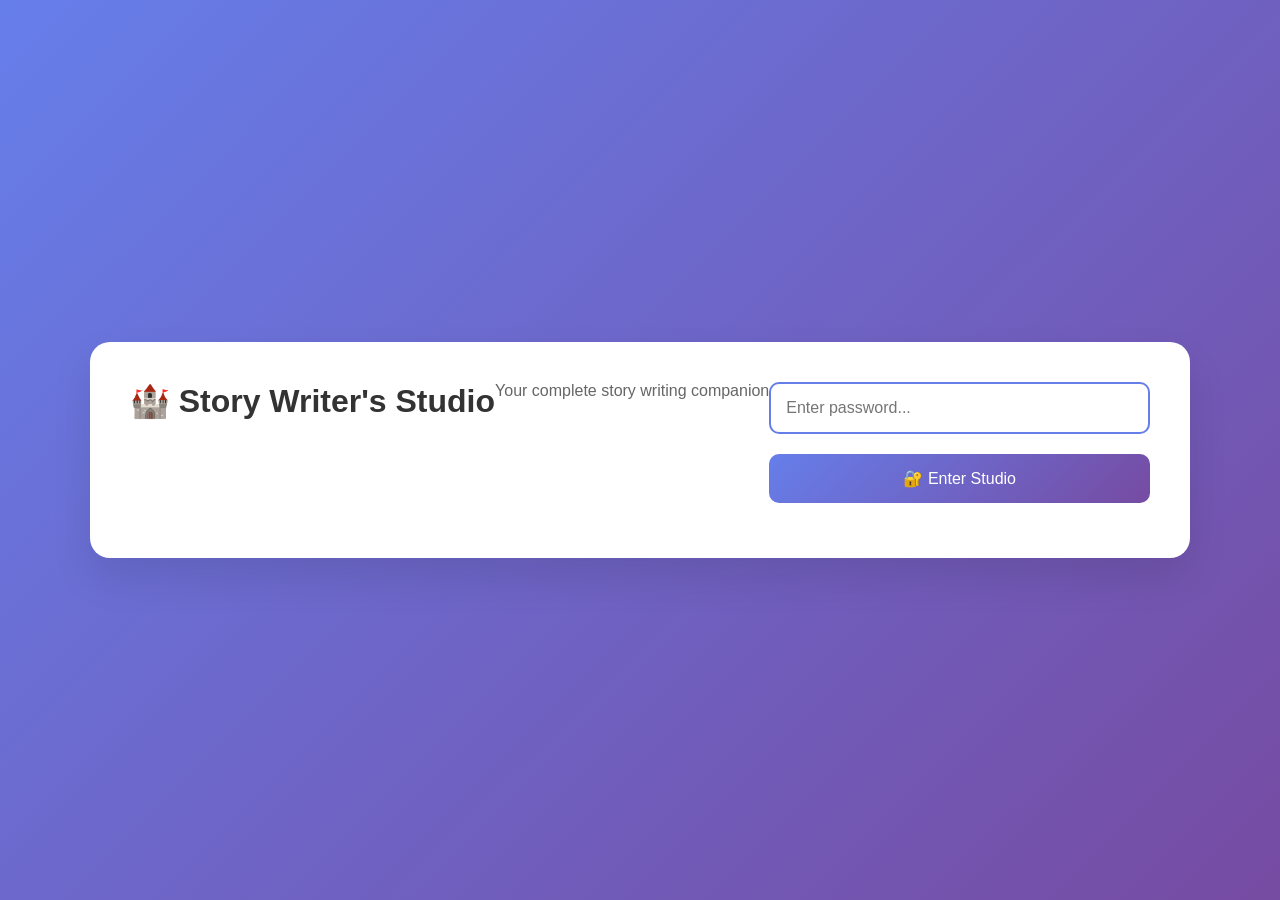
==== index.html @ b082f95c "Add files via upload" ====
<!DOCTYPE html>
<html lang="en">
<head>
    <meta charset="UTF-8">
    <meta name="viewport" content="width=device-width, initial-scale=1.0">
    <title>Story Character Tracker - Writer's Studio</title>
    <style>
        * {
            margin: 0;
            padding: 0;
            box-sizing: border-box;
        }
        
        body {
            font-family: 'Segoe UI', Tahoma, Geneva, Verdana, sans-serif;
            background: linear-gradient(135deg, #667eea 0%, #764ba2 100%);
            min-height: 100vh;
            display: flex;
            align-items: center;
            justify-content: center;
        }
        
        .login-screen {
            background: white;
            padding: 40px;
            border-radius: 20px;
            box-shadow: 0 20px 40px rgba(0,0,0,0.1);
            text-align: center;
            min-width: 400px;
        }
        
        .login-screen h1 {
            color: #333;
            margin-bottom: 10px;
            font-size: 2rem;
        }
        
        .login-screen p {
            color: #666;
            margin-bottom: 30px;
        }
        
        .login-form input {
            width: 100%;
            padding: 15px;
            border: 2px solid #e1e5e9;
            border-radius: 10px;
            font-size: 16px;
            margin-bottom: 20px;
            transition: border-color 0.3s;
        }
        
        .login-form input:focus {
            outline: none;
            border-color: #667eea;
        }
        
        .login-form button {
            width: 100%;
            padding: 15px;
            background: linear-gradient(135deg, #667eea 0%, #764ba2 100%);
            color: white;
            border: none;
            border-radius: 10px;
            font-size: 16px;
            cursor: pointer;
            transition: transform 0.2s;
        }
        
        .login-form button:hover {
            transform: translateY(-2px);
        }
        
        .login-error {
            color: #e74c3c;
            margin-top: 15px;
            font-weight: 500;
        }
        
        /* Main App Styles */
        .app-container {
            display: none;
            width: 100vw;
            height: 100vh;
            background: #f5f7fa;
            overflow: hidden;
        }
        
        /* Header */
        .header {
            background: linear-gradient(135deg, #667eea 0%, #764ba2 100%);
            color: white;
            padding: 15px 20px;
            display: flex;
            justify-content: space-between;
            align-items: center;
            box-shadow: 0 2px 10px rgba(0,0,0,0.1);
            z-index: 100;
        }
        
        .header h1 {
            font-size: 1.5rem;
            font-weight: 600;
        }
        
        .header-controls {
            display: flex;
            gap: 15px;
            align-items: center;
        }
        
        .connection-status {
            display: flex;
            align-items: center;
            gap: 10px;
            background: rgba(255,255,255,0.1);
            padding: 8px 15px;
            border-radius: 20px;
            font-size: 14px;
        }
        
        .status-dot {
            width: 8px;
            height: 8px;
            border-radius: 50%;
            background: #ff6b6b;
        }
        
        .status-dot.connected {
            background: #51cf66;
        }
        
        .logout-btn, .sync-btn {
            background: rgba(255,255,255,0.1);
            color: white;
            border: none;
            padding: 8px 15px;
            border-radius: 15px;
            cursor: pointer;
            font-size: 14px;
            transition: background 0.3s;
        }
        
        .logout-btn:hover, .sync-btn:hover {
            background: rgba(255,255,255,0.2);
        }
        
        /* Layout */
        .main-layout {
            display: flex;
            height: calc(100vh - 70px);
        }
        
        /* Sidebar */
        .sidebar {
            width: 350px;
            background: white;
            border-right: 1px solid #e1e5e9;
            display: flex;
            flex-direction: column;
            overflow: hidden;
        }
        
        .sidebar-tabs {
            display: flex;
            background: #f8f9fa;
            border-bottom: 1px solid #e1e5e9;
        }
        
        .sidebar-tab {
            flex: 1;
            padding: 12px;
            text-align: center;
            background: none;
            border: none;
            cursor: pointer;
            font-weight: 500;
            color: #666;
            transition: all 0.3s;
        }
        
        .sidebar-tab.active {
            background: white;
            color: #667eea;
            border-bottom: 2px solid #667eea;
        }
        
        .sidebar-content {
            flex: 1;
            overflow-y: auto;
            padding: 15px;
        }
        
        /* Characters Tab */
        .character-grid {
            display: grid;
            grid-template-columns: repeat(auto-fill, minmax(150px, 1fr));
            gap: 15px;
            margin-bottom: 20px;
        }
        
        .character-card {
            background: #f8f9fa;
            border-radius: 12px;
            padding: 15px;
            text-align: center;
            cursor: pointer;
            transition: all 0.3s;
            border: 2px solid transparent;
        }
        
        .character-card:hover {
            transform: translateY(-2px);
            box-shadow: 0 4px 15px rgba(0,0,0,0.1);
            border-color: #667eea;
        }
        
        .character-card.deceased {
            opacity: 0.7;
            background: #f1f3f4;
        }
        
        .character-avatar {
            width: 80px;
            height: 80px;
            border-radius: 50%;
            margin: 0 auto 10px auto;
            background: linear-gradient(135deg, #667eea 0%, #764ba2 100%);
            display: flex;
            align-items: center;
            justify-content: center;
            color: white;
            font-size: 24px;
            font-weight: bold;
            overflow: hidden;
        }
        
        .character-avatar img {
            width: 100%;
            height: 100%;
            object-fit: cover;
        }
        
        .character-name {
            font-weight: 600;
            color: #333;
            margin-bottom: 5px;
            font-size: 14px;
        }
        
        .character-details {
            font-size: 12px;
            color: #666;
            line-height: 1.3;
        }
        
        /* Chapters Tab */
        .chapters-list {
            display: flex;
            flex-direction: column;
            gap: 8px;
        }
        
        .chapter-item {
            display: flex;
            justify-content: space-between;
            align-items: center;
            padding: 12px 15px;
            background: #f8f9fa;
            border-radius: 8px;
            cursor: pointer;
            transition: all 0.3s;
            border-left: 4px solid #667eea;
        }
        
        .chapter-item:hover {
            background: #e3f2fd;
            transform: translateX(5px);
        }
        
        .chapter-item.active {
            background: #667eea;
            color: white;
        }
        
        .chapter-info {
            flex: 1;
        }
        
        .chapter-title {
            font-weight: 600;
            margin-bottom: 4px;
            font-size: 14px;
        }
        
        .chapter-meta {
            font-size: 12px;
            opacity: 0.7;
        }
        
        .chapter-actions {
            display: flex;
            gap: 5px;
        }
        
        .chapter-btn {
            padding: 4px 8px;
            border: none;
            border-radius: 4px;
            cursor: pointer;
            font-size: 12px;
            transition: all 0.2s;
        }
        
        .chapter-btn.edit {
            background: #28a745;
            color: white;
        }
        
        .chapter-btn.delete {
            background: #dc3545;
            color: white;
        }
        
        .add-chapter-btn {
            width: 100%;
            padding: 15px;
            background: linear-gradient(135deg, #667eea 0%, #764ba2 100%);
            color: white;
            border: none;
            border-radius: 8px;
            cursor: pointer;
            font-size: 14px;
            font-weight: 600;
            margin-top: 15px;
            transition: transform 0.2s;
        }
        
        .add-chapter-btn:hover {
            transform: translateY(-2px);
        }
        
        /* Map Tab */
        .map-container {
            width: 100%;
            height: 500px;
            border: 2px solid #e1e5e9;
            border-radius: 12px;
            overflow: hidden;
            position: relative;
            background: #f8f9fa;
            cursor: pointer;
        }
        
        .map-container:hover {
            border-color: #667eea;
            box-shadow: 0 4px 12px rgba(102, 126, 234, 0.2);
        }
        
        .map-popup {
            position: fixed;
            top: 0;
            left: 0;
            width: 100vw;
            height: 100vh;
            background: rgba(0,0,0,0.8);
            display: none;
            justify-content: center;
            align-items: center;
            z-index: 1000;
        }
        
        .map-popup-content {
            background: white;
            border-radius: 10px;
            max-width: 95vw;
            max-height: 95vh;
            overflow: auto;
            position: relative;
            padding: 20px;
        }
        
        .map-close-btn {
            position: absolute;
            top: 10px;
            right: 15px;
            background: rgba(0,0,0,0.7);
            color: white;
            border: none;
            border-radius: 50%;
            width: 35px;
            height: 35px;
            cursor: pointer;
            font-size: 18px;
            z-index: 10;
        }
        
        .map-close-btn:hover {
            background: rgba(0,0,0,0.9);
        }
        
        .pin-popup {
            position: absolute;
            background: white;
            border: 2px solid #333;
            border-radius: 8px;
            padding: 10px;
            box-shadow: 0 4px 12px rgba(0,0,0,0.3);
            z-index: 100;
            min-width: 150px;
            max-width: 250px;
            pointer-events: auto;
        }
        
        .pin-popup h4 {
            margin: 0 0 5px 0;
            color: #333;
        }
        
        .pin-popup p {
            margin: 0;
            color: #666;
            font-size: 12px;
        }
        
        .map-image {
            width: 100%;
            height: 100%;
            object-fit: contain;
            cursor: grab;
        }
        
        .map-pin {
            position: absolute;
            width: 20px;
            height: 20px;
            background: #667eea;
            border-radius: 50%;
            border: 2px solid white;
            cursor: pointer;
            transition: transform 0.2s;
            z-index: 10;
        }
        
        .map-pin:hover {
            transform: scale(1.2);
        }
        
        .map-pin.character {
            background: #28a745;
        }
        
        .map-pin.place {
            background: #667eea;
        }
        
        /* Main Editor */
        .editor-area {
            flex: 1;
            display: flex;
            flex-direction: column;
            background: white;
            overflow: hidden;
        }
        
        .editor-toolbar {
            background: #f8f9fa;
            border-bottom: 1px solid #e1e5e9;
            padding: 15px 20px;
            display: flex;
            justify-content: space-between;
            align-items: center;
            flex-wrap: wrap;
            gap: 15px;
        }
        
        .editor-title {
            flex: 1;
            font-size: 18px;
            font-weight: 600;
            color: #333;
            min-width: 200px;
        }
        
        .editor-stats {
            display: flex;
            gap: 20px;
            align-items: center;
            font-size: 14px;
            color: #666;
        }
        
        .stat-item {
            display: flex;
            align-items: center;
            gap: 5px;
        }
        
        .editor-tools {
            display: flex;
            gap: 10px;
            align-items: center;
        }
        
        .tool-btn {
            padding: 8px 12px;
            border: 1px solid #e1e5e9;
            background: white;
            border-radius: 6px;
            cursor: pointer;
            font-size: 14px;
            transition: all 0.2s;
        }
        
        .tool-btn:hover {
            background: #667eea;
            color: white;
            border-color: #667eea;
        }
        
        .editor-content {
            flex: 1;
            padding: 20px;
            overflow-y: auto;
        }
        
        .story-editor {
            width: 100%;
            height: 100%;
            border: none;
            outline: none;
            font-size: 16px;
            line-height: 1.6;
            resize: none;
            background: transparent;
            font-family: 'Georgia', serif;
        }
        
        .story-editor:focus {
            outline: none;
        }
        
        /* Character Modal */
        .modal-overlay {
            position: fixed;
            top: 0;
            left: 0;
            width: 100%;
            height: 100%;
            background: rgba(0, 0, 0, 0.7);
            display: none;
            justify-content: center;
            align-items: center;
            z-index: 1000;
        }
        
        .modal-content {
            background: white;
            border-radius: 15px;
            max-width: 600px;
            max-height: 80vh;
            overflow-y: auto;
            margin: 20px;
            box-shadow: 0 20px 40px rgba(0,0,0,0.3);
        }
        
        .modal-header {
            background: linear-gradient(135deg, #667eea 0%, #764ba2 100%);
            color: white;
            padding: 20px;
            border-radius: 15px 15px 0 0;
            display: flex;
            justify-content: space-between;
            align-items: center;
        }
        
        .modal-body {
            padding: 20px;
        }
        
        .character-photo {
            width: 120px;
            height: 120px;
            border-radius: 50%;
            object-fit: cover;
            border: 4px solid #fff;
            margin: 0 auto 20px auto;
            display: block;
            box-shadow: 0 4px 15px rgba(0,0,0,0.2);
        }
        
        .character-initials-large {
            width: 120px;
            height: 120px;
            border-radius: 50%;
            background: linear-gradient(135deg, #667eea 0%, #764ba2 100%);
            color: white;
            display: flex;
            align-items: center;
            justify-content: center;
            font-size: 36px;
            font-weight: bold;
            margin: 0 auto 20px auto;
            box-shadow: 0 4px 15px rgba(0,0,0,0.2);
        }
        
        .info-grid {
            display: grid;
            grid-template-columns: 1fr 1fr;
            gap: 15px;
            margin-bottom: 20px;
        }
        
        .info-item {
            background: #f8f9fa;
            padding: 12px;
            border-radius: 8px;
            border-left: 4px solid #667eea;
        }
        
        .info-item.deceased {
            border-left-color: #6c757d;
            background: #f1f3f4;
        }
        
        .info-label {
            font-size: 11px;
            color: #6c757d;
            text-transform: uppercase;
            font-weight: 600;
            margin-bottom: 5px;
            letter-spacing: 0.5px;
        }
        
        .info-value {
            font-size: 14px;
            color: #333;
            font-weight: 500;
        }
        
        .close-btn {
            background: none;
            border: none;
            color: white;
            font-size: 24px;
            cursor: pointer;
            padding: 5px 10px;
            border-radius: 5px;
            transition: background 0.2s;
        }
        
        .close-btn:hover {
            background: rgba(255,255,255,0.2);
        }
        
        /* Responsive Design */
        @media (max-width: 768px) {
            .sidebar {
                width: 300px;
            }
            
            .character-grid {
                grid-template-columns: repeat(auto-fill, minmax(120px, 1fr));
            }
            
            .character-avatar {
                width: 60px;
                height: 60px;
                font-size: 20px;
            }
            
            .editor-toolbar {
                flex-direction: column;
                align-items: stretch;
            }
            
            .editor-stats {
                justify-content: space-between;
            }
            
            .info-grid {
                grid-template-columns: 1fr;
            }
        }
        
        /* Loading States */
        .loading {
            display: flex;
            align-items: center;
            justify-content: center;
            padding: 40px;
            color: #666;
            font-style: italic;
        }
        
        .loading::after {
            content: '';
            width: 20px;
            height: 20px;
            border: 2px solid #e1e5e9;
            border-top: 2px solid #667eea;
            border-radius: 50%;
            margin-left: 10px;
            animation: spin 1s linear infinite;
        }
        
        @keyframes spin {
            0% { transform: rotate(0deg); }
            100% { transform: rotate(360deg); }
        }
        
        /* Server Connection */
        .connection-panel {
            background: white;
            border: 2px solid #ffeaa7;
            border-radius: 8px;
            padding: 15px;
            margin-bottom: 20px;
        }
        
        .connection-panel.connected {
            border-color: #55a3ff;
            background: #e3f2fd;
        }
        
        .connection-input {
            width: 100%;
            padding: 10px;
            border: 1px solid #e1e5e9;
            border-radius: 6px;
            margin-bottom: 10px;
            font-size: 14px;
        }
        
        .connection-btn {
            width: 100%;
            padding: 10px;
            background: #667eea;
            color: white;
            border: none;
            border-radius: 6px;
            cursor: pointer;
            font-size: 14px;
            font-weight: 500;
            margin-bottom: 5px;
        }
        
        .connection-status-text {
            font-size: 12px;
            text-align: center;
            padding: 5px;
        }
    </style>
</head>
<body>
    <!-- Login Screen -->
    <div id="loginScreen" class="login-screen">
        <h1>🏰 Story Writer's Studio</h1>
        <p>Your complete story writing companion</p>
        <div class="login-form">
            <input type="password" id="passwordInput" placeholder="Enter password..." />
            <button id="loginBtn">🔐 Enter Studio</button>
            <div id="loginError" class="login-error"></div>
        </div>
    </div>

    <!-- Main App -->
    <div id="mainApp" class="app-container">
        <!-- Header -->
        <div class="header">
            <h1>🏰 Story Writer's Studio</h1>
            <div class="header-controls">
                <div class="connection-status">
                    <div id="statusDot" class="status-dot"></div>
                    <span id="statusText">Connecting...</span>
                </div>
                <button id="syncBtn" class="sync-btn">🔄 Sync</button>
                <button id="logoutBtn" class="logout-btn">🚪 Exit</button>
            </div>
        </div>

        <div class="main-layout">
            <!-- Sidebar -->
            <div class="sidebar">
                <!-- Connection Panel -->
                <div id="connectionPanel" class="connection-panel">
                    <input type="text" id="serverUrl" class="connection-input" 
                           value="http://localhost:8000" placeholder="Server URL">
                    <button id="connectBtn" class="connection-btn">🔗 Connect</button>
                    <div id="connectionStatus" class="connection-status-text">Not connected</div>
                </div>

                <!-- Sidebar Tabs -->
                <div class="sidebar-tabs">
                    <button class="sidebar-tab active" data-tab="characters">👥 Characters</button>
                    <button class="sidebar-tab" data-tab="chapters">📚 Chapters</button>
                    <button class="sidebar-tab" data-tab="map">🗺️ Map</button>
                </div>

                <!-- Sidebar Content -->
                <div class="sidebar-content">
                    <!-- Characters Tab -->
                    <div id="charactersTab" class="tab-content active">
                        <div id="charactersGrid" class="character-grid">
                            <div class="loading">Loading characters...</div>
                        </div>
                    </div>

                    <!-- Chapters Tab -->
                    <div id="chaptersTab" class="tab-content" style="display: none;">
                        <div id="chaptersList" class="chapters-list">
                            <div class="loading">Loading chapters...</div>
                        </div>
                        <button id="addChapterBtn" class="add-chapter-btn">📝 Add New Chapter</button>
                    </div>

                    <!-- Map Tab -->
                    <div id="mapTab" class="tab-content" style="display: none;">
                        <div id="mapContainer" class="map-container">
                            <div class="loading">Loading map...</div>
                        </div>
                    </div>
                </div>
            </div>

            <!-- Main Editor Area -->
            <div class="editor-area">
                <div class="editor-toolbar">
                    <div id="editorTitle" class="editor-title">Select a chapter to start writing</div>
                    <div class="editor-stats">
                        <div class="stat-item">
                            <span>�</span>
                            <span id="totalWordCount">0 total words</span>
                        </div>
                        <div class="stat-item">
                            <span>�📊</span>
                            <span id="wordCount">0 current words</span>
                        </div>
                        <div class="stat-item">
                            <span>📝</span>
                            <span id="charCount">0 characters</span>
                        </div>
                        <div class="stat-item">
                            <span>⏱️</span>
                            <span id="readTime">0 min read</span>
                        </div>
                    </div>
                    <div class="editor-tools">
                        <button class="tool-btn" id="spellCheckBtn" title="Spell Check">📖 Spell Check</button>
                        <button class="tool-btn" id="thesaurusBtn" title="Thesaurus">📚 Thesaurus</button>
                        <button class="tool-btn" id="saveBtn" title="Save Chapter">💾 Save</button>
                    </div>
                </div>
                
                <div class="editor-content">
                    <textarea id="storyEditor" class="story-editor" 
                              placeholder="Select a chapter from the sidebar to start writing your story..."
                              spellcheck="true" 
                              autocorrect="on"
                              autocomplete="off"></textarea>
                </div>
            </div>
        </div>
    </div>

    <!-- Character Detail Modal -->
    <div id="characterModal" class="modal-overlay">
        <div class="modal-content">
            <div class="modal-header">
                <h2 id="modalCharacterName">Character Details</h2>
                <button class="close-btn" onclick="closeCharacterModal()">&times;</button>
            </div>
            <div class="modal-body" id="modalBody">
                <!-- Content will be filled by JavaScript -->
            </div>
        </div>
    </div>

    <script>
        // Configuration
        const APP_PASSWORD = 'Linsey123';
        
        // State
        let isLoggedIn = false;
        let connected = false;
        let serverUrl = '';
        let characters = [];
        let places = [];
        let storyData = null;
        let mapData = null;
        let currentChapter = null;
        let currentContent = '';
        
        // DOM Elements
        const loginScreen = document.getElementById('loginScreen');
        const mainApp = document.getElementById('mainApp');
        const passwordInput = document.getElementById('passwordInput');
        const loginBtn = document.getElementById('loginBtn');
        const loginError = document.getElementById('loginError');
        const logoutBtn = document.getElementById('logoutBtn');
        const serverUrlInput = document.getElementById('serverUrl');
        const connectBtn = document.getElementById('connectBtn');
        const syncBtn = document.getElementById('syncBtn');
        const connectionStatus = document.getElementById('connectionStatus');
        const connectionPanel = document.getElementById('connectionPanel');
        const statusDot = document.getElementById('statusDot');
        const statusText = document.getElementById('statusText');
        const charactersGrid = document.getElementById('charactersGrid');
        const chaptersList = document.getElementById('chaptersList');
        const addChapterBtn = document.getElementById('addChapterBtn');
        const mapContainer = document.getElementById('mapContainer');
        const editorTitle = document.getElementById('editorTitle');
        const storyEditor = document.getElementById('storyEditor');
        const totalWordCount = document.getElementById('totalWordCount');
        const wordCount = document.getElementById('wordCount');
        const charCount = document.getElementById('charCount');
        const readTime = document.getElementById('readTime');
        const spellCheckBtn = document.getElementById('spellCheckBtn');
        const thesaurusBtn = document.getElementById('thesaurusBtn');
        const saveBtn = document.getElementById('saveBtn');
        const characterModal = document.getElementById('characterModal');
        
        // Initialize
        document.addEventListener('DOMContentLoaded', function() {
            setupEventListeners();
            checkLoginStatus();
        });
        
        function setupEventListeners() {
            // Login
            loginBtn.addEventListener('click', handleLogin);
            passwordInput.addEventListener('keypress', function(e) {
                if (e.key === 'Enter') handleLogin();
            });
            logoutBtn.addEventListener('click', handleLogout);
            
            // Connection
            connectBtn.addEventListener('click', testConnection);
            syncBtn.addEventListener('click', syncAllData);
            
            // Sidebar tabs
            document.querySelectorAll('.sidebar-tab').forEach(tab => {
                tab.addEventListener('click', function() {
                    switchTab(this.getAttribute('data-tab'));
                });
            });
            
            // Chapter management
            addChapterBtn.addEventListener('click', addNewChapter);
            
            // Editor
            storyEditor.addEventListener('input', updateEditorStats);
            storyEditor.addEventListener('input', autoSave);
            
            // Tools
            spellCheckBtn.addEventListener('click', runSpellCheck);
            thesaurusBtn.addEventListener('click', openThesaurus);
            saveBtn.addEventListener('click', saveCurrentChapter);
            
            // Modal
            characterModal.addEventListener('click', function(e) {
                if (e.target === characterModal) {
                    closeCharacterModal();
                }
            });
            
            // Auto-connect on load
            setTimeout(testConnection, 500);
        }
        
        function checkLoginStatus() {
            const wasLoggedIn = localStorage.getItem('storyTrackerLoggedIn') === 'true';
            if (wasLoggedIn) {
                showMainApp();
            } else {
                showLoginScreen();
            }
        }
        
        function handleLogin() {
            const password = passwordInput.value;
            if (password === APP_PASSWORD) {
                isLoggedIn = true;
                localStorage.setItem('storyTrackerLoggedIn', 'true');
                loginError.textContent = '';
                showMainApp();
            } else {
                loginError.textContent = '❌ Incorrect password. Try: Linsey123';
                passwordInput.value = '';
                passwordInput.focus();
            }
        }
        
        function handleLogout() {
            isLoggedIn = false;
            localStorage.removeItem('storyTrackerLoggedIn');
            passwordInput.value = '';
            showLoginScreen();
        }
        
        function showLoginScreen() {
            loginScreen.style.display = 'flex';
            mainApp.style.display = 'none';
            passwordInput.focus();
        }
        
        function showMainApp() {
            loginScreen.style.display = 'none';
            mainApp.style.display = 'block';
        }
        
        function testConnection() {
            serverUrl = serverUrlInput.value.trim();
            if (!serverUrl) {
                updateConnectionStatus('Please enter server URL', false);
                return;
            }
            
            updateConnectionStatus('Testing connection...', false);
            
            fetch(`${serverUrl}/api/characters`)
                .then(response => {
                    if (!response.ok) {
                        throw new Error(`HTTP ${response.status}: ${response.statusText}`);
                    }
                    return response.json();
                })
                .then(data => {
                    connected = true;
                    const charCount = Array.isArray(data) ? data.length : Object.keys(data).length;
                    updateConnectionStatus(`Connected! Found ${charCount} characters`, true);
                    syncAllData();
                })
                .catch(error => {
                    connected = false;
                    updateConnectionStatus(`Connection failed: ${error.message}`, false);
                });
        }
        
        function updateConnectionStatus(message, isConnected) {
            connectionStatus.textContent = message;
            statusText.textContent = isConnected ? 'Connected' : 'Disconnected';
            
            if (isConnected) {
                connectionPanel.classList.add('connected');
                statusDot.classList.add('connected');
            } else {
                connectionPanel.classList.remove('connected');
                statusDot.classList.remove('connected');
            }
            
            connected = isConnected;
        }
        
        function syncAllData() {
            if (!connected) {
                alert('❌ Not connected to server. Test connection first.');
                return;
            }
            
            updateConnectionStatus('Syncing all data...', true);
            console.log('=== SYNC START ===');
            
            // Very aggressive 1.5-second timeout to prevent hanging
            const syncTimeout = new Promise((_, reject) => 
                setTimeout(() => {
                    console.log('SYNC TIMEOUT HIT - Force completing...');
                    reject(new Error('Sync timeout after 1.5 seconds'));
                }, 1500)
            );
            
            // Load data with individual error handling
            const loadPromises = [
                loadCharacters().catch(error => {
                    console.error('Characters load failed:', error);
                    return null; // Continue even if this fails
                }),
                loadStoryData().catch(error => {
                    console.error('Story load failed:', error);
                    storyData = null;
                    return null; // Continue even if this fails
                }),
                loadMapData().catch(error => {
                    console.error('Map load failed:', error);
                    mapData = null;
                    return null; // Continue even if this fails
                })
            ];
            
            Promise.race([
                Promise.allSettled(loadPromises), // Use allSettled to handle individual failures
                syncTimeout
            ]).then((results) => {
                console.log('Sync promises resolved:', results);
                // Force complete the sync regardless of results
                completeSyncProcess();
            }).catch(error => {
                console.error('Sync error:', error);
                // Force complete even on timeout
                completeSyncProcess();
            });
            
            // Absolute backup - complete sync after 2 seconds no matter what
            setTimeout(() => {
                if (syncInProgress) {
                    console.log('BACKUP TIMER: Forcing sync completion');
                    completeSyncProcess();
                }
            }, 2000);
        }
        
        function completeSyncProcess() {
            console.log('Completing sync process...');
            syncInProgress = false;
            
            // Process results even if some failed
            renderCharacters();
            renderChapters();
            renderMap();
            
            // Enable all tabs
            enableAllTabs();
            
            // Count successful loads
            let successCount = 0;
            let statusMessage = '✅ Sync complete! ';
            if (characters && characters.length > 0) {
                successCount++;
                statusMessage += `${characters.length} characters `;
            }
            if (storyData) {
                successCount++;
                statusMessage += 'story ';
            }
            if (mapData) {
                successCount++;
                statusMessage += 'map ';
            }
            
            syncStatus.textContent = statusMessage;
            console.log('Sync completed successfully:', statusMessage);
        }
        
        function loadCharacters() {
            const timeout = new Promise((_, reject) => 
                setTimeout(() => reject(new Error('Characters API timeout')), 2000)
            );
            
            return Promise.race([
                fetch(`${serverUrl}/api/characters`)
                    .then(response => response.json())
                    .then(data => {
                        characters = [];
                        
                        if (Array.isArray(data)) {
                            data.forEach((char, index) => {
                                const charId = char.id || `char_${index}`;
                                processCharacter(charId, char);
                            });
                        } else if (typeof data === 'object') {
                            Object.keys(data).forEach(charId => {
                                const char = data[charId];
                                processCharacter(charId, char);
                            });
                        }
                        
                        console.log(`Loaded ${characters.length} characters`);
                    }),
                timeout
            ]);
        }
        
        function processCharacter(charId, char) {
            let firstName = '';
            let lastName = '';
            let title = '';
            let age = '';
            let gender = '';
            let location = '';
            let deceased = false;
            let region = '';
            let photoPath = '';
            
            let personality = '';
            let skills = '';
            let backstory = '';
            let goals = '';
            let fears = '';
            let notes = '';
            let physical = {};
            
            if (char.basic_info) {
                firstName = char.basic_info.first_name || '';
                lastName = char.basic_info.last_name || '';
                title = char.basic_info.title || '';
                age = char.basic_info.age || '';
                location = char.basic_info.home || char.basic_info.current_location || '';
                region = char.basic_info.region || '';
                deceased = char.deceased || false;
                photoPath = char.photo_path || '';
                
                personality = char.personality || '';
                skills = char.skills || '';
                backstory = char.backstory || '';
                goals = char.goals || '';
                fears = char.fears || '';
                notes = char.notes || '';
                physical = char.physical || {};
                gender = char.basic_info.gender || physical.gender || '';
            } else {
                firstName = char.first_name || char.firstName || '';
                lastName = char.last_name || char.lastName || '';
                title = char.title || '';
                age = char.age || '';
                gender = char.gender || '';
                location = char.home || char.location || char.current_location || '';
                region = char.region || '';
                deceased = char.deceased || false;
                photoPath = char.photo_path || char.photoPath || '';
                
                personality = char.personality || '';
                skills = char.skills || '';
                backstory = char.backstory || '';
                goals = char.goals || '';
                fears = char.fears || '';
                notes = char.notes || '';
                physical = char.physical || {};
            }
            
            const fullName = `${firstName} ${lastName}`.trim();
            
            if (fullName) {
                characters.push({
                    id: charId,
                    name: fullName,
                    firstName: firstName,
                    lastName: lastName,
                    title: title,
                    age: age,
                    gender: gender,
                    location: location,
                    deceased: deceased,
                    region: region,
                    photoPath: photoPath,
                    personality: personality,
                    skills: skills,
                    backstory: backstory,
                    goals: goals,
                    fears: fears,
                    notes: notes,
                    physical: physical,
                    rawData: char
                });
            }
        }
        
        function loadStoryData() {
            const timeout = new Promise((_, reject) => 
                setTimeout(() => reject(new Error('Story API timeout')), 2000)
            );
            
            return Promise.race([
                fetch(`${serverUrl}/api/story`)
                    .then(response => response.json())
                    .then(data => {
                        storyData = data;
                        console.log(`Loaded ${data.total_files || 0} story files`);
                    })
                    .catch(error => {
                        console.log('Story API failed:', error);
                        storyData = null;
                    }),
                timeout
            ]);
        }
        
        function loadMapData() {
            const timeout = new Promise((_, reject) => 
                setTimeout(() => reject(new Error('Map API timeout')), 2000)
            );
            
            return Promise.race([
                fetch(`${serverUrl}/api/map`)
                    .then(response => response.json())
                    .then(data => {
                        mapData = data;
                        console.log(`Loaded map with ${data.map_pins ? data.map_pins.length : 0} pins`);
                    })
                    .catch(error => {
                        console.log('Map API failed:', error);
                        mapData = null;
                    }),
                timeout
            ]);
        }
        
        function renderCharacters() {
            if (characters.length === 0) {
                charactersGrid.innerHTML = '<div class="loading">No characters found</div>';
                return;
            }
            
            charactersGrid.innerHTML = characters.map(char => {
                const initials = char.name.split(' ').map(n => n[0]).join('').toUpperCase();
                const statusIcon = char.deceased ? '💀' : '';
                
                return `
                    <div class="character-card ${char.deceased ? 'deceased' : ''}" onclick="showCharacterModal('${char.id}')">
                        <div class="character-avatar">
                            ${char.photoPath ? 
                                `<img src="${serverUrl}/api/character/photo/${char.id}" alt="${char.name}" onerror="this.style.display='none'; this.parentNode.textContent='${initials}';">` :
                                initials
                            }
                        </div>
                        <div class="character-name">${statusIcon} ${char.name}</div>
                        <div class="character-details">
                            ${char.title ? `${char.title}<br>` : ''}
                            ${char.age ? `Age ${char.age}<br>` : ''}
                            ${char.location ? `📍 ${char.location}` : ''}
                        </div>
                    </div>
                `;
            }).join('');
        }
        
        function renderChapters() {
            if (!storyData || !storyData.files || storyData.files.length === 0) {
                chaptersList.innerHTML = '<div class="loading">No chapters found</div>';
                return;
            }
            
            // Sort chapters by chapter number
            const sortedChapters = storyData.files.slice().sort((a, b) => {
                // Extract chapter numbers from titles or filenames
                const getChapterNumber = (chapter) => {
                    const text = chapter.title || chapter.filename || '';
                    // Look for patterns like "Chapter 1", "Chaptor 1", "1", etc.
                    const match = text.match(/(?:chapter|chaptor)\s*(\d+)|^(\d+)/i);
                    return match ? parseInt(match[1] || match[2]) : 999; // Put unnumbered chapters at end
                };
                
                const numA = getChapterNumber(a);
                const numB = getChapterNumber(b);
                
                // If both have numbers, sort by number
                if (numA !== 999 && numB !== 999) {
                    return numA - numB;
                }
                // If only one has a number, put numbered first
                if (numA !== 999) return -1;
                if (numB !== 999) return 1;
                // If neither has numbers, sort alphabetically
                return (a.title || a.filename || '').localeCompare(b.title || b.filename || '');
            });
            
            chaptersList.innerHTML = sortedChapters.map(chapter => {
                const words = chapter.full_content ? chapter.full_content.split(' ').length : 0;
                const readTime = Math.ceil(words / 200); // Average reading speed
                
                return `
                    <div class="chapter-item" onclick="loadChapter('${chapter.filename}')">
                        <div class="chapter-info">
                            <div class="chapter-title">${chapter.title}</div>
                            <div class="chapter-meta">${words} words • ${readTime} min read</div>
                        </div>
                        <div class="chapter-actions">
                            <button class="chapter-btn edit" onclick="event.stopPropagation(); editChapter('${chapter.filename}')">Edit</button>
                            <button class="chapter-btn delete" onclick="event.stopPropagation(); deleteChapter('${chapter.filename}')">Delete</button>
                        </div>
                    </div>
                `;
            }).join('');
            
            // Update total word count after rendering chapters
            updateTotalWordCount();
        }
        
        function renderMap() {
            if (!mapData || !mapData.map_pins) {
                mapContainer.innerHTML = '<div class="loading">No map data available</div>';
                return;
            }
            
            // Create enhanced interactive map display
            const mapImageUrl = `${serverUrl}/api/map/image`;
            mapContainer.innerHTML = `
                <div style="position: relative; width: 100%; height: 100%; background: #f8f9fa;" onclick="openMapPopup()">
                    <img id="mapImage" src="${mapImageUrl}" alt="Story Map" 
                         style="width: 100%; height: 100%; object-fit: contain; display: block;" 
                         onerror="this.style.display='none'; this.nextElementSibling.style.display='flex';"
                         draggable="false">
                    <div id="mapErrorMessage" style="display: none; position: absolute; top: 0; left: 0; width: 100%; height: 100%; 
                                                  align-items: center; justify-content: center; text-align: center; 
                                                  background: rgba(248,249,250,0.9); color: #666;">
                        📍 Map image unavailable<br>
                        <small>But ${mapData.map_pins ? mapData.map_pins.length : 0} pins loaded</small><br>
                        <small style="color: #999;">Click to view pin details</small>
                    </div>
                    <div id="mapPinsOverlay" style="position: absolute; top: 0; left: 0; width: 100%; height: 100%; pointer-events: none;">
                        <!-- Map pins will be positioned here -->
                    </div>
                    <div style="position: absolute; bottom: 10px; right: 10px; background: rgba(0,0,0,0.7); color: white; 
                                padding: 5px 10px; border-radius: 15px; font-size: 12px; pointer-events: none;">
                        📍 ${mapData.map_pins.length} pins • Click to expand
                    </div>
                </div>
            `;
            
            // Position the pins on the map after image loads
            const mapImage = document.getElementById('mapImage');
            if (mapImage.complete) {
                positionMapPins();
            } else {
                mapImage.onload = function() {
                    positionMapPins();
                };
            }
            
            // Add map popup HTML if not exists
            if (!document.getElementById('mapPopup')) {
                document.body.innerHTML += `
                    <div id="mapPopup" class="map-popup">
                        <div class="map-popup-content">
                            <button class="map-close-btn" onclick="closeMapPopup()">×</button>
                            <div id="mapPopupBody"></div>
                        </div>
                    </div>
                `;
            }
        }
        
        function positionMapPins() {
            const overlay = document.getElementById('mapPinsOverlay');
            const mapImage = document.getElementById('mapImage');
            if (!overlay || !mapImage || !mapData.map_pins) return;
            
            overlay.innerHTML = mapData.map_pins.map((pin, index) => {
                // Convert pin coordinates to percentage of image size
                // Assuming coordinates are in range 0-1000, convert to 0-100%
                const left = Math.min(Math.max(((pin.x || 0) / 1000) * 100, 0), 100);
                const top = Math.min(Math.max(((pin.y || 0) / 1000) * 100, 0), 100);
                
                const pinColor = pin.type === 'Character' ? '#e74c3c' : '#27ae60';
                const pinIcon = pin.type === 'Character' ? '👤' : '📍';
                
                return `
                    <div style="position: absolute; left: ${left}%; top: ${top}%; transform: translate(-50%, -50%); 
                                pointer-events: auto; cursor: pointer; z-index: 10;" 
                         onclick="event.stopPropagation(); showPinPopup(${index}, event)" id="pin_${index}"
                         title="${pin.label}">
                        <div style="background: ${pinColor}; color: white; padding: 6px 10px; border-radius: 20px; 
                                    font-size: 14px; font-weight: bold; min-width: 24px; text-align: center;
                                    box-shadow: 0 3px 10px rgba(0,0,0,0.4); border: 3px solid white;
                                    transition: transform 0.2s ease;">
                            ${pinIcon}
                        </div>
                        <div style="background: rgba(0,0,0,0.8); color: white; padding: 3px 8px; 
                                    border-radius: 4px; font-size: 11px; margin-top: 5px; 
                                    white-space: nowrap; transform: translateX(-50%); left: 50%; 
                                    position: relative; text-align: center; max-width: 120px; overflow: hidden;">
                            ${pin.label}
                        </div>
                    </div>
                `;
            }).join('');
            
            // Add hover effects
            mapData.map_pins.forEach((pin, index) => {
                const pinElement = document.getElementById(`pin_${index}`);
                if (pinElement) {
                    pinElement.addEventListener('mouseenter', () => {
                        pinElement.style.transform = 'translate(-50%, -50%) scale(1.1)';
                        pinElement.style.zIndex = '15';
                    });
                    pinElement.addEventListener('mouseleave', () => {
                        pinElement.style.transform = 'translate(-50%, -50%) scale(1)';
                        pinElement.style.zIndex = '10';
                    });
                }
            });
        }
        
        let currentPinPopup = null;
        
        function showPinPopup(pinIndex, event) {
            const pin = mapData.map_pins[pinIndex];
            if (!pin) return;
            
            // Close existing popup
            if (currentPinPopup) {
                currentPinPopup.remove();
            }
            
            // Create popup
            const popup = document.createElement('div');
            popup.className = 'pin-popup';
            popup.innerHTML = `
                <h4>${pin.type === 'Character' ? '�' : '�📍'} ${pin.label}</h4>
                <p><strong>Type:</strong> ${pin.type}</p>
                <p><strong>Position:</strong> ${Math.round(pin.x || 0)}, ${Math.round(pin.y || 0)}</p>
                <div style="margin-top: 8px; padding-top: 8px; border-top: 1px solid #eee;">
                    <button onclick="closePinPopup()" style="background: #667eea; color: white; border: none; padding: 4px 8px; border-radius: 4px; cursor: pointer; font-size: 11px;">Close</button>
                    <button onclick="focusOnPin(${pinIndex})" style="background: #27ae60; color: white; border: none; padding: 4px 8px; border-radius: 4px; cursor: pointer; font-size: 11px; margin-left: 5px;">Center</button>
                </div>
            `;
            
            // Position popup near the click
            const rect = mapContainer.getBoundingClientRect();
            popup.style.left = Math.min(event.clientX - rect.left + 10, rect.width - 200) + 'px';
            popup.style.top = Math.min(event.clientY - rect.top - 10, rect.height - 100) + 'px';
            
            mapContainer.appendChild(popup);
            currentPinPopup = popup;
            
            // Auto-close after 5 seconds
            setTimeout(() => {
                if (currentPinPopup === popup) {
                    closePinPopup();
                }
            }, 5000);
        }
        
        function closePinPopup() {
            if (currentPinPopup) {
                currentPinPopup.remove();
                currentPinPopup = null;
            }
        }
        
        function focusOnPin(pinIndex) {
            const pinElement = document.getElementById(`pin_${pinIndex}`);
            if (pinElement) {
                pinElement.scrollIntoView({ behavior: 'smooth', block: 'center' });
                pinElement.style.transform = 'translate(-50%, -50%) scale(1.5)';
                setTimeout(() => {
                    pinElement.style.transform = 'translate(-50%, -50%) scale(1)';
                }, 1000);
            }
            closePinPopup();
        }
        
        function openMapPopup() {
            const popup = document.getElementById('mapPopup');
            const popupBody = document.getElementById('mapPopupBody');
            
            if (!popup || !popupBody) return;
            
            // Create full-size map view
            const mapImageUrl = `${serverUrl}/api/map/image`;
            popupBody.innerHTML = `
                <h3 style="margin-top: 0;">📍 Interactive Story Map</h3>
                <div style="position: relative; max-height: 80vh; overflow: auto; border: 2px solid #ddd; border-radius: 8px;">
                    <img src="${mapImageUrl}" alt="Full Story Map" 
                         style="width: 100%; height: auto; display: block;" 
                         onerror="this.style.display='none'; this.nextElementSibling.style.display='block';">
                    <div style="display: none; padding: 40px; text-align: center; color: #666;">
                        📍 Map image unavailable<br>
                        <small>${mapData.map_pins ? mapData.map_pins.length : 0} pins available in list below</small>
                    </div>
                </div>
                <div style="margin-top: 20px;">
                    <h4>📍 All Map Locations (${mapData.map_pins.length})</h4>
                    <div style="display: grid; grid-template-columns: repeat(auto-fit, minmax(250px, 1fr)); gap: 15px; max-height: 300px; overflow-y: auto;">
                        ${mapData.map_pins.map((pin, index) => `
                            <div style="padding: 12px; background: ${pin.type === 'Character' ? '#fdf2f2' : '#f0fdf4'}; 
                                        border-radius: 8px; border-left: 4px solid ${pin.type === 'Character' ? '#e74c3c' : '#27ae60'};">
                                <strong>${pin.type === 'Character' ? '👤' : '📍'} ${pin.label}</strong>
                                <div style="font-size: 12px; color: #666; margin-top: 4px;">
                                    ${pin.type} • Position: ${Math.round(pin.x || 0)}, ${Math.round(pin.y || 0)}
                                </div>
                            </div>
                        `).join('')}
                    </div>
                </div>
            `;
            
            popup.style.display = 'flex';
        }
        
        function closeMapPopup() {
            const popup = document.getElementById('mapPopup');
            if (popup) {
                popup.style.display = 'none';
            }
        }
        
        // Close popup when clicking outside
        document.addEventListener('click', (e) => {
            if (e.target.id === 'mapPopup') {
                closeMapPopup();
            }
            if (!e.target.closest('.pin-popup') && !e.target.closest('[id^="pin_"]')) {
                closePinPopup();
            }
        });
        
        function switchTab(tabName) {
            // Update tab buttons
            document.querySelectorAll('.sidebar-tab').forEach(tab => {
                tab.classList.remove('active');
            });
            document.querySelector(`[data-tab="${tabName}"]`).classList.add('active');
            
            // Show/hide tab content
            document.querySelectorAll('.tab-content').forEach(content => {
                content.style.display = 'none';
            });
            document.getElementById(`${tabName}Tab`).style.display = 'block';
        }
        
        function loadChapter(filename) {
            if (!storyData) return;
            
            const chapter = storyData.files.find(f => f.filename === filename);
            if (!chapter) return;
            
            currentChapter = chapter;
            currentContent = chapter.full_content;
            
            editorTitle.textContent = chapter.title;
            storyEditor.value = currentContent;
            storyEditor.disabled = false;
            
            // Update active chapter
            document.querySelectorAll('.chapter-item').forEach(item => {
                item.classList.remove('active');
            });
            event.target.closest('.chapter-item').classList.add('active');
            
            updateEditorStats();
        }
        
        function updateEditorStats() {
            const text = storyEditor.value;
            const words = text.trim() ? text.trim().split(/\s+/).length : 0;
            const characters = text.length;
            const readingTime = Math.ceil(words / 200);
            
            wordCount.textContent = `${words} current words`;
            charCount.textContent = `${characters} characters`;
            readTime.textContent = `${readingTime} min read`;
            
            // Calculate and display total word count
            updateTotalWordCount();
        }
        
        function updateTotalWordCount() {
            if (!storyData || !storyData.files) {
                totalWordCount.textContent = '0 total words';
                return;
            }
            
            let totalWords = 0;
            let processedChapters = 0;
            
            storyData.files.forEach(chapter => {
                if (chapter.full_content && chapter.full_content.trim()) {
                    const chapterWords = chapter.full_content.trim().split(/\s+/).length;
                    totalWords += chapterWords;
                    processedChapters++;
                }
            });
            
            // Add current editor content if it's different from saved content
            const currentText = storyEditor.value;
            const currentWords = currentText.trim() ? currentText.trim().split(/\s+/).length : 0;
            
            // If we're editing a chapter, don't double count it
            if (currentChapter && currentChapter.full_content) {
                const originalWords = currentChapter.full_content.trim().split(/\s+/).length;
                totalWords = totalWords - originalWords + currentWords;
            }
            
            const totalPages = Math.ceil(totalWords / 250); // ~250 words per page
            const totalReadingTime = Math.ceil(totalWords / 200); // 200 words per minute
            
            totalWordCount.textContent = `${totalWords.toLocaleString()} total words`;
            totalWordCount.title = `${processedChapters} chapters • ~${totalPages} pages • ~${totalReadingTime} min read`;
        }
        
        function addNewChapter() {
            const title = prompt('Enter chapter title:');
            if (!title) return;
            
            // This would typically create a new file on the server
            console.log('Creating new chapter:', title);
            alert('New chapter creation will be implemented with server API');
        }
        
        function editChapter(filename) {
            console.log('Edit chapter:', filename);
            // Load chapter for editing
            loadChapter(filename);
        }
        
        function deleteChapter(filename) {
            if (confirm(`Are you sure you want to delete this chapter?`)) {
                console.log('Delete chapter:', filename);
                alert('Chapter deletion will be implemented with server API');
            }
        }
        
        function saveCurrentChapter() {
            if (!currentChapter) {
                alert('❌ No chapter selected to save');
                return;
            }
            
            if (!connected) {
                alert('❌ Not connected to server. Cannot save changes.');
                return;
            }
            
            const currentContent = storyEditor.value;
            const originalContent = currentChapter.full_content || '';
            
            if (currentContent === originalContent) {
                alert('ℹ️ No changes to save');
                return;
            }
            
            // Show saving indicator
            const saveBtn = document.getElementById('saveBtn');
            const originalText = saveBtn.textContent;
            saveBtn.textContent = '⏳ Saving...';
            saveBtn.disabled = true;
            
            console.log('Saving chapter:', currentChapter.filename);
            console.log('Content length:', currentContent.length);
            
            // Create the save payload
            const saveData = {
                filename: currentChapter.filename,
                title: currentChapter.title,
                content: currentContent,
                timestamp: new Date().toISOString()
            };
            
            // Save to server
            fetch(`${serverUrl}/api/story/save`, {
                method: 'POST',
                headers: {
                    'Content-Type': 'application/json',
                },
                body: JSON.stringify(saveData)
            })
            .then(response => {
                if (!response.ok) {
                    throw new Error(`HTTP error! status: ${response.status}`);
                }
                return response.json();
            })
            .then(result => {
                console.log('Save result:', result);
                
                // Update local data
                currentChapter.full_content = currentContent;
                
                // Update the chapter in storyData
                if (storyData && storyData.files) {
                    const chapterIndex = storyData.files.findIndex(c => c.filename === currentChapter.filename);
                    if (chapterIndex >= 0) {
                        storyData.files[chapterIndex].full_content = currentContent;
                    }
                }
                
                // Update UI
                updateEditorStats();
                renderChapters(); // Refresh chapter list with new word counts
                
                // Success feedback
                saveBtn.textContent = '✅ Saved!';
                saveBtn.style.background = '#27ae60';
                
                // Show detailed save information
                const wordCount = currentContent.trim() ? currentContent.trim().split(/\s+/).length : 0;
                const charCount = currentContent.length;
                
                setTimeout(() => {
                    alert(`✅ Chapter saved successfully!\n\n📄 ${currentChapter.title}\n📊 ${wordCount.toLocaleString()} words\n📝 ${charCount.toLocaleString()} characters\n\n💾 Changes have been saved to your PC files!`);
                }, 500);
                
                // Reset button after delay
                setTimeout(() => {
                    saveBtn.textContent = originalText;
                    saveBtn.style.background = '';
                    saveBtn.disabled = false;
                }, 2000);
            })
            .catch(error => {
                console.error('Save error:', error);
                
                // Error feedback
                saveBtn.textContent = '❌ Failed';
                saveBtn.style.background = '#e74c3c';
                
                alert(`❌ Failed to save chapter!\n\nError: ${error.message}\n\nPlease check your connection and try again.\n\nYour changes are still in the editor and haven't been lost.`);
                
                // Reset button after delay
                setTimeout(() => {
                    saveBtn.textContent = originalText;
                    saveBtn.style.background = '';
                    saveBtn.disabled = false;
                }, 3000);
            });
        }
        
        function autoSave() {
            // Auto-save after 5 seconds of no typing (increased from 2 seconds)
            clearTimeout(window.autoSaveTimer);
            window.autoSaveTimer = setTimeout(() => {
                if (currentChapter && connected) {
                    console.log('Auto-saving chapter...');
                    
                    const currentContent = storyEditor.value;
                    const originalContent = currentChapter.full_content || '';
                    
                    if (currentContent !== originalContent) {
                        // Only auto-save if there are substantial changes
                        if (Math.abs(currentContent.length - originalContent.length) > 10) {
                            saveCurrentChapter();
                        }
                    }
                }
            }, 5000);
        }
        
        function runSpellCheck() {
            const text = storyEditor.value;
            if (!text.trim()) {
                alert('Please enter some text to spell check.');
                return;
            }
            
            console.log('Running comprehensive spell check on', text.length, 'characters');
            
            // Enhanced spell checking with larger dictionary
            const words = text.match(/\b[a-zA-Z]+\b/g) || [];
            let misspelledCount = 0;
            let checkedWords = 0;
            
            // Expanded common misspellings dictionary
            const commonMisspellings = {
                'teh': 'the', 'adn': 'and', 'hte': 'the', 'taht': 'that', 'thier': 'their',
                'recieve': 'receive', 'seperate': 'separate', 'definately': 'definitely',
                'occured': 'occurred', 'begining': 'beginning', 'writting': 'writing',
                'untill': 'until', 'thru': 'through', 'nite': 'night', 'lite': 'light',
                'alot': 'a lot', 'everytime': 'every time', 'everyday': 'every day (or: everyday)',
                'alright': 'all right', 'occassion': 'occasion', 'neccessary': 'necessary',
                'embarass': 'embarrass', 'harrass': 'harass', 'maintainence': 'maintenance',
                'miniscule': 'minuscule', 'mischievious': 'mischievous', 'priviledge': 'privilege',
                'supercede': 'supersede', 'wierd': 'weird', 'accomodate': 'accommodate',
                'acknowledgement': 'acknowledgment (or: acknowledgement)', 'aquire': 'acquire',
                'beleive': 'believe', 'calender': 'calendar', 'cemetary': 'cemetery',
                'changeable': 'changeable', 'collectible': 'collectible', 'committed': 'committed',
                'concensus': 'consensus', 'conscientious': 'conscientious', 'decieve': 'deceive',
                'desparate': 'desperate', 'dissapear': 'disappear', 'embarrasing': 'embarrassing',
                'enviroment': 'environment', 'excercise': 'exercise', 'existance': 'existence',
                'facinate': 'fascinate', 'foriegn': 'foreign', 'fourty': 'forty',
                'goverment': 'government', 'grammer': 'grammar', 'greatful': 'grateful',
                'guidence': 'guidance', 'happend': 'happened', 'humourous': 'humorous',
                'immediatly': 'immediately', 'independant': 'independent', 'intrest': 'interest',
                'irregardless': 'regardless', 'knowlege': 'knowledge', 'lenght': 'length',
                'liason': 'liaison', 'libary': 'library', 'loose': 'lose (or: loose)',
                'occured': 'occurred', 'opinon': 'opinion', 'oportunity': 'opportunity',
                'orignal': 'original', 'perseverence': 'perseverance', 'playwrite': 'playwright',
                'posession': 'possession', 'preceed': 'precede', 'prefered': 'preferred',
                'publically': 'publicly', 'reccomend': 'recommend', 'refered': 'referred',
                'relevent': 'relevant', 'religous': 'religious', 'rythm': 'rhythm',
                'sence': 'sense', 'sucessful': 'successful', 'suprised': 'surprised',
                'temperment': 'temperament', 'tendancy': 'tendency', 'truely': 'truly',
                'usualy': 'usually', 'visable': 'visible', 'wether': 'whether',
                'wich': 'which', 'withold': 'withhold'
            };
            
            // Grammar and usage suggestions
            const grammarIssues = {
                'could of': 'could have', 'should of': 'should have', 'would of': 'would have',
                'must of': 'must have', 'might of': 'might have', 'ought of': 'ought to have',
                'your welcome': "you're welcome", 'its a': "it's a", 'there dog': 'their dog',
                'affect change': 'effect change', 'peak interest': 'pique interest',
                'reign free': 'rein free', 'free reign': 'free rein'
            };
            
            let suggestions = [];
            let grammarSuggestions = [];
            
            // Check individual words
            words.forEach(word => {
                const lowerWord = word.toLowerCase();
                if (commonMisspellings[lowerWord]) {
                    suggestions.push(`"${word}" → "${commonMisspellings[lowerWord]}"`);
                    misspelledCount++;
                }
            });
            
            // Check common phrases for grammar issues
            const textLower = text.toLowerCase();
            Object.keys(grammarIssues).forEach(phrase => {
                if (textLower.includes(phrase)) {
                    grammarSuggestions.push(`"${phrase}" → "${grammarIssues[phrase]}"`);
                }
            });
            
            // Additional checks using browser's spell checker API if available
            if ('spellcheck' in document.createElement('input')) {
                // Create temporary element for browser spell check
                const tempDiv = document.createElement('div');
                tempDiv.contentEditable = true;
                tempDiv.spellcheck = true;
                tempDiv.style.position = 'absolute';
                tempDiv.style.left = '-9999px';
                tempDiv.textContent = text;
                document.body.appendChild(tempDiv);
                
                setTimeout(() => {
                    // Enable browser spell check
                    tempDiv.focus();
                    
                    // Clean up after delay
                    setTimeout(() => {
                        document.body.removeChild(tempDiv);
                    }, 100);
                }, 50);
            }
            
            // Show comprehensive results
            let resultMessage = `📝 Spell Check Results\n\n`;
            resultMessage += `📊 Analyzed ${words.length} words in ${text.length} characters\n\n`;
            
            if (suggestions.length > 0) {
                resultMessage += `❌ Found ${suggestions.length} potential misspellings:\n${suggestions.join('\n')}\n\n`;
            }
            
            if (grammarSuggestions.length > 0) {
                resultMessage += `⚠️ Grammar suggestions:\n${grammarSuggestions.join('\n')}\n\n`;
            }
            
            if (suggestions.length === 0 && grammarSuggestions.length === 0) {
                resultMessage += `✅ No common issues found!\n\n`;
            }
            
            resultMessage += `💡 Tips:\n`;
            resultMessage += `• Your browser's spell checker (red underlines) provides real-time checking\n`;
            resultMessage += `• Right-click on underlined words for suggestions\n`;
            resultMessage += `• Consider using a grammar tool like Grammarly for advanced checking`;
            
            alert(resultMessage);
            
            // Also enable spell check on the editor if not already enabled
            if (storyEditor.spellcheck !== true) {
                storyEditor.spellcheck = true;
                console.log('Browser spell check enabled on editor');
            }
        }
        
        function openThesaurus() {
            const selectedText = storyEditor.value.substring(storyEditor.selectionStart, storyEditor.selectionEnd).trim();
            
            if (selectedText && selectedText.split(' ').length === 1) {
                // Simple thesaurus with common synonyms
                const thesaurus = {
                    'good': ['excellent', 'great', 'wonderful', 'fantastic', 'superb', 'fine', 'nice'],
                    'bad': ['terrible', 'awful', 'horrible', 'dreadful', 'poor', 'unpleasant'],
                    'big': ['large', 'huge', 'enormous', 'massive', 'gigantic', 'vast', 'immense'],
                    'small': ['tiny', 'little', 'minute', 'petite', 'compact', 'miniature'],
                    'happy': ['joyful', 'cheerful', 'delighted', 'pleased', 'content', 'elated'],
                    'sad': ['unhappy', 'sorrowful', 'melancholy', 'dejected', 'gloomy', 'miserable'],
                    'fast': ['quick', 'rapid', 'swift', 'speedy', 'hasty', 'brisk'],
                    'slow': ['sluggish', 'leisurely', 'gradual', 'unhurried', 'delayed'],
                    'walk': ['stroll', 'amble', 'stride', 'march', 'pace', 'wander'],
                    'run': ['sprint', 'dash', 'race', 'hurry', 'rush', 'bolt'],
                    'said': ['stated', 'declared', 'announced', 'mentioned', 'remarked', 'noted'],
                    'look': ['see', 'observe', 'watch', 'view', 'gaze', 'stare', 'glance'],
                    'think': ['believe', 'consider', 'ponder', 'reflect', 'contemplate'],
                    'beautiful': ['gorgeous', 'stunning', 'lovely', 'attractive', 'elegant'],
                    'ugly': ['hideous', 'unattractive', 'unsightly', 'repulsive', 'grotesque'],
                    'smart': ['intelligent', 'clever', 'bright', 'brilliant', 'wise'],
                    'stupid': ['foolish', 'ignorant', 'dumb', 'senseless', 'unwise']
                };
                
                const word = selectedText.toLowerCase();
                const synonyms = thesaurus[word];
                
                if (synonyms) {
                    const message = `Synonyms for "${selectedText}":\n\n${synonyms.join(', ')}\n\nTip: Select a word in your text before using thesaurus.`;
                    
                    // Create a more user-friendly dialog
                    const result = confirm(`${message}\n\nWould you like to open an online thesaurus for more options?`);
                    if (result) {
                        window.open(`https://www.merriam-webster.com/thesaurus/${encodeURIComponent(selectedText)}`, '_blank');
                    }
                } else {
                    const result = confirm(`No built-in synonyms found for "${selectedText}".\n\nWould you like to look it up in an online thesaurus?`);
                    if (result) {
                        window.open(`https://www.merriam-webster.com/thesaurus/${encodeURIComponent(selectedText)}`, '_blank');
                    }
                }
            } else if (selectedText) {
                alert(`Please select a single word for thesaurus lookup.\nYou selected: "${selectedText}"`);
            } else {
                const result = confirm(`Please select a word in your text for thesaurus lookup.\n\nWould you like to open an online thesaurus?`);
                if (result) {
                    window.open('https://www.merriam-webster.com/thesaurus/', '_blank');
                }
            }
        }
        
        function showCharacterModal(characterId) {
            const character = characters.find(c => c.id === characterId);
            if (!character) return;
            
            document.getElementById('modalCharacterName').textContent = character.name;
            
            let photoHtml = '';
            if (character.photoPath) {
                photoHtml = `<img src="${serverUrl}/api/character/photo/${character.id}" class="character-photo" alt="${character.name}" onerror="this.style.display='none'; this.nextElementSibling.style.display='block';">`;
                photoHtml += `<div class="character-initials-large" style="display: none;">${character.name.split(' ').map(n => n[0]).join('').toUpperCase()}</div>`;
            } else {
                photoHtml = `<div class="character-initials-large">${character.name.split(' ').map(n => n[0]).join('').toUpperCase()}</div>`;
            }
            
            const infoItems = [
                { label: 'Full Name', value: character.name },
                { label: 'Title', value: character.title || 'None' },
                { label: 'Age', value: character.age || 'Unknown' },
                { label: 'Gender', value: character.gender || 'Unknown' },
                { label: 'Location', value: character.location || 'Unknown' },
                { label: 'Region', value: character.region || 'Unknown' },
                { label: 'Status', value: character.deceased ? 'Deceased 💀' : 'Alive' }
            ];
            
            const infoGridHtml = infoItems.map(item => `
                <div class="info-item ${character.deceased ? 'deceased' : ''}">
                    <div class="info-label">${item.label}</div>
                    <div class="info-value">${item.value}</div>
                </div>
            `).join('');
            
            const textSections = [
                { title: 'Personality', content: character.personality },
                { title: 'Skills', content: character.skills },
                { title: 'Backstory', content: character.backstory },
                { title: 'Goals', content: character.goals },
                { title: 'Fears', content: character.fears },
                { title: 'Notes', content: character.notes }
            ].filter(section => section.content && section.content.trim());
            
            const textSectionsHtml = textSections.map(section => `
                <div style="margin: 15px 0;">
                    <h4 style="color: #333; margin-bottom: 8px;">${section.title}</h4>
                    <div style="background: #f8f9fa; padding: 12px; border-radius: 6px; border-left: 4px solid #667eea; font-size: 14px; line-height: 1.5;">
                        ${section.content}
                    </div>
                </div>
            `).join('');
            
            document.getElementById('modalBody').innerHTML = `
                ${photoHtml}
                <div class="info-grid">
                    ${infoGridHtml}
                </div>
                ${textSectionsHtml}
            `;
            
            characterModal.style.display = 'flex';
        }
        
        function closeCharacterModal() {
            characterModal.style.display = 'none';
        }
        
        function enableAllTabs() {
            // Force enable all tabs even if sync is incomplete
            const tabs = document.querySelectorAll('.tab-btn');
            tabs.forEach(tab => {
                tab.style.pointerEvents = 'auto';
                tab.style.opacity = '1';
                tab.disabled = false;
            });
            console.log('All tabs enabled manually');
            
            // Also try to render what we can
            try {
                renderCharacters();
                renderChapters();
                renderMap();
            } catch (error) {
                console.error('Error rendering after enabling tabs:', error);
            }
        }
        
        // Auto-focus password field
        passwordInput.focus();
        
        // Add keyboard shortcut to force enable tabs (Ctrl+Shift+T)
        document.addEventListener('keydown', function(event) {
            if (event.ctrlKey && event.shiftKey && event.key === 'T') {
                enableAllTabs();
                updateConnectionStatus('✅ Tabs force-enabled (manual override)', true);
            }
        });
    </script>
</body>
</html>
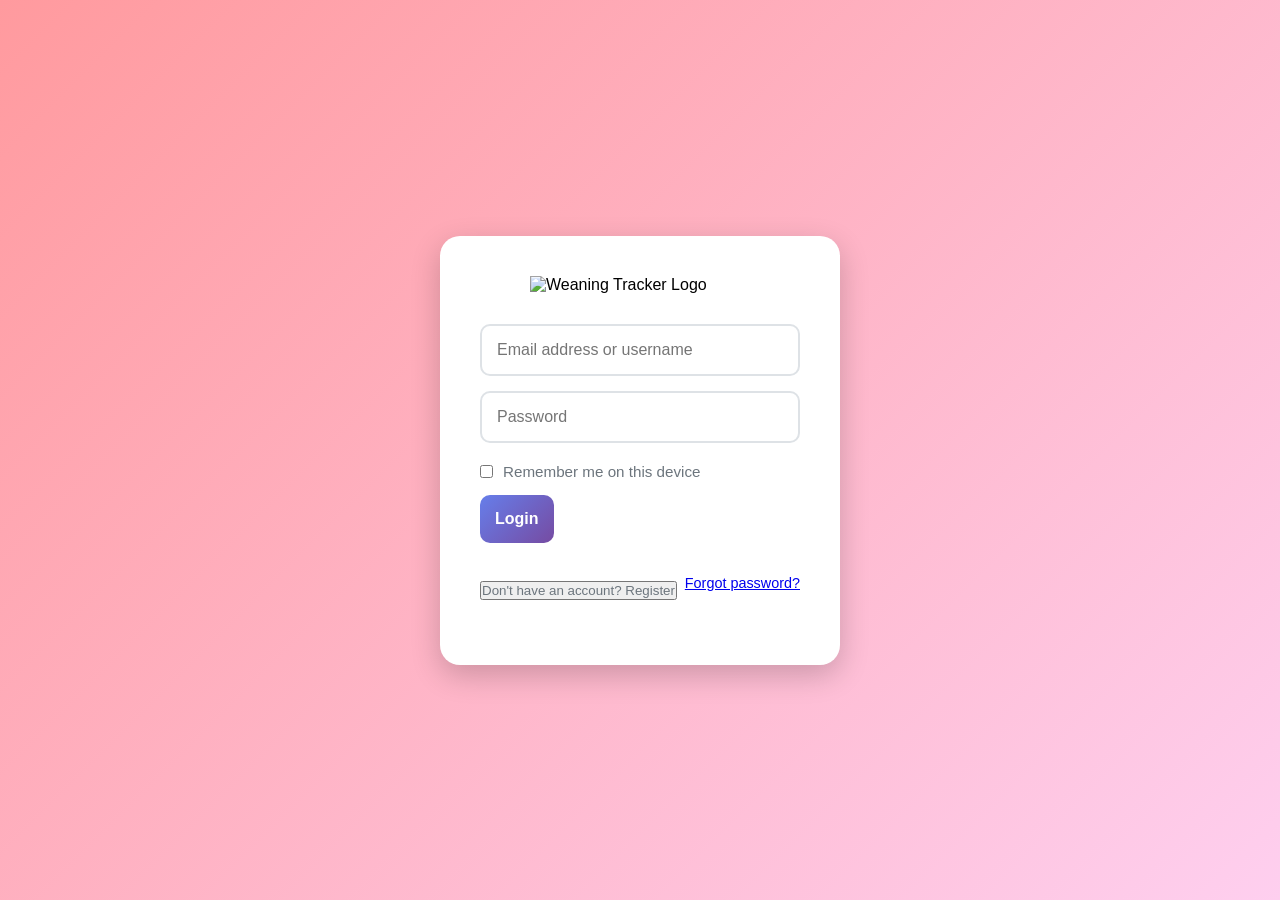
==== commit 8623a9ef: "Add files via upload" ====
--- a/index.html
+++ b/index.html
@@ -1,2105 +1,1530 @@
-<!DOCTYPE html>
+﻿<!DOCTYPE html>
 <html lang="en">
 <head>
     <meta charset="UTF-8">
     <meta name="viewport" content="width=device-width, initial-scale=1.0">
-    <title>Story Character Tracker - Writer's Studio</title>
+    <title>Zachary's Weaning Tracker</title>
     <style>
-        * {
-            margin: 0;
-            padding: 0;
-            box-sizing: border-box;
-        }
-        
-        body {
-            font-family: 'Segoe UI', Tahoma, Geneva, Verdana, sans-serif;
-            background: linear-gradient(135deg, #667eea 0%, #764ba2 100%);
-            min-height: 100vh;
-            display: flex;
-            align-items: center;
-            justify-content: center;
-        }
-        
-        .login-screen {
-            background: white;
-            padding: 40px;
-            border-radius: 20px;
-            box-shadow: 0 20px 40px rgba(0,0,0,0.1);
-            text-align: center;
-            min-width: 400px;
-        }
-        
-        .login-screen h1 {
-            color: #333;
-            margin-bottom: 10px;
-            font-size: 2rem;
-        }
-        
-        .login-screen p {
-            color: #666;
-            margin-bottom: 30px;
-        }
-        
-        .login-form input {
-            width: 100%;
-            padding: 15px;
-            border: 2px solid #e1e5e9;
-            border-radius: 10px;
-            font-size: 16px;
-            margin-bottom: 20px;
-            transition: border-color 0.3s;
-        }
-        
-        .login-form input:focus {
-            outline: none;
-            border-color: #667eea;
-        }
-        
-        .login-form button {
-            width: 100%;
-            padding: 15px;
-            background: linear-gradient(135deg, #667eea 0%, #764ba2 100%);
-            color: white;
-            border: none;
-            border-radius: 10px;
-            font-size: 16px;
-            cursor: pointer;
-            transition: transform 0.2s;
-        }
-        
-        .login-form button:hover {
-            transform: translateY(-2px);
-        }
-        
-        .login-error {
-            color: #e74c3c;
-            margin-top: 15px;
-            font-weight: 500;
-        }
-        
-        /* Main App Styles */
-        .app-container {
-            display: none;
-            width: 100vw;
-            height: 100vh;
-            background: #f5f7fa;
-            overflow: hidden;
-        }
-        
-        /* Header */
-        .header {
-            background: linear-gradient(135deg, #667eea 0%, #764ba2 100%);
-            color: white;
-            padding: 15px 20px;
-            display: flex;
-            justify-content: space-between;
-            align-items: center;
-            box-shadow: 0 2px 10px rgba(0,0,0,0.1);
-            z-index: 100;
-        }
-        
-        .header h1 {
-            font-size: 1.5rem;
-            font-weight: 600;
-        }
-        
-        .header-controls {
-            display: flex;
-            gap: 15px;
-            align-items: center;
-        }
-        
-        .connection-status {
-            display: flex;
-            align-items: center;
-            gap: 10px;
-            background: rgba(255,255,255,0.1);
-            padding: 8px 15px;
-            border-radius: 20px;
-            font-size: 14px;
-        }
-        
-        .status-dot {
-            width: 8px;
-            height: 8px;
-            border-radius: 50%;
-            background: #ff6b6b;
-        }
-        
-        .status-dot.connected {
-            background: #51cf66;
-        }
-        
-        .logout-btn, .sync-btn {
-            background: rgba(255,255,255,0.1);
-            color: white;
-            border: none;
-            padding: 8px 15px;
-            border-radius: 15px;
-            cursor: pointer;
-            font-size: 14px;
-            transition: background 0.3s;
-        }
-        
-        .logout-btn:hover, .sync-btn:hover {
-            background: rgba(255,255,255,0.2);
-        }
-        
-        /* Layout */
-        .main-layout {
-            display: flex;
-            height: calc(100vh - 70px);
-        }
-        
-        /* Sidebar */
-        .sidebar {
-            width: 350px;
-            background: white;
-            border-right: 1px solid #e1e5e9;
-            display: flex;
-            flex-direction: column;
-            overflow: hidden;
-        }
-        
-        .sidebar-tabs {
-            display: flex;
-            background: #f8f9fa;
-            border-bottom: 1px solid #e1e5e9;
-        }
-        
-        .sidebar-tab {
-            flex: 1;
-            padding: 12px;
-            text-align: center;
-            background: none;
-            border: none;
-            cursor: pointer;
-            font-weight: 500;
-            color: #666;
-            transition: all 0.3s;
-        }
-        
-        .sidebar-tab.active {
-            background: white;
-            color: #667eea;
-            border-bottom: 2px solid #667eea;
-        }
-        
-        .sidebar-content {
-            flex: 1;
-            overflow-y: auto;
-            padding: 15px;
-        }
-        
-        /* Characters Tab */
-        .character-grid {
-            display: grid;
-            grid-template-columns: repeat(auto-fill, minmax(150px, 1fr));
-            gap: 15px;
-            margin-bottom: 20px;
-        }
-        
-        .character-card {
-            background: #f8f9fa;
-            border-radius: 12px;
-            padding: 15px;
-            text-align: center;
-            cursor: pointer;
-            transition: all 0.3s;
-            border: 2px solid transparent;
-        }
-        
-        .character-card:hover {
-            transform: translateY(-2px);
-            box-shadow: 0 4px 15px rgba(0,0,0,0.1);
-            border-color: #667eea;
-        }
-        
-        .character-card.deceased {
-            opacity: 0.7;
-            background: #f1f3f4;
-        }
-        
-        .character-avatar {
-            width: 80px;
-            height: 80px;
-            border-radius: 50%;
-            margin: 0 auto 10px auto;
-            background: linear-gradient(135deg, #667eea 0%, #764ba2 100%);
-            display: flex;
-            align-items: center;
-            justify-content: center;
-            color: white;
-            font-size: 24px;
-            font-weight: bold;
-            overflow: hidden;
-        }
-        
-        .character-avatar img {
-            width: 100%;
-            height: 100%;
-            object-fit: cover;
-        }
-        
-        .character-name {
-            font-weight: 600;
-            color: #333;
-            margin-bottom: 5px;
-            font-size: 14px;
-        }
-        
-        .character-details {
-            font-size: 12px;
-            color: #666;
-            line-height: 1.3;
-        }
-        
-        /* Chapters Tab */
-        .chapters-list {
-            display: flex;
-            flex-direction: column;
-            gap: 8px;
-        }
-        
-        .chapter-item {
-            display: flex;
-            justify-content: space-between;
-            align-items: center;
-            padding: 12px 15px;
-            background: #f8f9fa;
-            border-radius: 8px;
-            cursor: pointer;
-            transition: all 0.3s;
-            border-left: 4px solid #667eea;
-        }
-        
-        .chapter-item:hover {
-            background: #e3f2fd;
-            transform: translateX(5px);
-        }
-        
-        .chapter-item.active {
-            background: #667eea;
-            color: white;
-        }
-        
-        .chapter-info {
-            flex: 1;
-        }
-        
-        .chapter-title {
-            font-weight: 600;
-            margin-bottom: 4px;
-            font-size: 14px;
-        }
-        
-        .chapter-meta {
-            font-size: 12px;
-            opacity: 0.7;
-        }
-        
-        .chapter-actions {
-            display: flex;
-            gap: 5px;
-        }
-        
-        .chapter-btn {
-            padding: 4px 8px;
-            border: none;
-            border-radius: 4px;
-            cursor: pointer;
-            font-size: 12px;
-            transition: all 0.2s;
-        }
-        
-        .chapter-btn.edit {
-            background: #28a745;
-            color: white;
-        }
-        
-        .chapter-btn.delete {
-            background: #dc3545;
-            color: white;
-        }
-        
-        .add-chapter-btn {
-            width: 100%;
-            padding: 15px;
-            background: linear-gradient(135deg, #667eea 0%, #764ba2 100%);
-            color: white;
-            border: none;
-            border-radius: 8px;
-            cursor: pointer;
-            font-size: 14px;
-            font-weight: 600;
-            margin-top: 15px;
-            transition: transform 0.2s;
-        }
-        
-        .add-chapter-btn:hover {
-            transform: translateY(-2px);
-        }
-        
-        /* Map Tab */
-        .map-container {
-            width: 100%;
-            height: 500px;
-            border: 2px solid #e1e5e9;
-            border-radius: 12px;
-            overflow: hidden;
-            position: relative;
-            background: #f8f9fa;
-            cursor: pointer;
-        }
-        
-        .map-container:hover {
-            border-color: #667eea;
-            box-shadow: 0 4px 12px rgba(102, 126, 234, 0.2);
-        }
-        
-        .map-popup {
-            position: fixed;
-            top: 0;
-            left: 0;
-            width: 100vw;
-            height: 100vh;
-            background: rgba(0,0,0,0.8);
-            display: none;
-            justify-content: center;
-            align-items: center;
-            z-index: 1000;
-        }
-        
-        .map-popup-content {
-            background: white;
-            border-radius: 10px;
-            max-width: 95vw;
-            max-height: 95vh;
-            overflow: auto;
-            position: relative;
-            padding: 20px;
-        }
-        
-        .map-close-btn {
-            position: absolute;
-            top: 10px;
-            right: 15px;
-            background: rgba(0,0,0,0.7);
-            color: white;
-            border: none;
-            border-radius: 50%;
-            width: 35px;
-            height: 35px;
-            cursor: pointer;
-            font-size: 18px;
-            z-index: 10;
-        }
-        
-        .map-close-btn:hover {
-            background: rgba(0,0,0,0.9);
-        }
-        
-        .pin-popup {
-            position: absolute;
-            background: white;
-            border: 2px solid #333;
-            border-radius: 8px;
-            padding: 10px;
-            box-shadow: 0 4px 12px rgba(0,0,0,0.3);
-            z-index: 100;
-            min-width: 150px;
-            max-width: 250px;
-            pointer-events: auto;
-        }
-        
-        .pin-popup h4 {
-            margin: 0 0 5px 0;
-            color: #333;
-        }
-        
-        .pin-popup p {
-            margin: 0;
-            color: #666;
-            font-size: 12px;
-        }
-        
-        .map-image {
-            width: 100%;
-            height: 100%;
-            object-fit: contain;
-            cursor: grab;
-        }
-        
-        .map-pin {
-            position: absolute;
-            width: 20px;
-            height: 20px;
-            background: #667eea;
-            border-radius: 50%;
-            border: 2px solid white;
-            cursor: pointer;
-            transition: transform 0.2s;
-            z-index: 10;
-        }
-        
-        .map-pin:hover {
-            transform: scale(1.2);
-        }
-        
-        .map-pin.character {
-            background: #28a745;
-        }
-        
-        .map-pin.place {
-            background: #667eea;
-        }
-        
-        /* Main Editor */
-        .editor-area {
-            flex: 1;
-            display: flex;
-            flex-direction: column;
-            background: white;
-            overflow: hidden;
-        }
-        
-        .editor-toolbar {
-            background: #f8f9fa;
-            border-bottom: 1px solid #e1e5e9;
-            padding: 15px 20px;
-            display: flex;
-            justify-content: space-between;
-            align-items: center;
-            flex-wrap: wrap;
-            gap: 15px;
-        }
-        
-        .editor-title {
-            flex: 1;
-            font-size: 18px;
-            font-weight: 600;
-            color: #333;
-            min-width: 200px;
-        }
-        
-        .editor-stats {
-            display: flex;
-            gap: 20px;
-            align-items: center;
-            font-size: 14px;
-            color: #666;
-        }
-        
-        .stat-item {
-            display: flex;
-            align-items: center;
-            gap: 5px;
-        }
-        
-        .editor-tools {
-            display: flex;
-            gap: 10px;
-            align-items: center;
-        }
-        
-        .tool-btn {
-            padding: 8px 12px;
-            border: 1px solid #e1e5e9;
-            background: white;
-            border-radius: 6px;
-            cursor: pointer;
-            font-size: 14px;
-            transition: all 0.2s;
-        }
-        
-        .tool-btn:hover {
-            background: #667eea;
-            color: white;
-            border-color: #667eea;
-        }
-        
-        .editor-content {
-            flex: 1;
-            padding: 20px;
-            overflow-y: auto;
-        }
-        
-        .story-editor {
-            width: 100%;
-            height: 100%;
-            border: none;
-            outline: none;
-            font-size: 16px;
-            line-height: 1.6;
-            resize: none;
-            background: transparent;
-            font-family: 'Georgia', serif;
-        }
-        
-        .story-editor:focus {
-            outline: none;
-        }
-        
-        /* Character Modal */
-        .modal-overlay {
-            position: fixed;
-            top: 0;
-            left: 0;
-            width: 100%;
-            height: 100%;
-            background: rgba(0, 0, 0, 0.7);
-            display: none;
-            justify-content: center;
-            align-items: center;
-            z-index: 1000;
-        }
-        
-        .modal-content {
-            background: white;
-            border-radius: 15px;
-            max-width: 600px;
-            max-height: 80vh;
-            overflow-y: auto;
-            margin: 20px;
-            box-shadow: 0 20px 40px rgba(0,0,0,0.3);
-        }
-        
-        .modal-header {
-            background: linear-gradient(135deg, #667eea 0%, #764ba2 100%);
-            color: white;
-            padding: 20px;
-            border-radius: 15px 15px 0 0;
-            display: flex;
-            justify-content: space-between;
-            align-items: center;
-        }
-        
-        .modal-body {
-            padding: 20px;
-        }
-        
-        .character-photo {
-            width: 120px;
-            height: 120px;
-            border-radius: 50%;
-            object-fit: cover;
-            border: 4px solid #fff;
-            margin: 0 auto 20px auto;
-            display: block;
-            box-shadow: 0 4px 15px rgba(0,0,0,0.2);
-        }
-        
-        .character-initials-large {
-            width: 120px;
-            height: 120px;
-            border-radius: 50%;
-            background: linear-gradient(135deg, #667eea 0%, #764ba2 100%);
-            color: white;
-            display: flex;
-            align-items: center;
-            justify-content: center;
-            font-size: 36px;
-            font-weight: bold;
-            margin: 0 auto 20px auto;
-            box-shadow: 0 4px 15px rgba(0,0,0,0.2);
-        }
-        
-        .info-grid {
-            display: grid;
-            grid-template-columns: 1fr 1fr;
-            gap: 15px;
-            margin-bottom: 20px;
-        }
-        
-        .info-item {
-            background: #f8f9fa;
-            padding: 12px;
-            border-radius: 8px;
-            border-left: 4px solid #667eea;
-        }
-        
-        .info-item.deceased {
-            border-left-color: #6c757d;
-            background: #f1f3f4;
-        }
-        
-        .info-label {
-            font-size: 11px;
-            color: #6c757d;
-            text-transform: uppercase;
-            font-weight: 600;
-            margin-bottom: 5px;
-            letter-spacing: 0.5px;
-        }
-        
-        .info-value {
-            font-size: 14px;
-            color: #333;
-            font-weight: 500;
-        }
-        
-        .close-btn {
-            background: none;
-            border: none;
-            color: white;
-            font-size: 24px;
-            cursor: pointer;
-            padding: 5px 10px;
-            border-radius: 5px;
-            transition: background 0.2s;
-        }
-        
-        .close-btn:hover {
-            background: rgba(255,255,255,0.2);
-        }
-        
-        /* Responsive Design */
-        @media (max-width: 768px) {
-            .sidebar {
-                width: 300px;
-            }
-            
-            .character-grid {
-                grid-template-columns: repeat(auto-fill, minmax(120px, 1fr));
-            }
-            
-            .character-avatar {
-                width: 60px;
-                height: 60px;
-                font-size: 20px;
-            }
-            
-            .editor-toolbar {
-                flex-direction: column;
-                align-items: stretch;
-            }
-            
-            .editor-stats {
-                justify-content: space-between;
-            }
-            
-            .info-grid {
-                grid-template-columns: 1fr;
-            }
-        }
-        
-        /* Loading States */
-        .loading {
-            display: flex;
-            align-items: center;
-            justify-content: center;
-            padding: 40px;
-            color: #666;
-            font-style: italic;
-        }
-        
-        .loading::after {
-            content: '';
-            width: 20px;
-            height: 20px;
-            border: 2px solid #e1e5e9;
-            border-top: 2px solid #667eea;
-            border-radius: 50%;
-            margin-left: 10px;
-            animation: spin 1s linear infinite;
-        }
-        
-        @keyframes spin {
-            0% { transform: rotate(0deg); }
-            100% { transform: rotate(360deg); }
-        }
-        
-        /* Server Connection */
-        .connection-panel {
-            background: white;
-            border: 2px solid #ffeaa7;
-            border-radius: 8px;
-            padding: 15px;
-            margin-bottom: 20px;
-        }
-        
-        .connection-panel.connected {
-            border-color: #55a3ff;
-            background: #e3f2fd;
-        }
-        
-        .connection-input {
-            width: 100%;
-            padding: 10px;
-            border: 1px solid #e1e5e9;
-            border-radius: 6px;
-            margin-bottom: 10px;
-            font-size: 14px;
-        }
-        
-        .connection-btn {
-            width: 100%;
-            padding: 10px;
-            background: #667eea;
-            color: white;
-            border: none;
-            border-radius: 6px;
-            cursor: pointer;
-            font-size: 14px;
-            font-weight: 500;
-            margin-bottom: 5px;
-        }
-        
-        .connection-status-text {
-            font-size: 12px;
-            text-align: center;
-            padding: 5px;
-        }
+        * { margin: 0; padding: 0; box-sizing: border-box; }
+        body { font-family: 'Segoe UI', Tahoma, Geneva, Verdana, sans-serif; background: linear-gradient(135deg, #ff9a9e, #fecfef); min-height: 100vh; padding: 20px; }
+        .container { max-width: 800px; margin: 0 auto; background: white; border-radius: 20px; box-shadow: 0 10px 30px rgba(0,0,0,0.1); overflow: hidden; }
+        .header { background: linear-gradient(135deg, #667eea, #764ba2); color: white; padding: 30px; text-align: center; }
+        .header-logo { max-width: 600px; max-height: 240px; width: auto; height: auto; margin-bottom: 15px; object-fit: contain; }
+        .header h1 { font-size: 2.5rem; margin-bottom: 10px; }
+        .header p { font-size: 1.1rem; opacity: 0.9; }
+        .user-info { position: absolute; top: 15px; right: 15px; color: white; font-size: 0.9rem; }
+        .logout-btn { background: rgba(255,255,255,0.2); color: white; border: none; padding: 5px 10px; border-radius: 15px; cursor: pointer; margin-left: 10px; }
+        .logout-btn:hover { background: rgba(255,255,255,0.3); }
+        .tabs { display: flex; background: #f8f9fa; border-bottom: 2px solid #dee2e6; }
+        .tab { flex: 1; padding: 15px; text-align: center; background: none; border: none; cursor: pointer; font-size: 1rem; font-weight: bold; color: #6c757d; transition: all 0.3s ease; }
+        .tab.active { color: #667eea; background: white; border-bottom: 3px solid #667eea; }
+        .tab:hover { background: #e9ecef; color: #495057; }
+        .content { padding: 20px; }
+        .tab-content { display: none; }
+        .tab-content.active { display: block; }
+        .summary-grid { display: grid; grid-template-columns: repeat(auto-fit, minmax(200px, 1fr)); gap: 20px; margin-bottom: 30px; }
+        .summary-card { background: linear-gradient(135deg, #667eea, #764ba2); color: white; padding: 25px; border-radius: 15px; text-align: center; box-shadow: 0 5px 15px rgba(0,0,0,0.1); }
+        .summary-number { font-size: 2.5rem; font-weight: bold; margin-bottom: 10px; }
+        .summary-label { font-size: 1rem; opacity: 0.9; }
+        .progress-bar { background: #e9ecef; border-radius: 20px; height: 30px; overflow: hidden; margin: 20px 0; position: relative; }
+        .progress-fill { background: linear-gradient(135deg, #28a745, #20c997); height: 100%; transition: width 0.5s ease; border-radius: 20px; }
+        .progress-text { position: absolute; width: 100%; text-align: center; line-height: 30px; font-weight: bold; color: #495057; }
+        .controls { display: flex; gap: 10px; justify-content: center; margin: 20px 0; flex-wrap: wrap; }
+        .export-btn, .import-btn { background: #007bff; color: white; border: none; padding: 10px 20px; border-radius: 25px; cursor: pointer; font-weight: bold; transition: all 0.3s ease; }
+        .export-btn:hover, .import-btn:hover { background: #0056b3; transform: translateY(-2px); box-shadow: 0 5px 15px rgba(0,123,255,0.3); }
+        .stage { margin-bottom: 25px; border-radius: 15px; background: white; box-shadow: 0 5px 15px rgba(0,0,0,0.1); overflow: hidden; }
+        .stage-header { background: linear-gradient(135deg, #667eea, #764ba2); color: white; padding: 20px; cursor: pointer; transition: all 0.3s ease; display: flex; justify-content: space-between; align-items: center; }
+        .stage-header:hover { background: linear-gradient(135deg, #5a67d8, #6b46c1); }
+        .stage-header h3 { font-size: 1.3rem; }
+        .stage-progress { font-size: 0.9rem; opacity: 0.9; }
+    .stage-info { background: transparent; border: none; padding: 6px; display: inline-flex; align-items: center; justify-content: center; cursor: pointer; }
+    .stage-info:focus { outline: none; box-shadow: none; }
+    /* collapsed by default; .stage.open will show the content */
+    .stage-content { display: none; grid-template-columns: repeat(auto-fit, minmax(300px, 1fr)); gap: 20px; padding: 25px; background: #f8f9fa; }
+    .stage.open .stage-content { display: grid; }
+        .food-item { background: white; padding: 20px; border-radius: 12px; border: 2px solid #e9ecef; transition: all 0.3s ease; position: relative; }
+        .food-item:hover { transform: translateY(-2px); box-shadow: 0 5px 15px rgba(0,0,0,0.1); }
+        .food-item.allergy-flagged { border-color: #ffc107; background: #fffbf0; }
+        .food-name { font-weight: bold; font-size: 1.1rem; margin-bottom: 15px; color: #495057; }
+        .allergy-flag { position: absolute; top: 10px; right: 10px; background: #ffc107; color: #212529; border-radius: 50%; width: 25px; height: 25px; display: flex; align-items: center; justify-content: center; font-size: 0.8rem; cursor: pointer; }
+        .food-controls { display: flex; flex-direction: column; gap: 10px; }
+        .tried-container { display: flex; align-items: center; gap: 10px; }
+        .tried-checkbox { width: 20px; height: 20px; cursor: pointer; }
+        .counter-container { display: flex; align-items: center; gap: 10px; }
+        .counter-btn { background: #667eea; color: white; border: none; width: 35px; height: 35px; border-radius: 50%; cursor: pointer; font-size: 1.2rem; font-weight: bold; transition: all 0.3s ease; }
+        .counter-btn:hover { background: #5a67d8; transform: scale(1.1); }
+        .counter-display { font-size: 1.2rem; font-weight: bold; color: #495057; min-width: 30px; text-align: center; }
+        .rating-container { display: flex; gap: 5px; align-items: center; }
+        .star { font-size: 1.5rem; cursor: pointer; transition: all 0.3s ease; filter: grayscale(100%); }
+        .star.filled { filter: none; }
+        .star:hover { transform: scale(1.2); }
+        .allergy-btn { background: #ffc107; color: #212529; border: none; padding: 8px 12px; border-radius: 20px; font-size: 0.8rem; cursor: pointer; margin-top: 10px; }
+        .allergy-btn:hover { background: #e0a800; }
+        .notes-section { background: white; padding: 20px; margin-top: 30px; border-radius: 15px; box-shadow: 0 5px 15px rgba(0,0,0,0.1); }
+        .notes-section h3 { color: #495057; margin-bottom: 15px; }
+        .notes-textarea { width: 100%; height: 100px; border: 2px solid #e9ecef; border-radius: 10px; padding: 15px; font-family: inherit; resize: vertical; }
+        .notes-textarea:focus { outline: none; border-color: #667eea; }
+        .auto-save-indicator { position: fixed; bottom: 20px; right: 20px; background: #28a745; color: white; padding: 10px 15px; border-radius: 20px; font-size: 0.9rem; opacity: 0; transition: opacity 0.3s ease; }
+        .auto-save-indicator.show { opacity: 1; }
+        .add-meal-section { background: white; padding: 30px; border-radius: 20px; box-shadow: 0 10px 30px rgba(0,0,0,0.1); margin: 20px 0; }
+        .add-meal-section h3 { color: #495057; margin-bottom: 25px; font-size: 1.5rem; text-align: center; }
+        .stage-selector { display: grid; grid-template-columns: repeat(auto-fit, minmax(200px, 1fr)); gap: 15px; margin-bottom: 25px; }
+        .stage-option { background: linear-gradient(135deg, #f8f9fa 0%, #e9ecef 100%); border: 2px solid #dee2e6; border-radius: 12px; padding: 15px; text-align: center; font-weight: 600; cursor: pointer; transition: all 0.3s ease; position: relative; overflow: hidden; }
+        .stage-option:hover { background: linear-gradient(135deg, #ff9a9e 0%, #fecfef 100%); transform: translateY(-2px); box-shadow: 0 6px 20px rgba(255, 182, 193, 0.4); }
+        .stage-option.selected { background: linear-gradient(135deg, #ff6b6b 0%, #ff8e8e 100%); color: white; transform: translateY(-2px); box-shadow: 0 6px 20px rgba(255, 107, 107, 0.5); border: 2px solid #ff4757; }
+        .meal-input-section { display: flex; gap: 15px; align-items: center; margin-bottom: 20px; }
+        .meal-input { flex: 1; padding: 12px 20px; border: 2px solid #dee2e6; border-radius: 25px; font-size: 1rem; transition: all 0.3s ease; background: white; }
+        .meal-input:focus { outline: none; border-color: #667eea; box-shadow: 0 0 0 3px rgba(102, 126, 234, 0.1); }
+        .add-meal-btn { background: linear-gradient(135deg, #667eea 0%, #764ba2 100%); color: white; border: none; padding: 12px 25px; border-radius: 25px; font-size: 1rem; font-weight: 600; cursor: pointer; transition: all 0.3s ease; white-space: nowrap; }
+        .add-meal-btn:hover:not(:disabled) { background: linear-gradient(135deg, #5a6fd8 0%, #6a4c93 100%); transform: translateY(-2px); box-shadow: 0 5px 15px rgba(102, 126, 234, 0.3); }
+        .add-meal-btn:disabled { background: #6c757d; cursor: not-allowed; opacity: 0.6; }
+        .loading { position: fixed; top: 50%; left: 50%; transform: translate(-50%, -50%); background: rgba(255,255,255,0.9); padding: 20px; border-radius: 10px; z-index: 1000; }
+
+        /* Login Screen */
+        .login-screen { position: fixed; top: 0; left: 0; width: 100%; height: 100%; background: linear-gradient(135deg, #ff9a9e, #fecfef); display: flex; align-items: center; justify-content: center; z-index: 2000; }
+        .login-container { background: white; padding: 40px; border-radius: 20px; box-shadow: 0 10px 30px rgba(0,0,0,0.2); max-width: 400px; width: 90%; }
+        .login-title { text-align: center; margin-bottom: 30px; color: #495057; }
+        .login-form { display: flex; flex-direction: column; gap: 15px; }
+        .login-input { padding: 15px; border: 2px solid #dee2e6; border-radius: 10px; font-size: 1rem; }
+        .login-input:focus { outline: none; border-color: #667eea; }
+        .login-btn { background: linear-gradient(135deg, #667eea 0%, #764ba2 100%); color: white; border: none; padding: 15px; border-radius: 10px; font-size: 1rem; font-weight: 600; cursor: pointer; }
+        .login-btn:hover { background: linear-gradient(135deg, #5a6fd8 0%, #6a4c93 100%); }
+        .register-toggle { text-align: center; margin-top: 15px; color: #6c757d; cursor: pointer; }
+        .register-toggle:hover { color: #495057; }
+
+        /* Achievement Popup */
+        .achievement-popup { position: fixed; top: 50%; left: 50%; transform: translate(-50%, -50%); background: white; padding: 30px; border-radius: 20px; box-shadow: 0 15px 40px rgba(0,0,0,0.3); z-index: 3000; text-align: center; max-width: 400px; width: 90%; }
+        .achievement-icon { font-size: 4rem; margin-bottom: 15px; }
+        .achievement-title { font-size: 1.5rem; font-weight: bold; color: #495057; margin-bottom: 10px; }
+        .achievement-desc { color: #6c757d; margin-bottom: 20px; }
+        .achievement-close { background: linear-gradient(135deg, #667eea 0%, #764ba2 100%); color: white; border: none; padding: 10px 20px; border-radius: 25px; cursor: pointer; }
+
+        /* Allergy Modal */
+        .allergy-modal { position: fixed; top: 0; left: 0; width: 100%; height: 100%; background: rgba(0,0,0,0.5); display: flex; align-items: center; justify-content: center; z-index: 3000; }
+        .allergy-modal-content { background: white; padding: 30px; border-radius: 20px; max-width: 500px; width: 90%; max-height: 80vh; overflow-y: auto; }
+        .allergy-symptoms { display: grid; grid-template-columns: repeat(auto-fit, minmax(200px, 1fr)); gap: 10px; margin: 20px 0; }
+        .symptom-option { background: #f8f9fa; border: 2px solid #dee2e6; padding: 10px; border-radius: 10px; cursor: pointer; text-align: center; transition: all 0.3s ease; }
+        .symptom-option.selected { background: #fffbf0; border-color: #ffc107; color: #856404; }
+        .modal-buttons { display: flex; gap: 10px; justify-content: flex-end; margin-top: 20px; }
+        .modal-btn { padding: 10px 20px; border: none; border-radius: 25px; cursor: pointer; font-weight: 600; }
+        .modal-btn.save { background: #ffc107; color: #212529; }
+        .modal-btn.cancel { background: #6c757d; color: white; }
+
+        @media (max-width: 768px) { 
+            .header { padding: 20px 15px; text-align: center; }
+            .header h1 { font-size: 1.8rem; } 
+            .header-logo { width: calc(100% - 30px); max-width: calc(100vw - 70px); height: auto; max-height: 20vh; object-fit: contain; display: block; margin: 0 auto 15px auto; } 
+            .user-info { position: static; margin-bottom: 15px; }
+            .summary-grid { grid-template-columns: repeat(auto-fit, minmax(150px, 1fr)); } 
+            .stage-content { grid-template-columns: 1fr; } 
+            .controls { flex-direction: column; align-items: center; } 
+            .stage-selector { grid-template-columns: repeat(auto-fit, minmax(150px, 1fr)); gap: 10px; } 
+            .stage-option { padding: 10px; font-size: 0.9rem; } 
+            .meal-input-section { flex-direction: column; align-items: stretch; } 
+            .add-meal-btn { width: 100%; margin-top: 10px; } 
+        }
+
+        /* Info modal title separator */
+        .info-modal h4 { border-bottom: 1px solid #e9ecef; padding-bottom: 8px; margin-bottom: 10px; }
+    /* Monetization UI */
+    .monetize-row { display:flex; gap:12px; align-items:center; justify-content:center; margin:18px 0; }
+    .ad-placeholder { max-width:320px; width:100%; text-align:center; opacity:0.95; border:1px dashed #ddd; padding:8px; border-radius:8px; background: #ffffffaa; }
+    .affiliate-card { background: linear-gradient(180deg,#fff 0%, #f8f9fa 100%); border: 1px solid #e9ecef; padding: 12px; border-radius: 12px; display:flex; gap:12px; align-items:center; justify-content:space-between; max-width:720px; margin: 12px auto; }
+    .affiliate-info { display:flex; gap:12px; align-items:center; }
+    .affiliate-btn { background:#ff9900; color:#111; border:none; padding:10px 14px; border-radius:10px; cursor:pointer; font-weight:700; text-decoration:none; }
+    .affiliate-disclaimer { font-size:0.85rem; color:#6c757d; text-align:center; margin-top:8px; }
+    .consent-banner { position: fixed; bottom: 18px; left: 18px; right: 18px; background: white; border-radius: 12px; box-shadow: 0 10px 30px rgba(0,0,0,0.12); padding: 12px 16px; display: none; z-index: 5000; align-items:center; justify-content:space-between; gap:12px; }
+    .consent-text { color:#495057; font-size:0.95rem; }
+    .consent-actions { display:flex; gap:8px; }
+    .consent-btn { background:#667eea; color:white; border:none; padding:8px 12px; border-radius:8px; cursor:pointer; }
+    .consent-btn.secondary { background:#6c757d; }
+    .privacy-modal { position: fixed; top: 50%; left: 50%; transform: translate(-50%,-50%); z-index: 6000; background: white; padding: 18px; border-radius: 12px; box-shadow: 0 10px 30px rgba(0,0,0,0.2); display: none; max-width: 760px; width: 92%; max-height: 80vh; overflow-y: auto; }
     </style>
 </head>
 <body>
     <!-- Login Screen -->
     <div id="loginScreen" class="login-screen">
-        <h1>🏰 Story Writer's Studio</h1>
-        <p>Your complete story writing companion</p>
-        <div class="login-form">
-            <input type="password" id="passwordInput" placeholder="Enter password..." />
-            <button id="loginBtn">🔐 Enter Studio</button>
-            <div id="loginError" class="login-error"></div>
+            <div class="login-container">
+            <img src="this.png" alt="Weaning Tracker Logo" style="display:block; margin:0 auto 15px auto; max-width:220px;" />
+            <h2 class="login-title"></h2>
+            <form id="loginForm" class="login-form">
+                <input type="text" id="loginEmail" class="login-input" placeholder="Email address or username" maxlength="100">
+                <input type="password" id="loginPassword" class="login-input" placeholder="Password" maxlength="100">
+                <input type="password" id="loginPasswordConfirm" class="login-input" placeholder="Confirm password (for registration)" maxlength="100" style="display:none">
+                <div style="display:flex; align-items:center; gap:10px; margin-top:5px;">
+                    <input type="checkbox" id="rememberMe" />
+                    <label for="rememberMe" style="font-size:0.95rem; color:#6c757d;">Remember me on this device</label>
+                </div>
+                <div style="display:flex; gap:8px; align-items:center;">
+                    <button type="submit" id="loginBtn" class="login-btn">Login</button>
+                </div>
+                    <div style="display:flex; justify-content:space-between; align-items:center; margin-top:8px;">
+                    <button type="button" class="register-toggle" id="registerToggle">Don't have an account? Register</button>
+                    <div style="font-size:0.9rem;"><a href="javascript:void(0)" id="forgotPassword">Forgot password?</a></div>
+                </div>
+                <div id="loginStatus" style="margin-top:10px; font-size:0.9rem; color:#6c757d;"></div>
+
+            </form>
         </div>
     </div>
 
-    <!-- Main App -->
-    <div id="mainApp" class="app-container">
-        <!-- Header -->
-        <div class="header">
-            <h1>🏰 Story Writer's Studio</h1>
-            <div class="header-controls">
-                <div class="connection-status">
-                    <div id="statusDot" class="status-dot"></div>
-                    <span id="statusText">Connecting...</span>
-                </div>
-                <button id="syncBtn" class="sync-btn">🔄 Sync</button>
-                <button id="logoutBtn" class="logout-btn">🚪 Exit</button>
+    <!-- Achievement Popup -->
+    <div id="achievementPopup" class="achievement-popup" style="display: none;">
+        <div class="achievement-icon" id="achievementIcon">🏆</div>
+        <div class="achievement-title" id="achievementTitle">Achievement Unlocked!</div>
+        <div class="achievement-desc" id="achievementDesc">You've reached a milestone!</div>
+    <button type="button" class="achievement-close" onclick="closeAchievement()">Awesome!</button>
+    </div>
+
+    <!-- Allergy Modal -->
+    <div id="allergyModal" class="allergy-modal" style="display: none;">
+        <div class="allergy-modal-content">
+            <h3>⚠️ Report Allergic Reaction</h3>
+            <p>Food: <strong id="allergyFoodName"></strong></p>
+            <div id="allergyHistory" style="display: none; background: #fffbf0; border: 2px solid #ffc107; border-radius: 10px; padding: 15px; margin: 15px 0;">
+                <h4 style="color: #856404; margin-bottom: 10px;">Previous Reactions:</h4>
+                <div id="allergyHistoryList"></div>
+            </div>
+            <div class="allergy-symptoms">
+                <div class="symptom-option" data-symptom="rash">Skin rash/hives</div>
+                <div class="symptom-option" data-symptom="swelling">Swelling (face/lips)</div>
+                <div class="symptom-option" data-symptom="breathing">Breathing difficulty</div>
+                <div class="symptom-option" data-symptom="vomiting">Vomiting</div>
+                <div class="symptom-option" data-symptom="diarrhea">Diarrhea</div>
+                <div class="symptom-option" data-symptom="fussiness">Excessive fussiness</div>
+                <div class="symptom-option" data-symptom="other">Other symptoms</div>
+            </div>
+            <textarea id="allergyNotes" placeholder="Additional notes about the reaction..." rows="3" style="width: 100%; margin: 10px 0; padding: 10px; border: 2px solid #dee2e6; border-radius: 10px;"></textarea>
+            <div class="modal-buttons">
+                <button type="button" class="modal-btn cancel" onclick="closeAllergyModal()">Cancel</button>
+                <button type="button" class="modal-btn save" onclick="saveAllergyReport()">Report Reaction</button>
             </div>
         </div>
-
-        <div class="main-layout">
-            <!-- Sidebar -->
-            <div class="sidebar">
-                <!-- Connection Panel -->
-                <div id="connectionPanel" class="connection-panel">
-                    <input type="text" id="serverUrl" class="connection-input" 
-                           value="http://localhost:8000" placeholder="Server URL">
-                    <button id="connectBtn" class="connection-btn">🔗 Connect</button>
-                    <div id="connectionStatus" class="connection-status-text">Not connected</div>
+    </div>
+
+    <div id="loading" class="loading" style="display: none;">
+        <div>🔄 Syncing data...</div>
+    </div>
+
+    <div class="container" id="mainApp" style="display: none;">
+        <div class="header">
+            <div class="user-info">
+                👤 <span id="currentUser"></span>
+                <button type="button" class="logout-btn" onclick="logout()">Logout</button>
+            </div>
+            <img src="this.png" alt="Zachary's Weaning Tracker" class="header-logo">
+            <p>Track every taste, every try, every triumph!</p>
+        </div>
+        <div class="tabs">
+            <button type="button" class="tab active" onclick="switchTab('summary', event)">📊 Summary</button>
+            <button type="button" class="tab" onclick="switchTab('stages', event)">📅 Stages</button>
+            <button type="button" class="tab" onclick="switchTab('addMeal', event)">➕ Add Meal</button>
+        </div>
+        <div class="content">
+            <div id="summary" class="tab-content active">
+                <div class="summary-grid">
+                    <div class="summary-card"><div class="summary-number" id="totalTried">0</div><div class="summary-label">Foods Tried</div></div>
+                    <div class="summary-card"><div class="summary-number" id="totalAttempts">0</div><div class="summary-label">Total Attempts</div></div>
+                    <div class="summary-card"><div class="summary-number" id="avgRating">0</div><div class="summary-label">Average Rating</div></div>
+                    <div class="summary-card"><div class="summary-number" id="favoriteFoods">0</div><div class="summary-label">5-Star Foods</div></div>
                 </div>
-
-                <!-- Sidebar Tabs -->
-                <div class="sidebar-tabs">
-                    <button class="sidebar-tab active" data-tab="characters">👥 Characters</button>
-                    <button class="sidebar-tab" data-tab="chapters">📚 Chapters</button>
-                    <button class="sidebar-tab" data-tab="map">🗺️ Map</button>
+                <div class="progress-bar"><div class="progress-fill" id="progressBar"></div><div class="progress-text" id="progressText">0% Complete</div></div>
+                <div class="controls">
+                    <button type="button" class="export-btn" onclick="exportData()">📥 Export Data</button>
+                    <button type="button" class="import-btn" onclick="importData()">📤 Import Data</button>
+                    <input type="file" id="importFile" accept=".json" style="display: none;" onchange="handleImport(this)">
                 </div>
-
-                <!-- Sidebar Content -->
-                <div class="sidebar-content">
-                    <!-- Characters Tab -->
-                    <div id="charactersTab" class="tab-content active">
-                        <div id="charactersGrid" class="character-grid">
-                            <div class="loading">Loading characters...</div>
-                        </div>
+                <div class="notes-section"><h3>📝 Notes</h3><textarea class="notes-textarea" id="notesArea" placeholder="Add any notes about Zachary's weaning journey..."></textarea></div>
+                <!-- Monetization: donation + ad placeholder -->
+                <div class="monetize-row" id="monetizeRow">
+                    <a href="https://www.buymeacoffee.com/YOURNAME" target="_blank" rel="noopener noreferrer">
+                        <img src="https://cdn.buymeacoffee.com/buttons/bmc-new-btn-logo.svg" alt="Buy Me A Coffee" style="height:36px;">
+                    </a>
+                    <div id="adPlaceholder" class="ad-placeholder">
+                        <small>Ad space (replace with AdSense ad unit after account/site approval)</small>
                     </div>
 
-                    <!-- Chapters Tab -->
-                    <div id="chaptersTab" class="tab-content" style="display: none;">
-                        <div id="chaptersList" class="chapters-list">
-                            <div class="loading">Loading chapters...</div>
-                        </div>
-                        <button id="addChapterBtn" class="add-chapter-btn">📝 Add New Chapter</button>
+                    <!-- Affiliate card: Amazon Associate link + required disclosure -->
+                    <div class="affiliate-card" style="display:flex; align-items:center; gap:12px; margin-left:18px;">
+                        <a href="https://amzn.to/45wAMkT" target="_blank" rel="noopener noreferrer nofollow" style="display:flex; align-items:center; gap:12px; text-decoration:none; color:inherit;">
+                            <img src="ellas.png" alt="Ella's Kitchen product" style="width:72px;height:72px;object-fit:cover;border-radius:8px;border:1px solid #e6e6e6;">
+                            <div style="flex:1;">
+                                <div style="font-weight:700;">Ella's Kitchen — tasty baby food</div>
+                                <div style="font-size:0.9rem; color:#555;">Great deal on some fantastic food developed by another parent, Ella's Kitchen.</div>
+                            </div>
+                            <div>
+                                <span class="affiliate-cta" style="display:inline-block;background:#ff9900;color:#111;padding:8px 12px;border-radius:6px;text-decoration:none;font-weight:700;">Shop on Amazon</span>
+                            </div>
+                        </a>
                     </div>
-
-                    <!-- Map Tab -->
-                    <div id="mapTab" class="tab-content" style="display: none;">
-                        <div id="mapContainer" class="map-container">
-                            <div class="loading">Loading map...</div>
-                        </div>
+                    <div class="affiliate-disclaimer" style="width:100%; margin-top:8px; font-size:0.82rem; color:#444;">
+                        <small>Disclosure: As an Amazon Associate I earn from qualifying purchases. This is an affiliate link — thank you for supporting development.</small>
                     </div>
                 </div>
             </div>
-
-            <!-- Main Editor Area -->
-            <div class="editor-area">
-                <div class="editor-toolbar">
-                    <div id="editorTitle" class="editor-title">Select a chapter to start writing</div>
-                    <div class="editor-stats">
-                        <div class="stat-item">
-                            <span>�</span>
-                            <span id="totalWordCount">0 total words</span>
-                        </div>
-                        <div class="stat-item">
-                            <span>�📊</span>
-                            <span id="wordCount">0 current words</span>
-                        </div>
-                        <div class="stat-item">
-                            <span>📝</span>
-                            <span id="charCount">0 characters</span>
-                        </div>
-                        <div class="stat-item">
-                            <span>⏱️</span>
-                            <span id="readTime">0 min read</span>
-                        </div>
+            <div id="stages" class="tab-content"><div id="stagesContainer"></div></div>
+            <div id="addMeal" class="tab-content">
+                <div class="add-meal-section">
+                    <h3>Add Custom Meal</h3>
+                    <p style="text-align: center; margin-bottom: 25px; color: #6c757d;">Add a custom food for Zachary and choose which weaning stage it belongs to.</p>
+                    <div class="stage-selector">
+                        <div class="stage-option" data-stage="Week 1-2: First Tastes"><strong>Week 1-2</strong><br>First Tastes</div>
+                        <div class="stage-option" data-stage="Week 3-4: Building Confidence"><strong>Week 3-4</strong><br>Building Confidence</div>
+                        <div class="stage-option" data-stage="Week 5-6: Introducing Lumps"><strong>Week 5-6</strong><br>Introducing Lumps</div>
+                        <div class="stage-option" data-stage="Week 7-10: Variety & Textures"><strong>Week 7-10</strong><br>Variety & Textures</div>
+                        <div class="stage-option" data-stage="Week 11-16: Chopped & Chunkier"><strong>Week 11-16</strong><br>Chopped & Chunkier</div>
+                        <div class="stage-option" data-stage="Month 9-12: Joining Family Meals"><strong>Month 9-12</strong><br>Joining Family Meals</div>
                     </div>
-                    <div class="editor-tools">
-                        <button class="tool-btn" id="spellCheckBtn" title="Spell Check">📖 Spell Check</button>
-                        <button class="tool-btn" id="thesaurusBtn" title="Thesaurus">📚 Thesaurus</button>
-                        <button class="tool-btn" id="saveBtn" title="Save Chapter">💾 Save</button>
+                    <div class="meal-input-section">
+                        <input type="text" id="mealName" class="meal-input" placeholder="Enter custom meal name (e.g., 'Homemade applesauce')" maxlength="50">
+                        <button type="button" id="addMealBtn" class="add-meal-btn" disabled>Add Meal</button>
                     </div>
-                </div>
-                
-                <div class="editor-content">
-                    <textarea id="storyEditor" class="story-editor" 
-                              placeholder="Select a chapter from the sidebar to start writing your story..."
-                              spellcheck="true" 
-                              autocorrect="on"
-                              autocomplete="off"></textarea>
                 </div>
             </div>
         </div>
     </div>
-
-    <!-- Character Detail Modal -->
-    <div id="characterModal" class="modal-overlay">
-        <div class="modal-content">
-            <div class="modal-header">
-                <h2 id="modalCharacterName">Character Details</h2>
-                <button class="close-btn" onclick="closeCharacterModal()">&times;</button>
-            </div>
-            <div class="modal-body" id="modalBody">
-                <!-- Content will be filled by JavaScript -->
-            </div>
+    <div class="auto-save-indicator" id="autoSaveIndicator">✅ Synced to cloud!</div>
+    <div class="info-modal" id="infoModal" style="display:none; position:fixed; z-index:4000; left:50%; top:50%; transform:translate(-50%,-50%); background:white; padding:20px; border-radius:12px; box-shadow:0 10px 30px rgba(0,0,0,0.2); max-width:600px; width:90%;">
+        <button type="button" class="close-info" id="closeInfoBtn" style="position:absolute; right:10px; top:10px;">✖</button>
+        <h4 id="infoModalTitle">Info</h4>
+        <div id="infoModalBody"></div>
+    </div>
+    <!-- Consent banner for ads -->
+    <div class="consent-banner" id="consentBanner">
+        <div class="consent-text">We use ads to support development. Allow personalized ads on this device?</div>
+        <div class="consent-actions">
+            <button type="button" class="consent-btn secondary" id="consentDecline">Not now</button>
+            <button type="button" class="consent-btn" id="consentAccept">Yes, enable ads</button>
         </div>
     </div>
 
-    <script>
-        // Configuration
-        const APP_PASSWORD = 'Linsey123';
-        
-        // State
-        let isLoggedIn = false;
-        let connected = false;
-        let serverUrl = '';
-        let characters = [];
-        let places = [];
-        let storyData = null;
-        let mapData = null;
-        let currentChapter = null;
-        let currentContent = '';
-        
-        // DOM Elements
-        const loginScreen = document.getElementById('loginScreen');
-        const mainApp = document.getElementById('mainApp');
-        const passwordInput = document.getElementById('passwordInput');
-        const loginBtn = document.getElementById('loginBtn');
-        const loginError = document.getElementById('loginError');
-        const logoutBtn = document.getElementById('logoutBtn');
-        const serverUrlInput = document.getElementById('serverUrl');
-        const connectBtn = document.getElementById('connectBtn');
-        const syncBtn = document.getElementById('syncBtn');
-        const connectionStatus = document.getElementById('connectionStatus');
-        const connectionPanel = document.getElementById('connectionPanel');
-        const statusDot = document.getElementById('statusDot');
-        const statusText = document.getElementById('statusText');
-        const charactersGrid = document.getElementById('charactersGrid');
-        const chaptersList = document.getElementById('chaptersList');
-        const addChapterBtn = document.getElementById('addChapterBtn');
-        const mapContainer = document.getElementById('mapContainer');
-        const editorTitle = document.getElementById('editorTitle');
-        const storyEditor = document.getElementById('storyEditor');
-        const totalWordCount = document.getElementById('totalWordCount');
-        const wordCount = document.getElementById('wordCount');
-        const charCount = document.getElementById('charCount');
-        const readTime = document.getElementById('readTime');
-        const spellCheckBtn = document.getElementById('spellCheckBtn');
-        const thesaurusBtn = document.getElementById('thesaurusBtn');
-        const saveBtn = document.getElementById('saveBtn');
-        const characterModal = document.getElementById('characterModal');
-        
-        // Initialize
+    <!-- Privacy modal (explain ad behaviour) -->
+    <div class="privacy-modal" id="privacyModal">
+        <h3>Privacy & Ads</h3>
+        <p>We may load third-party advertising scripts (e.g., Google AdSense) which may use cookies to personalise ads. You can choose to enable ads or keep the app ad-free. For details, see our privacy policy (you should host a privacy policy on your site when using ad networks).</p>
+        <div style="display:flex; gap:8px; justify-content:flex-end; margin-top:12px;">
+            <button type="button" class="consent-btn secondary" id="privacyClose">Close</button>
+        </div>
+    </div>
+    
+    <!-- Firebase SDK -->
+    <script type="module">
+        import { initializeApp } from 'https://www.gstatic.com/firebasejs/10.12.4/firebase-app.js';
+        import { getDatabase, ref, onValue, set, push, get } from 'https://www.gstatic.com/firebasejs/10.12.4/firebase-database.js';
+    import { getAuth, createUserWithEmailAndPassword, signInWithEmailAndPassword, sendPasswordResetEmail, onAuthStateChanged, signOut, setPersistence, browserLocalPersistence, browserSessionPersistence } from 'https://www.gstatic.com/firebasejs/10.12.4/firebase-auth.js';
+
+        // Your Firebase configuration
+        const firebaseConfig = {
+            apiKey: "AIzaSyCFGP2fcznEA_ubCtcWpQT4Ny99R7U4vHY",
+            authDomain: "zachary-weaning.firebaseapp.com",
+            databaseURL: "https://zachary-weaning-default-rtdb.firebaseio.com",
+            projectId: "zachary-weaning",
+            storageBucket: "zachary-weaning.firebasestorage.app",
+            messagingSenderId: "135558156277",
+            appId: "1:135558156277:web:97055f024492f3a7879abc",
+            measurementId: "G-3WWJ4G6XEC"
+        };
+
+        // Initialize Firebase
+        const app = initializeApp(firebaseConfig);
+        const database = getDatabase(app);
+
+    // Global variables
+    let currentUser = null;
+    let currentUserData = {};
+    let isRegistering = false;
+    let loginInProgress = false;
+    let allergyModalData = {};
+    let achievementQueue = [];
+
+        // Weaning stages data (mutable for custom meals)
+        let weaningStages = {
+            "Week 1-2: First Tastes": ["Apple puree", "Banana", "Carrot puree", "Sweet potato", "Pear puree", "Broccoli puree", "Butternut squash", "Avocado", "Baby rice", "Parsnip puree"],
+            "Week 3-4: Building Confidence": ["Cauliflower puree", "Courgette puree", "Mango puree", "Peach puree", "Green beans puree", "Pumpkin puree", "Spinach puree", "Potato puree", "Papaya puree", "Beetroot puree"],
+            "Week 5-6: Introducing Lumps": ["Mashed banana", "Well-cooked pasta shapes", "Soft cooked apple pieces", "Mashed sweet potato with lumps", "Soft steamed broccoli florets", "Mashed avocado with texture", "Soft cooked carrot sticks", "Rice with soft vegetables", "Mashed potato with lumps", "Soft cooked pear pieces"],
+            "Week 7-10: Variety & Textures": ["Scrambled egg", "Soft cooked chicken strips", "Toast fingers", "Cheese cubes", "Soft cooked fish flakes", "Pasta with sauce", "Steamed vegetable sticks", "Soft fruits in pieces", "Rice cakes", "Yogurt", "Well-cooked lentils", "Soft cooked beef strips"],
+            "Week 11-16: Chopped & Chunkier": ["Chopped chicken", "Chopped vegetables", "Harder fruits", "Sandwich pieces", "Mini meatballs", "Chopped hard-boiled egg", "Pasta salad", "Roasted vegetables", "Grated cheese", "Chopped fish", "Bean salads", "Finger foods"],
+            "Month 9-12: Joining Family Meals": ["Family meal portions", "Whole fruits", "Raw vegetables", "Nuts (chopped/ground)", "Whole grains", "Spiced foods", "Mixed textures", "Self-feeding foods", "Cup drinking", "Family snacks", "Complex meals", "Adult portions (smaller)"]
+        };
+
+        // Info content per stage (displayed when the info icon is clicked)
+        const infoContent = {
+            "Week 1-2: First Tastes": {
+                title: 'Week 1-2 — First Tastes',
+                body: `
+                    <h4>When</h4>
+                    <p>Start introducing single-ingredient purees and smooth textures once your baby is developmentally ready to accept solids (usually around 4-6 months but follow your healthcare professional's advice).</p>
+                    <h4>How much</h4>
+                    <p>Begin with 1-2 teaspoons per offering, gradually increasing to a tablespoon as interest grows. Watch cues for fullness and enjoyment.</p>
+                    <h4>Water</h4>
+                    <p>Offer small sips of cooled, boiled water from an open cup or spout cup with meals; focus on breastmilk/formula as the main drink at this stage.</p>
+                    <h4>Consistency</h4>
+                    <p>Smooth, runny purees with no lumps; single-ingredient textures to start.</p>
+                    <p style="margin-top:8px; font-weight:bold;">All children are different — if you are worried about feeding or reactions, speak to your doctor, health visitor, or paediatrician.</p>
+                `
+            },
+            "Week 3-4: Building Confidence": {
+                title: 'Week 3-4 — Building Confidence',
+                body: `
+                    <h4>When</h4>
+                    <p>Continue daily exposures to a wider range of purees and introduce gentle flavour combinations.</p>
+                    <h4>How much</h4>
+                    <p>Offer 1-3 tablespoons; allow baby to lead intake. Don’t force feed; responsive feeding helps acceptance.</p>
+                    <h4>Water</h4>
+                    <p>Small sips (15–30ml) with meals are fine; milk remains primary source of hydration and nutrition.</p>
+                    <h4>Consistency</h4>
+                    <p>Smoother purees with slightly thicker texture than first feeds; still no lumps.</p>
+                    <p style="margin-top:8px; font-weight:bold;">All children are different — if you are worried, speak to your doctor or health visitor.</p>
+                `
+            },
+            "Week 5-6: Introducing Lumps": {
+                title: 'Week 5-6 — Introducing Lumps',
+                body: `
+                    <h4>When</h4>
+                    <p>Introduce thicker purees and mashed textures when your baby shows readiness for more texture (can sit with support and manage mouth movement).</p>
+                    <h4>How much</h4>
+                    <p>Portions may increase to 2–4 tablespoons; continue to follow baby’s cues and maintain milk feeds as usual.</p>
+                    <h4>Water</h4>
+                    <p>Offer small amounts of water with meals (about 20–40ml) to help with swallowing textured foods.</p>
+                    <h4>Consistency</h4>
+                    <p>Mashed textures with small, soft lumps; avoid hard pieces. Ensure food is soft and easily mashable between fingers.</p>
+                    <p style="margin-top:8px; font-weight:bold;">All children are different — if you are worried, speak to your doctor or health visitor.</p>
+                `
+            },
+            "Week 7-10: Variety & Textures": {
+                title: 'Week 7-10 — Variety & Textures',
+                body: `
+                    <h4>When</h4>
+                    <p>Introduce varied tastes and textures, including soft finger foods and protein sources when baby can sit steadily and self-feed.</p>
+                    <h4>How much</h4>
+                    <p>Serve 3–4 small spoonfuls/finger-food pieces per offering, increasing as appetite and skills grow. Let baby guide pace and amount.</p>
+                    <h4>Water</h4>
+                    <p>Offer water in small amounts (30–60ml) with meals; focus on regular sips from a cup to practise drinking skills.</p>
+                    <h4>Consistency</h4>
+                    <p>Soft cooked pieces, mashed with lumps, and soft finger-food shapes that baby can grasp and gum safely.</p>
+                    <p style="margin-top:8px; font-weight:bold;">All children are different — if you are worried, speak to your doctor or health visitor.</p>
+                `
+            },
+            "Week 11-16: Chopped & Chunkier": {
+                title: 'Week 11-16 — Chopped & Chunkier',
+                body: `
+                    <h4>When</h4>
+                    <p>Gradually move towards chopped family foods and chunkier textures as chewing and swallowing skills mature.</p>
+                    <h4>How much</h4>
+                    <p>Offer several small portions over the meal (finger-food portions or spoon-fed bits); allow baby to explore and self-feed increasing amounts.</p>
+                    <h4>Water</h4>
+                    <p>Offer water freely with meals (50–100ml depending on age and climate); encourage cup use.</p>
+                    <h4>Consistency</h4>
+                    <p>Soft chopped pieces, small, manageable chunks — avoid hard, small round foods (e.g., whole grapes, nuts) unless prepared safely.</p>
+                    <p style="margin-top:8px; font-weight:bold;">All children are different — if you are worried, speak to your doctor or health visitor.</p>
+                `
+            },
+            "Month 9-12: Joining Family Meals": {
+                title: 'Month 9-12 — Joining Family Meals',
+                body: `
+                    <h4>When</h4>
+                    <p>Encourage your baby to take part in family meals, offering age-appropriate portions and textures that match family dishes adjusted for safety.</p>
+                    <h4>How much</h4>
+                    <p>Portions will vary but generally are small pieces that make up part of a meal; breastmilk/formula remains important.</p>
+                    <h4>Water</h4>
+                    <p>Offer water regularly with meals (60–120ml per meal depending on intake); milk remains primary hydration between meals.</p>
+                    <h4>Consistency</h4>
+                    <p>More varied textures and small family food pieces; focus on safe sizes and soft cooking methods.</p>
+                    <p style="margin-top:8px; font-weight:bold;">All children are different — if you are worried, speak to your doctor or health visitor.</p>
+                `
+            }
+        };
+
+        // Data storage
+        let weaningData = {};
+        let allergyData = {};
+        let notes = '';
+        let selectedStage = null;
+        let achievements = {};
+
+        // Achievement definitions
+        const achievementList = {
+            firstFood: { icon: '🍎', title: 'First Bite!', desc: 'Tried your very first food!', trigger: (data) => getTotalTried(data) === 1 },
+            fiveFoods: { icon: '🌈', title: 'Food Explorer!', desc: 'Tried 5 different foods!', trigger: (data) => getTotalTried(data) === 5 },
+            tenFoods: { icon: '🏆', title: 'Taste Adventurer!', desc: 'Tried 10 different foods!', trigger: (data) => getTotalTried(data) === 10 },
+            twentyFoods: { icon: '🎖️', title: 'Super Taster!', desc: 'Tried 20 different foods!', trigger: (data) => getTotalTried(data) === 20 },
+            firstLove: { icon: '❤️', title: 'Found a Favorite!', desc: 'Gave your first 5-star rating!', trigger: (data) => getFiveStarCount(data) === 1 },
+            fiveLoves: { icon: '💝', title: 'Food Lover!', desc: 'Found 5 favorite foods!', trigger: (data) => getFiveStarCount(data) === 5 },
+            persistent: { icon: '💪', title: 'Never Give Up!', desc: 'Tried the same food 5 times!', trigger: (data) => hasRepeatedFood(data, 5) },
+            champion: { icon: '🥇', title: 'Weaning Champion!', desc: 'Tried 50 different foods!', trigger: (data) => getTotalTried(data) === 50 }
+        };
+
+        // Initialize the app
         document.addEventListener('DOMContentLoaded', function() {
-            setupEventListeners();
-            checkLoginStatus();
+            applyFeatureMode();
+            setupLoginSystem();
         });
-        
-        function setupEventListeners() {
-            // Login
-            loginBtn.addEventListener('click', handleLogin);
-            passwordInput.addEventListener('keypress', function(e) {
-                if (e.key === 'Enter') handleLogin();
+
+        // Feature flag / UI mode initializer (stubbed to avoid ReferenceError)
+        // You can extend this to toggle dev features or alternate UI modes.
+        function applyFeatureMode() {
+            // Placeholder: ensure any optional features are turned off by default
+            // e.g., window.FEATURE_DEBUG = false;
+            return;
+        }
+
+        // Setup Firebase Auth
+        let auth = null;
+
+        function setupLoginSystem() {
+            auth = getAuth(app);
+            // Do not set persistence globally here. We'll set it at login based on "Remember me".
+
+            // Attach UI handlers
+            // login button is submit inside the form; form submit handler will handle login
+            const regToggle = document.getElementById('registerToggle');
+            if (regToggle) regToggle.addEventListener('click', toggleRegister);
+            const forgot = document.getElementById('forgotPassword');
+            if (forgot) forgot.addEventListener('click', handleForgotPassword);
+
+            // Use form submit to handle Enter and button clicks reliably
+            const loginForm = document.getElementById('loginForm');
+            if (loginForm) {
+                loginForm.addEventListener('submit', function(e) {
+                    e.preventDefault();
+                    if (loginInProgress) return; // avoid double submits
+                    loginInProgress = true;
+                    handleLogin().finally(() => { loginInProgress = false; });
+                });
+            }
+
+            // ...existing code...
+
+            // ...existing code...
+
+            // Inputs will submit via the form; no per-input Enter handlers needed
+
+            // React to auth state changes
+            onAuthStateChanged(getAuth(app), (user) => {
+                if (user) {
+                    currentUser = user.uid;
+                    currentUserData = {};
+                    document.getElementById('currentUser').textContent = user.email || currentUser;
+                    document.getElementById('loginScreen').style.display = 'none';
+                    document.getElementById('mainApp').style.display = 'block';
+                    loadFromFirebase();
+                    setupAddMealTab();
+                    setupRealtimeListeners();
+                } else {
+                    currentUser = null;
+                    document.getElementById('currentUser').textContent = '';
+                    document.getElementById('loginScreen').style.display = 'flex';
+                    document.getElementById('mainApp').style.display = 'none';
+                }
             });
-            logoutBtn.addEventListener('click', handleLogout);
+
+            // Toggle register/login UI
+            function toggleRegister() {
+                isRegistering = !isRegistering;
+                const btn = document.getElementById('loginBtn');
+                const toggle = document.getElementById('registerToggle');
+                const confirm = document.getElementById('loginPasswordConfirm');
+                if (isRegistering) {
+                    if (btn) btn.textContent = 'Register';
+                    if (toggle) toggle.textContent = 'Already have an account? Login';
+                    if (confirm) confirm.style.display = 'block';
+                } else {
+                    if (btn) btn.textContent = 'Login';
+                    if (toggle) toggle.textContent = "Don't have an account? Register";
+                    if (confirm) { confirm.style.display = 'none'; confirm.value = ''; }
+                }
+            }
+
+        }
+
+            async function handleLogin() {
+            const email = document.getElementById('loginEmail').value.trim();
+            const password = document.getElementById('loginPassword').value.trim();
+            const confirm = document.getElementById('loginPasswordConfirm').value.trim();
+            const statusEl = document.getElementById('loginStatus');
+
+            if (!email || !password) {
+                if (statusEl) statusEl.textContent = 'Please enter both email and password';
+                return;
+            }
+
+            if (isRegistering && password !== confirm) {
+                if (statusEl) statusEl.textContent = 'Passwords do not match';
+                return;
+            }
+
+            try {
+                if (statusEl) statusEl.textContent = isRegistering ? 'Registering account...' : 'Signing in...';
+                showLoading(true);
+
+                // Legacy username/password: if identifier doesn't contain '@', treat as username
+                if (email.indexOf('@') === -1) {
+                    const nameKey = email.replace(/[^a-zA-Z0-9_-]/g, '').toLowerCase();
+                    try {
+                        // 1) Check usersByName mapping
+                        const nameRef = ref(database, `usersByName/${nameKey}`);
+                        const snap = await get(nameRef);
+                        let uid = null;
+                        let userSnapshot = null;
+                        if (snap.exists()) {
+                            const mapping = snap.val();
+                            uid = mapping.uid;
+                        }
+
+                        // 2) If not found, check users/<nameKey>
+                        if (!uid) {
+                            const directRef = ref(database, `users/${nameKey}`);
+                            const directSnap = await get(directRef);
+                            if (directSnap.exists()) {
+                                uid = nameKey;
+                            }
+                        }
+
+                        // 3) As a last resort, scan users for a username/displayName match (case-insensitive)
+                        if (!uid) {
+                            const usersRef = ref(database, `users`);
+                            const usersSnap = await get(usersRef);
+                            if (usersSnap.exists()) {
+                                const usersObj = usersSnap.val();
+                                for (const [k, v] of Object.entries(usersObj)) {
+                                    const candidateNames = [ (v.username||''), (v.name||''), (v.displayName||''), (v.email||'') ];
+                                    if (candidateNames.map(x=>String(x).toLowerCase()).includes(nameKey)) {
+                                        uid = k;
+                                        userSnapshot = { key: k, val: v };
+                                        break;
+                                    }
+                                }
+                            }
+                        }
+
+                        if (!uid) {
+                            if (statusEl) statusEl.textContent = `User not found for "${email}"`;
+                            console.debug('Legacy login: no uid found for', { identifier: email, nameKey });
+                            showLoading(false);
+                            return;
+                        }
+
+                        // fetch final user data if not already
+                        if (!userSnapshot) {
+                            const finalSnap = await get(ref(database, `users/${uid}`));
+                            if (!finalSnap.exists()) { if (statusEl) statusEl.textContent = 'User record missing'; showLoading(false); return; }
+                            userSnapshot = { key: uid, val: finalSnap.val() };
+                        }
+
+                        // Accept common password fields: password, pwd, pass
+                        const stored = userSnapshot.val;
+                        const candidates = ['password','pwd','pass','loginPassword','pw','hash'];
+                        let possible = '';
+                        let matchedField = null;
+                        for (const f of candidates) {
+                            if (stored[f]) { possible = stored[f]; matchedField = f; break; }
+                        }
+                        if (!possible) {
+                            // try to find any string field
+                            for (const [kField, vField] of Object.entries(stored)) {
+                                if (typeof vField === 'string') { possible = vField; matchedField = kField; break; }
+                            }
+                        }
+                        if (!possible) {
+                            if (statusEl) statusEl.textContent = `No password field found for user ${uid || nameKey}`;
+                            console.debug('Legacy login: user record has no string fields to verify', { uid, fields: Object.keys(stored || {}) });
+                            showLoading(false);
+                            return;
+                        }
+
+                        // Helper: load bcryptjs dynamically when needed
+                        function loadBcrypt() {
+                            return new Promise((resolve, reject) => {
+                                if (window.bcrypt && window.bcrypt.compare) return resolve(window.bcrypt);
+                                const src = 'https://cdnjs.cloudflare.com/ajax/libs/bcryptjs/2.4.3/bcrypt.min.js';
+                                const s = document.createElement('script');
+                                s.src = src;
+                                s.onload = () => {
+                                    // bcrypt is exposed as dcodeIO_bcrypt or bcrypt
+                                    const b = window.dcodeIO_bcrypt || window.bcrypt || window.dcodeIO_bcrypt_module;
+                                    if (b) return resolve(b);
+                                    if (window.bcrypt) return resolve(window.bcrypt);
+                                    resolve(window.bcrypt || window.dcodeIO_bcrypt);
+                                };
+                                s.onerror = reject;
+                                document.head.appendChild(s);
+                            });
+                        }
+
+                        async function verifySha256(salt, expectedHex, pw) {
+                            const enc = new TextEncoder();
+                            const data = enc.encode(salt + pw);
+                            const hashBuffer = await crypto.subtle.digest('SHA-256', data);
+                            const hashArray = Array.from(new Uint8Array(hashBuffer));
+                            const hashHex = hashArray.map(b => b.toString(16).padStart(2, '0')).join('');
+                            return hashHex === expectedHex.toLowerCase();
+                        }
+
+                        // If stored looks like bcrypt hash ($2a$... / $2b$...)
+                        if (typeof possible === 'string' && possible.startsWith('$2')) {
+                            try {
+                                const bcrypt = await loadBcrypt();
+                                const ok = await new Promise((res) => bcrypt.compare(password, possible, function(err, result){ if (err) { console.error(err); return res(false); } res(result); }));
+                                if (!ok) { 
+                                    if (statusEl) statusEl.textContent = `Incorrect username or password (checked field: ${matchedField || 'unknown'}, algo: bcrypt)`; 
+                                    console.debug('Legacy login bcrypt mismatch', { uid, matchedField });
+                                    showLoading(false); 
+                                    return; 
+                                }
+                            } catch (e) {
+                                console.error('Bcrypt verify failed', e);
+                                if (statusEl) statusEl.textContent = `Login failed (bcrypt verify) - field:${matchedField || 'unknown'}`; showLoading(false); return;
+                            }
+                        } else if (typeof possible === 'string' && possible.startsWith('sha256$')) {
+                            // format: sha256$<salt>$<hexhash>
+                            const parts = possible.split('$');
+                            if (parts.length >= 3) {
+                                const salt = parts[1];
+                                const hex = parts[2];
+                                const ok = await verifySha256(salt, hex, password);
+                                if (!ok) { 
+                                    if (statusEl) statusEl.textContent = `Incorrect username or password (checked field: ${matchedField || 'unknown'}, algo: sha256)`; 
+                                    console.debug('Legacy login sha256 mismatch', { uid, matchedField });
+                                    showLoading(false); 
+                                    return; 
+                                }
+                            } else {
+                                if (statusEl) statusEl.textContent = `Invalid stored hash format - field:${matchedField || 'unknown'}`; showLoading(false); return;
+                            }
+                        } else {
+                            // plain-text fallback (legacy)
+                            if (possible !== password) {
+                                // As a last-ditch effort, search any string field in stored for a match
+                                let foundInField = false;
+                                for (const [kField, vField] of Object.entries(stored)) {
+                                    if (typeof vField === 'string' && vField === password) { foundInField = true; matchedField = kField; break; }
+                                }
+                                if (!foundInField) { 
+                                    if (statusEl) statusEl.textContent = `Incorrect username or password (checked field: ${matchedField || 'unknown'})`; 
+                                    console.debug('Legacy login plaintext mismatch - scanned fields', { uid, checkedField: matchedField, fields: Object.keys(stored || {}) });
+                                    showLoading(false); 
+                                    return; 
+                                }
+                            }
+                        }
+
+                        // Success
+                        currentUser = uid;
+                        document.getElementById('currentUser').textContent = stored.displayName || nameKey;
+                        document.getElementById('loginScreen').style.display = 'none';
+                        document.getElementById('mainApp').style.display = 'block';
+                        await loadFromFirebase();
+                        setupAddMealTab();
+                        setupRealtimeListeners();
+                        if (statusEl) statusEl.textContent = 'Logged in';
+                        showLoading(false);
+                        return;
+                    } catch (e) {
+                        console.error('Legacy login error', e);
+                        if (statusEl) statusEl.textContent = `Login failed (legacy): ${e && e.message ? e.message : 'unknown error'}`;
+                        showLoading(false);
+                        return;
+                    }
+                }
+
+                // Email/password path (Firebase Auth)
+                // Determine persistence: rememberMe -> local, otherwise session
+                try {
+                    const remember = document.getElementById('rememberMe') && document.getElementById('rememberMe').checked;
+                    await setPersistence(getAuth(app), remember ? browserLocalPersistence : browserSessionPersistence);
+                } catch (pErr) {
+                    console.warn('Could not set persistence', pErr);
+                }
+
+                if (isRegistering) {
+                    // Create account with Firebase Auth
+                    const cred = await createUserWithEmailAndPassword(getAuth(app), email, password);
+                    currentUser = cred.user.uid;
+                    // Initialize a minimal DB node for the user (do NOT store password)
+                    const userRef = ref(database, `users/${currentUser}`);
+                    await set(userRef, { createdAt: new Date().toISOString(), weaningData: {}, allergyData: {}, notes: '', achievements: {} });
+                    if (statusEl) statusEl.textContent = `Account created for ${email}`;
+                } else {
+                    // Sign in
+                    const cred = await signInWithEmailAndPassword(getAuth(app), email, password);
+                    currentUser = cred.user.uid;
+                }
+
+                // On success, auth state change listener will hide login and load data
+            } catch (err) {
+                console.error('Auth error:', err);
+                if (statusEl) statusEl.textContent = `Authentication failed${err && err.message ? ': ' + err.message : ''}`;
+                // If trying to register but email already used, offer reset
+                if (isRegistering && err && err.code === 'auth/email-already-in-use') {
+                    if (confirm('That email is already registered. Send a password reset email?')) {
+                        try { await sendPasswordResetEmail(getAuth(app), email); alert('Reset email sent.'); } catch(e){ console.error(e); alert('Could not send reset email'); }
+                    }
+                }
+            } finally {
+                showLoading(false);
+            }
+        }
+
+        async function handleForgotPassword(e) {
+            e && e.preventDefault();
+            const email = document.getElementById('loginEmail').value.trim();
+            if (!email) { alert('Enter your email in the email field to receive a password reset link.'); return; }
+            try {
+                await sendPasswordResetEmail(getAuth(app), email);
+                alert('Password reset email sent. Check your inbox.');
+            } catch (err) {
+                console.error('Reset error:', err);
+                alert(err && err.message ? err.message : 'Could not send password reset email');
+            }
+        }
+
+        window.logout = function() {
+            if (auth) {
+                signOut(auth).catch(err => console.error('Sign out error', err));
+            }
+            currentUser = null;
+            currentUserData = {};
+            document.getElementById('loginEmail').value = '';
+            document.getElementById('loginPassword').value = '';
+            document.getElementById('loginPasswordConfirm').value = '';
+            document.getElementById('loginScreen').style.display = 'flex';
+            document.getElementById('mainApp').style.display = 'none';
+            weaningData = {};
+            allergyData = {};
+            notes = '';
+            achievements = {};
+        }
+
+        // Load data from Firebase
+        async function loadFromFirebase() {
+            if (!currentUser) return;
             
-            // Connection
-            connectBtn.addEventListener('click', testConnection);
-            syncBtn.addEventListener('click', syncAllData);
+            showLoading(true);
+            try {
+                const userRef = ref(database, `users/${currentUser}`);
+                const userSnapshot = await get(userRef);
+                
+                if (userSnapshot.exists()) {
+                    currentUserData = userSnapshot.val();
+                    weaningData = currentUserData.weaningData || {};
+                    allergyData = currentUserData.allergyData || {};
+                    notes = currentUserData.notes || '';
+                    achievements = currentUserData.achievements || {};
+                    
+                    if (currentUserData.customStages) {
+                        weaningStages = { ...weaningStages, ...currentUserData.customStages };
+                    }
+
+                    document.getElementById('notesArea').value = notes;
+                }
+
+                renderStages();
+                updateSummary();
+                setupNotesListener();
+                showLoading(false);
+            } catch (error) {
+                console.error('Error loading from Firebase:', error);
+                showLoading(false);
+                showAutoSave('❌ Connection error - using local data');
+            }
+        }
+
+        // Setup realtime listeners for changes
+        function setupRealtimeListeners() {
+            if (!currentUser) return;
+
+            const userRef = ref(database, `users/${currentUser}`);
+            onValue(userRef, (snapshot) => {
+                if (snapshot.exists()) {
+                    const userData = snapshot.val();
+                    weaningData = userData.weaningData || {};
+                    allergyData = userData.allergyData || {};
+                    
+                    if (userData.notes !== notes) {
+                        notes = userData.notes || '';
+                        document.getElementById('notesArea').value = notes;
+                    }
+                    
+                    if (userData.customStages) {
+                        weaningStages = { ...weaningStages, ...userData.customStages };
+                        renderStages();
+                    }
+                    
+                    achievements = userData.achievements || {};
+                    updateSummary();
+                    updateAllFoodDisplays();
+                }
+            });
+        }
+
+        // Save data to Firebase
+        async function saveToFirebase(dataType, data) {
+            if (!currentUser) return;
+
+            try {
+                const userRef = ref(database, `users/${currentUser}/${dataType}`);
+                await set(userRef, data);
+                
+                if (dataType === 'weaningData') {
+                    checkAchievements();
+                }
+                
+                showAutoSave('✅ Synced to cloud!');
+            } catch (error) {
+                console.error('Error saving to Firebase:', error);
+                showAutoSave('❌ Sync failed');
+            }
+        }
+
+        // Achievement System
+        function checkAchievements() {
+            Object.entries(achievementList).forEach(([key, achievement]) => {
+                if (!achievements[key] && achievement.trigger(weaningData)) {
+                    achievements[key] = {
+                        unlocked: true,
+                        date: new Date().toISOString()
+                    };
+                    
+                    showAchievement(achievement);
+                    saveToFirebase('achievements', achievements);
+                }
+            });
+        }
+
+        function showAchievement(achievement) {
+            document.getElementById('achievementIcon').textContent = achievement.icon;
+            document.getElementById('achievementTitle').textContent = achievement.title;
+            document.getElementById('achievementDesc').textContent = achievement.desc;
+            document.getElementById('achievementPopup').style.display = 'block';
+        }
+
+        window.closeAchievement = function() {
+            document.getElementById('achievementPopup').style.display = 'none';
+        }
+
+        // Helper functions for achievements
+        function getTotalTried(data) {
+            return Object.values(data).filter(item => item.tried).length;
+        }
+
+        function getFiveStarCount(data) {
+            return Object.values(data).filter(item => item.rating === 5).length;
+        }
+
+        function hasRepeatedFood(data, count) {
+            return Object.values(data).some(item => item.attempts >= count);
+        }
+
+        // Allergy System with History and UK Date Format
+        window.openAllergyModal = function(stageName, foodName) {
+            allergyModalData = { stage: stageName, food: foodName };
+            document.getElementById('allergyFoodName').textContent = foodName;
             
-            // Sidebar tabs
-            document.querySelectorAll('.sidebar-tab').forEach(tab => {
-                tab.addEventListener('click', function() {
-                    switchTab(this.getAttribute('data-tab'));
+            // Check for existing allergy history
+            const allergyKey = `${stageName}-${foodName}`;
+            const historyDiv = document.getElementById('allergyHistory');
+            const historyList = document.getElementById('allergyHistoryList');
+            
+            if (allergyData[allergyKey]) {
+                // Convert existing single report to array format for backwards compatibility
+                if (!Array.isArray(allergyData[allergyKey])) {
+                    allergyData[allergyKey] = [allergyData[allergyKey]];
+                }
+                
+                historyDiv.style.display = 'block';
+                historyList.innerHTML = '';
+                
+                allergyData[allergyKey].forEach((reaction, index) => {
+                    const date = new Date(reaction.date);
+                    const ukDate = date.toLocaleDateString('en-GB', {
+                        day: '2-digit',
+                        month: '2-digit', 
+                        year: 'numeric',
+                        hour: '2-digit',
+                        minute: '2-digit'
+                    });
+                    
+                    const historyItem = document.createElement('div');
+                    historyItem.style.cssText = 'margin-bottom: 10px; padding: 8px; background: rgba(255,193,7,0.1); border-radius: 5px; font-size: 0.9rem;';
+                    historyItem.innerHTML = `
+                        <strong>📅 ${ukDate}</strong><br>
+                        <strong>Symptoms:</strong> ${reaction.symptoms.join(', ')}<br>
+                        ${reaction.notes ? `<strong>Notes:</strong> ${reaction.notes}` : ''}
+                    `;
+                    historyList.appendChild(historyItem);
+                });
+            } else {
+                historyDiv.style.display = 'none';
+            }
+            
+            document.getElementById('allergyModal').style.display = 'block';
+        }
+
+        window.closeAllergyModal = function() {
+            document.getElementById('allergyModal').style.display = 'none';
+            // Clear selections
+            document.querySelectorAll('.symptom-option').forEach(opt => {
+                opt.classList.remove('selected');
+            });
+            document.getElementById('allergyNotes').value = '';
+        }
+
+        // Symptom selection
+        document.addEventListener('click', function(e) {
+            if (e.target.matches('.symptom-option')) {
+                e.target.classList.toggle('selected');
+            }
+        });
+
+        // Info modal close handler
+        const closeInfoBtnEl = document.getElementById('closeInfoBtn');
+        if (closeInfoBtnEl) {
+            closeInfoBtnEl.addEventListener('click', function() {
+                const modal = document.getElementById('infoModal');
+                if (modal) modal.style.display = 'none';
+            });
+        }
+
+        // Close info modal on Escape
+        document.addEventListener('keydown', function(e) {
+            if (e.key === 'Escape') {
+                const modal = document.getElementById('infoModal');
+                if (modal) modal.style.display = 'none';
+            }
+        });
+
+        window.saveAllergyReport = function() {
+            const selectedSymptoms = Array.from(document.querySelectorAll('.symptom-option.selected'))
+                .map(opt => opt.dataset.symptom);
+            const notes = document.getElementById('allergyNotes').value;
+            
+            if (selectedSymptoms.length === 0) {
+                alert('Please select at least one symptom');
+                return;
+            }
+
+            const allergyKey = `${allergyModalData.stage}-${allergyModalData.food}`;
+            const newReaction = {
+                symptoms: selectedSymptoms,
+                notes: notes,
+                date: new Date().toISOString()
+            };
+
+            // Initialize as array or add to existing array
+            if (!allergyData[allergyKey]) {
+                allergyData[allergyKey] = [newReaction];
+            } else if (Array.isArray(allergyData[allergyKey])) {
+                allergyData[allergyKey].push(newReaction);
+            } else {
+                // Convert old single format to array
+                allergyData[allergyKey] = [allergyData[allergyKey], newReaction];
+            }
+
+            // Mark food item visually
+            const foodId = `${allergyModalData.stage}-${allergyModalData.food}`.replace(/[^a-zA-Z0-9]/g, '');
+            const foodElement = document.getElementById(`food-${foodId}`);
+            if (foodElement) {
+                foodElement.classList.add('allergy-flagged');
+            }
+
+            saveToFirebase('allergyData', allergyData);
+            closeAllergyModal();
+            showAutoSave('⚠️ Allergy reaction reported!');
+        }
+
+        // Tab switching functionality
+        window.switchTab = function(tabName, evt) {
+            document.querySelectorAll('.tab-content').forEach(content => content.classList.remove('active'));
+            document.querySelectorAll('.tab').forEach(tab => tab.classList.remove('active'));
+            const tabEl = document.getElementById(tabName);
+            if (tabEl) tabEl.classList.add('active');
+            if (evt && evt.currentTarget) {
+                try { evt.currentTarget.classList.add('active'); } catch(e){}
+            }
+            if (tabName === 'stages') renderStages();
+        }
+
+        // Setup add meal tab functionality
+        function setupAddMealTab() {
+            const stageOptions = document.querySelectorAll('.stage-option');
+            const mealInput = document.getElementById('mealName');
+            const addBtn = document.getElementById('addMealBtn');
+
+            stageOptions.forEach(option => {
+                option.addEventListener('click', function() {
+                    stageOptions.forEach(opt => opt.classList.remove('selected'));
+                    this.classList.add('selected');
+                    selectedStage = this.getAttribute('data-stage');
+                    updateAddButton();
                 });
             });
+
+            mealInput.addEventListener('input', updateAddButton);
+            addBtn.addEventListener('click', addCustomMeal);
+        }
+
+        function updateAddButton() {
+            const mealInput = document.getElementById('mealName');
+            const addBtn = document.getElementById('addMealBtn');
+            const isValid = selectedStage && mealInput.value.trim().length > 0;
+            addBtn.disabled = !isValid;
+        }
+
+        async function addCustomMeal() {
+            const mealInput = document.getElementById('mealName');
+            const mealName = mealInput.value.trim();
             
-            // Chapter management
-            addChapterBtn.addEventListener('click', addNewChapter);
-            
-            // Editor
-            storyEditor.addEventListener('input', updateEditorStats);
-            storyEditor.addEventListener('input', autoSave);
-            
-            // Tools
-            spellCheckBtn.addEventListener('click', runSpellCheck);
-            thesaurusBtn.addEventListener('click', openThesaurus);
-            saveBtn.addEventListener('click', saveCurrentChapter);
-            
-            // Modal
-            characterModal.addEventListener('click', function(e) {
-                if (e.target === characterModal) {
-                    closeCharacterModal();
-                }
-            });
-            
-            // Auto-connect on load
-            setTimeout(testConnection, 500);
-        }
-        
-        function checkLoginStatus() {
-            const wasLoggedIn = localStorage.getItem('storyTrackerLoggedIn') === 'true';
-            if (wasLoggedIn) {
-                showMainApp();
-            } else {
-                showLoginScreen();
-            }
-        }
-        
-        function handleLogin() {
-            const password = passwordInput.value;
-            if (password === APP_PASSWORD) {
-                isLoggedIn = true;
-                localStorage.setItem('storyTrackerLoggedIn', 'true');
-                loginError.textContent = '';
-                showMainApp();
-            } else {
-                loginError.textContent = '❌ Incorrect password. Try: Linsey123';
-                passwordInput.value = '';
-                passwordInput.focus();
-            }
-        }
-        
-        function handleLogout() {
-            isLoggedIn = false;
-            localStorage.removeItem('storyTrackerLoggedIn');
-            passwordInput.value = '';
-            showLoginScreen();
-        }
-        
-        function showLoginScreen() {
-            loginScreen.style.display = 'flex';
-            mainApp.style.display = 'none';
-            passwordInput.focus();
-        }
-        
-        function showMainApp() {
-            loginScreen.style.display = 'none';
-            mainApp.style.display = 'block';
-        }
-        
-        function testConnection() {
-            serverUrl = serverUrlInput.value.trim();
-            if (!serverUrl) {
-                updateConnectionStatus('Please enter server URL', false);
-                return;
-            }
-            
-            updateConnectionStatus('Testing connection...', false);
-            
-            fetch(`${serverUrl}/api/characters`)
-                .then(response => {
-                    if (!response.ok) {
-                        throw new Error(`HTTP ${response.status}: ${response.statusText}`);
+            if (selectedStage && mealName) {
+                weaningStages[selectedStage].push(mealName);
+                
+                const customStages = {};
+                Object.keys(weaningStages).forEach(stage => {
+                    if (weaningStages[stage].includes(mealName)) {
+                        customStages[stage] = weaningStages[stage];
                     }
-                    return response.json();
-                })
-                .then(data => {
-                    connected = true;
-                    const charCount = Array.isArray(data) ? data.length : Object.keys(data).length;
-                    updateConnectionStatus(`Connected! Found ${charCount} characters`, true);
-                    syncAllData();
-                })
-                .catch(error => {
-                    connected = false;
-                    updateConnectionStatus(`Connection failed: ${error.message}`, false);
                 });
-        }
-        
-        function updateConnectionStatus(message, isConnected) {
-            connectionStatus.textContent = message;
-            statusText.textContent = isConnected ? 'Connected' : 'Disconnected';
-            
-            if (isConnected) {
-                connectionPanel.classList.add('connected');
-                statusDot.classList.add('connected');
-            } else {
-                connectionPanel.classList.remove('connected');
-                statusDot.classList.remove('connected');
-            }
-            
-            connected = isConnected;
-        }
-        
-        function syncAllData() {
-            if (!connected) {
-                alert('❌ Not connected to server. Test connection first.');
-                return;
-            }
-            
-            updateConnectionStatus('Syncing all data...', true);
-            console.log('=== SYNC START ===');
-            
-            // Very aggressive 1.5-second timeout to prevent hanging
-            const syncTimeout = new Promise((_, reject) => 
-                setTimeout(() => {
-                    console.log('SYNC TIMEOUT HIT - Force completing...');
-                    reject(new Error('Sync timeout after 1.5 seconds'));
-                }, 1500)
-            );
-            
-            // Load data with individual error handling
-            const loadPromises = [
-                loadCharacters().catch(error => {
-                    console.error('Characters load failed:', error);
-                    return null; // Continue even if this fails
-                }),
-                loadStoryData().catch(error => {
-                    console.error('Story load failed:', error);
-                    storyData = null;
-                    return null; // Continue even if this fails
-                }),
-                loadMapData().catch(error => {
-                    console.error('Map load failed:', error);
-                    mapData = null;
-                    return null; // Continue even if this fails
-                })
-            ];
-            
-            Promise.race([
-                Promise.allSettled(loadPromises), // Use allSettled to handle individual failures
-                syncTimeout
-            ]).then((results) => {
-                console.log('Sync promises resolved:', results);
-                // Force complete the sync regardless of results
-                completeSyncProcess();
-            }).catch(error => {
-                console.error('Sync error:', error);
-                // Force complete even on timeout
-                completeSyncProcess();
-            });
-            
-            // Absolute backup - complete sync after 2 seconds no matter what
-            setTimeout(() => {
-                if (syncInProgress) {
-                    console.log('BACKUP TIMER: Forcing sync completion');
-                    completeSyncProcess();
-                }
-            }, 2000);
-        }
-        
-        function completeSyncProcess() {
-            console.log('Completing sync process...');
-            syncInProgress = false;
-            
-            // Process results even if some failed
-            renderCharacters();
-            renderChapters();
-            renderMap();
-            
-            // Enable all tabs
-            enableAllTabs();
-            
-            // Count successful loads
-            let successCount = 0;
-            let statusMessage = '✅ Sync complete! ';
-            if (characters && characters.length > 0) {
-                successCount++;
-                statusMessage += `${characters.length} characters `;
-            }
-            if (storyData) {
-                successCount++;
-                statusMessage += 'story ';
-            }
-            if (mapData) {
-                successCount++;
-                statusMessage += 'map ';
-            }
-            
-            syncStatus.textContent = statusMessage;
-            console.log('Sync completed successfully:', statusMessage);
-        }
-        
-        function loadCharacters() {
-            const timeout = new Promise((_, reject) => 
-                setTimeout(() => reject(new Error('Characters API timeout')), 2000)
-            );
-            
-            return Promise.race([
-                fetch(`${serverUrl}/api/characters`)
-                    .then(response => response.json())
-                    .then(data => {
-                        characters = [];
-                        
-                        if (Array.isArray(data)) {
-                            data.forEach((char, index) => {
-                                const charId = char.id || `char_${index}`;
-                                processCharacter(charId, char);
-                            });
-                        } else if (typeof data === 'object') {
-                            Object.keys(data).forEach(charId => {
-                                const char = data[charId];
-                                processCharacter(charId, char);
-                            });
-                        }
-                        
-                        console.log(`Loaded ${characters.length} characters`);
-                    }),
-                timeout
-            ]);
-        }
-        
-        function processCharacter(charId, char) {
-            let firstName = '';
-            let lastName = '';
-            let title = '';
-            let age = '';
-            let gender = '';
-            let location = '';
-            let deceased = false;
-            let region = '';
-            let photoPath = '';
-            
-            let personality = '';
-            let skills = '';
-            let backstory = '';
-            let goals = '';
-            let fears = '';
-            let notes = '';
-            let physical = {};
-            
-            if (char.basic_info) {
-                firstName = char.basic_info.first_name || '';
-                lastName = char.basic_info.last_name || '';
-                title = char.basic_info.title || '';
-                age = char.basic_info.age || '';
-                location = char.basic_info.home || char.basic_info.current_location || '';
-                region = char.basic_info.region || '';
-                deceased = char.deceased || false;
-                photoPath = char.photo_path || '';
                 
-                personality = char.personality || '';
-                skills = char.skills || '';
-                backstory = char.backstory || '';
-                goals = char.goals || '';
-                fears = char.fears || '';
-                notes = char.notes || '';
-                physical = char.physical || {};
-                gender = char.basic_info.gender || physical.gender || '';
-            } else {
-                firstName = char.first_name || char.firstName || '';
-                lastName = char.last_name || char.lastName || '';
-                title = char.title || '';
-                age = char.age || '';
-                gender = char.gender || '';
-                location = char.home || char.location || char.current_location || '';
-                region = char.region || '';
-                deceased = char.deceased || false;
-                photoPath = char.photo_path || char.photoPath || '';
+                await saveToFirebase('customStages', customStages);
                 
-                personality = char.personality || '';
-                skills = char.skills || '';
-                backstory = char.backstory || '';
-                goals = char.goals || '';
-                fears = char.fears || '';
-                notes = char.notes || '';
-                physical = char.physical || {};
-            }
-            
-            const fullName = `${firstName} ${lastName}`.trim();
-            
-            if (fullName) {
-                characters.push({
-                    id: charId,
-                    name: fullName,
-                    firstName: firstName,
-                    lastName: lastName,
-                    title: title,
-                    age: age,
-                    gender: gender,
-                    location: location,
-                    deceased: deceased,
-                    region: region,
-                    photoPath: photoPath,
-                    personality: personality,
-                    skills: skills,
-                    backstory: backstory,
-                    goals: goals,
-                    fears: fears,
-                    notes: notes,
-                    physical: physical,
-                    rawData: char
+                mealInput.value = '';
+                document.querySelectorAll('.stage-option').forEach(opt => {
+                    opt.classList.remove('selected');
                 });
-            }
-        }
-        
-        function loadStoryData() {
-            const timeout = new Promise((_, reject) => 
-                setTimeout(() => reject(new Error('Story API timeout')), 2000)
-            );
-            
-            return Promise.race([
-                fetch(`${serverUrl}/api/story`)
-                    .then(response => response.json())
-                    .then(data => {
-                        storyData = data;
-                        console.log(`Loaded ${data.total_files || 0} story files`);
-                    })
-                    .catch(error => {
-                        console.log('Story API failed:', error);
-                        storyData = null;
-                    }),
-                timeout
-            ]);
-        }
-        
-        function loadMapData() {
-            const timeout = new Promise((_, reject) => 
-                setTimeout(() => reject(new Error('Map API timeout')), 2000)
-            );
-            
-            return Promise.race([
-                fetch(`${serverUrl}/api/map`)
-                    .then(response => response.json())
-                    .then(data => {
-                        mapData = data;
-                        console.log(`Loaded map with ${data.map_pins ? data.map_pins.length : 0} pins`);
-                    })
-                    .catch(error => {
-                        console.log('Map API failed:', error);
-                        mapData = null;
-                    }),
-                timeout
-            ]);
-        }
-        
-        function renderCharacters() {
-            if (characters.length === 0) {
-                charactersGrid.innerHTML = '<div class="loading">No characters found</div>';
-                return;
-            }
-            
-            charactersGrid.innerHTML = characters.map(char => {
-                const initials = char.name.split(' ').map(n => n[0]).join('').toUpperCase();
-                const statusIcon = char.deceased ? '💀' : '';
+                const addedStage = selectedStage; // capture before clearing
+                selectedStage = null;
+                updateAddButton();
+
+                showAutoSave(`Added "${mealName}" to ${addedStage}`);
                 
-                return `
-                    <div class="character-card ${char.deceased ? 'deceased' : ''}" onclick="showCharacterModal('${char.id}')">
-                        <div class="character-avatar">
-                            ${char.photoPath ? 
-                                `<img src="${serverUrl}/api/character/photo/${char.id}" alt="${char.name}" onerror="this.style.display='none'; this.parentNode.textContent='${initials}';">` :
-                                initials
-                            }
-                        </div>
-                        <div class="character-name">${statusIcon} ${char.name}</div>
-                        <div class="character-details">
-                            ${char.title ? `${char.title}<br>` : ''}
-                            ${char.age ? `Age ${char.age}<br>` : ''}
-                            ${char.location ? `📍 ${char.location}` : ''}
+                if (document.getElementById('stages').classList.contains('active')) {
+                    renderStages();
+                }
+            }
+        }
+
+        // Render all stages
+        function renderStages() {
+            const container = document.getElementById('stagesContainer');
+            container.innerHTML = '';
+
+            Object.entries(weaningStages).forEach(([stageName, foods]) => {
+                const stageDiv = document.createElement('div');
+                stageDiv.className = 'stage';
+                
+                const triedCount = foods.filter(food => getFoodData(stageName, food).tried).length;
+                const progressText = `${triedCount}/${foods.length} tried`;
+
+                stageDiv.innerHTML = `
+                    <div class="stage-header" data-stage="${stageName}">
+                        <h3>${stageName}</h3>
+                        <div style="display:flex; align-items:center; gap:10px;">
+                            <div class="stage-progress">${progressText}</div>
+                            <button type="button" class="stage-info info-icon" data-stage="${stageName}" title="Stage info" aria-label="Stage information">
+                                <svg width="18" height="18" viewBox="0 0 24 24" fill="none" xmlns="http://www.w3.org/2000/svg" aria-hidden="true">
+                                    <circle cx="12" cy="12" r="10" stroke="#ffffff" stroke-width="1.5" fill="none" />
+                                    <rect x="11" y="10" width="2" height="6" rx="1" fill="#ffffff" />
+                                    <rect x="11" y="7" width="2" height="2" rx="1" fill="#ffffff" />
+                                </svg>
+                            </button>
                         </div>
                     </div>
-                `;
-            }).join('');
-        }
-        
-        function renderChapters() {
-            if (!storyData || !storyData.files || storyData.files.length === 0) {
-                chaptersList.innerHTML = '<div class="loading">No chapters found</div>';
-                return;
-            }
-            
-            // Sort chapters by chapter number
-            const sortedChapters = storyData.files.slice().sort((a, b) => {
-                // Extract chapter numbers from titles or filenames
-                const getChapterNumber = (chapter) => {
-                    const text = chapter.title || chapter.filename || '';
-                    // Look for patterns like "Chapter 1", "Chaptor 1", "1", etc.
-                    const match = text.match(/(?:chapter|chaptor)\s*(\d+)|^(\d+)/i);
-                    return match ? parseInt(match[1] || match[2]) : 999; // Put unnumbered chapters at end
-                };
-                
-                const numA = getChapterNumber(a);
-                const numB = getChapterNumber(b);
-                
-                // If both have numbers, sort by number
-                if (numA !== 999 && numB !== 999) {
-                    return numA - numB;
-                }
-                // If only one has a number, put numbered first
-                if (numA !== 999) return -1;
-                if (numB !== 999) return 1;
-                // If neither has numbers, sort alphabetically
-                return (a.title || a.filename || '').localeCompare(b.title || b.filename || '');
-            });
-            
-            chaptersList.innerHTML = sortedChapters.map(chapter => {
-                const words = chapter.full_content ? chapter.full_content.split(' ').length : 0;
-                const readTime = Math.ceil(words / 200); // Average reading speed
-                
-                return `
-                    <div class="chapter-item" onclick="loadChapter('${chapter.filename}')">
-                        <div class="chapter-info">
-                            <div class="chapter-title">${chapter.title}</div>
-                            <div class="chapter-meta">${words} words • ${readTime} min read</div>
-                        </div>
-                        <div class="chapter-actions">
-                            <button class="chapter-btn edit" onclick="event.stopPropagation(); editChapter('${chapter.filename}')">Edit</button>
-                            <button class="chapter-btn delete" onclick="event.stopPropagation(); deleteChapter('${chapter.filename}')">Delete</button>
-                        </div>
+                    <div class="stage-content" id="stage-${stageName.replace(/[^a-zA-Z0-9]/g, '')}">
+                        ${foods.map(food => createFoodItemHTML(stageName, food)).join('')}
                     </div>
                 `;
-            }).join('');
-            
-            // Update total word count after rendering chapters
-            updateTotalWordCount();
-        }
-        
-        function renderMap() {
-            if (!mapData || !mapData.map_pins) {
-                mapContainer.innerHTML = '<div class="loading">No map data available</div>';
-                return;
-            }
-            
-            // Create enhanced interactive map display
-            const mapImageUrl = `${serverUrl}/api/map/image`;
-            mapContainer.innerHTML = `
-                <div style="position: relative; width: 100%; height: 100%; background: #f8f9fa;" onclick="openMapPopup()">
-                    <img id="mapImage" src="${mapImageUrl}" alt="Story Map" 
-                         style="width: 100%; height: 100%; object-fit: contain; display: block;" 
-                         onerror="this.style.display='none'; this.nextElementSibling.style.display='flex';"
-                         draggable="false">
-                    <div id="mapErrorMessage" style="display: none; position: absolute; top: 0; left: 0; width: 100%; height: 100%; 
-                                                  align-items: center; justify-content: center; text-align: center; 
-                                                  background: rgba(248,249,250,0.9); color: #666;">
-                        📍 Map image unavailable<br>
-                        <small>But ${mapData.map_pins ? mapData.map_pins.length : 0} pins loaded</small><br>
-                        <small style="color: #999;">Click to view pin details</small>
-                    </div>
-                    <div id="mapPinsOverlay" style="position: absolute; top: 0; left: 0; width: 100%; height: 100%; pointer-events: none;">
-                        <!-- Map pins will be positioned here -->
-                    </div>
-                    <div style="position: absolute; bottom: 10px; right: 10px; background: rgba(0,0,0,0.7); color: white; 
-                                padding: 5px 10px; border-radius: 15px; font-size: 12px; pointer-events: none;">
-                        📍 ${mapData.map_pins.length} pins • Click to expand
+
+                container.appendChild(stageDiv);
+                // Attach click listeners after appending
+                const header = stageDiv.querySelector('.stage-header');
+                if (header) header.addEventListener('click', function(e) {
+                    // Ignore clicks that come from interactive children (buttons/links)
+                    if (e.target.closest('button, a')) return;
+                    toggleStage(this.dataset.stage);
+                });
+                const infoBtn = stageDiv.querySelector('.stage-info');
+                if (infoBtn) infoBtn.addEventListener('click', function(e) {
+                    e.preventDefault(); e.stopPropagation();
+                    const stage = this.dataset.stage;
+                    const info = infoContent[stage] || { title: 'Info', body: '<p>No information available.</p>' };
+                    document.getElementById('infoModalTitle').textContent = info.title;
+                    document.getElementById('infoModalBody').innerHTML = info.body;
+                    document.getElementById('infoModal').style.display = 'block';
+                }, true);
+            });
+        }
+
+        // Toggle stage visibility
+        window.toggleStage = function(stageName) {
+            const stageContent = document.getElementById(`stage-${stageName.replace(/[^a-zA-Z0-9]/g, '')}`);
+            if (!stageContent) return;
+            const computed = window.getComputedStyle(stageContent).display;
+            const isHidden = computed === 'none';
+            stageContent.style.display = isHidden ? 'grid' : 'none';
+        }
+
+        // Create food item HTML
+        function createFoodItemHTML(stageName, foodName) {
+            const foodData = getFoodData(stageName, foodName);
+            const allergyKey = `${stageName}-${foodName}`;
+            const hasAllergy = allergyData[allergyKey];
+            const foodId = `${stageName}-${foodName}`.replace(/[^a-zA-Z0-9]/g, '');
+
+            return `
+                <div class="food-item ${hasAllergy ? 'allergy-flagged' : ''}" id="food-${foodId}">
+                    <div class="food-name">${foodName}</div>
+                    ${hasAllergy ? '<div class="allergy-flag" title="Allergic reaction reported">⚠️</div>' : ''}
+                    <div class="food-controls">
+                        <div class="tried-container">
+                            <input type="checkbox" class="tried-checkbox" 
+                                   data-stage="${stageName}" data-food="${foodName}"
+                                   ${foodData.tried ? 'checked' : ''}>
+                            <span style="cursor: default;">Tried it</span>
+                        </div>
+                        <div class="counter-container">
+                            <button type="button" class="counter-btn" data-stage="${stageName}" data-food="${foodName}" data-action="decrease">-</button>
+                            <span class="counter-display">${foodData.attempts || 0}</span>
+                            <button type="button" class="counter-btn" data-stage="${stageName}" data-food="${foodName}" data-action="increase">+</button>
+                            <label>attempts</label>
+                        </div>
+                        <div class="rating-container">
+                            ${[1,2,3,4,5].map(rating => 
+                                `<span class="star ${foodData.rating >= rating ? 'filled' : ''}" 
+                                       data-stage="${stageName}" data-food="${foodName}" data-rating="${rating}">⭐</span>`
+                            ).join('')}
+                        </div>
+                        <button type="button" class="allergy-btn" data-stage="${stageName}" data-food="${foodName}">
+                            ⚠️ Report Reaction
+                        </button>
                     </div>
                 </div>
             `;
+        }
+
+        // Event delegation for food controls
+        document.addEventListener('click', function(e) {
+            // Prevent default/page jump for any interactive controls
+            if (e.target.matches('.counter-btn') || e.target.matches('.tried-checkbox') || e.target.matches('.star') || e.target.matches('.allergy-btn')) {
+                e.preventDefault();
+            }
+
+            if (e.target.matches('.tried-checkbox')) {
+                e.stopPropagation();
+                const { stage, food } = e.target.dataset;
+                const checked = e.target.checked;
+
+                // When user checks tried, ensure attempts is at least 1
+                const currentAttempts = getFoodData(stage, food).attempts || 0;
+                if (checked && currentAttempts === 0) {
+                    updateFoodData(stage, food, 'attempts', 1);
+                }
+
+                // When user unchecks tried, set attempts to 0
+                if (!checked) {
+                    updateFoodData(stage, food, 'attempts', 0);
+                }
+
+                updateFoodData(stage, food, 'tried', checked);
+                updateFoodItemDisplay(stage, food);
+                updateSummary();
+                saveToFirebase('weaningData', weaningData);
+            }
+
+            if (e.target.matches('.counter-btn')) {
+                e.stopPropagation();
+                const { stage, food, action } = e.target.dataset;
+                const currentAttempts = getFoodData(stage, food).attempts || 0;
+                const newAttempts = action === 'increase' 
+                    ? currentAttempts + 1 
+                    : Math.max(0, currentAttempts - 1);
+
+                updateFoodData(stage, food, 'attempts', newAttempts);
+
+                // Auto-check tried when attempts become 1 or more
+                if (newAttempts > 0) {
+                    updateFoodData(stage, food, 'tried', true);
+                } else {
+                    updateFoodData(stage, food, 'tried', false);
+                }
+
+                updateFoodItemDisplay(stage, food);
+                updateSummary();
+                saveToFirebase('weaningData', weaningData);
+            }
+
+            if (e.target.matches('.star')) {
+                e.stopPropagation();
+                const { stage, food, rating } = e.target.dataset;
+                updateFoodData(stage, food, 'rating', parseInt(rating));
+                updateFoodItemDisplay(stage, food);
+                updateSummary();
+                saveToFirebase('weaningData', weaningData);
+            }
+
+            if (e.target.matches('.allergy-btn')) {
+                e.stopPropagation();
+                const stage = e.target.dataset.stage;
+                const food = e.target.dataset.food;
+                openAllergyModal(stage, food);
+            }
+        });
+
+        // Update specific food item display
+        function updateFoodItemDisplay(stageName, foodName) {
+            const foodData = getFoodData(stageName, foodName);
+            const foodId = `${stageName}-${foodName}`.replace(/[^a-zA-Z0-9]/g, '');
+            const foodElement = document.getElementById(`food-${foodId}`);
             
-            // Position the pins on the map after image loads
-            const mapImage = document.getElementById('mapImage');
-            if (mapImage.complete) {
-                positionMapPins();
-            } else {
-                mapImage.onload = function() {
-                    positionMapPins();
-                };
-            }
+            if (foodElement) {
+                const counterDisplay = foodElement.querySelector('.counter-display');
+                if (counterDisplay) {
+                    counterDisplay.textContent = foodData.attempts || 0;
+                }
+                
+                const stars = foodElement.querySelectorAll('.star');
+                stars.forEach((star, index) => {
+                    const rating = index + 1;
+                    if (foodData.rating >= rating) {
+                        star.classList.add('filled');
+                    } else {
+                        star.classList.remove('filled');
+                    }
+                });
+                
+                const checkbox = foodElement.querySelector('.tried-checkbox');
+                if (checkbox) {
+                    checkbox.checked = foodData.tried || false;
+                }
+            }
+        }
+
+        // Update all food displays (for realtime sync)
+        function updateAllFoodDisplays() {
+            Object.entries(weaningStages).forEach(([stageName, foods]) => {
+                foods.forEach(food => {
+                    updateFoodItemDisplay(stageName, food);
+                });
+            });
+        }
+
+        // Get food data
+        function getFoodData(stageName, foodName) {
+            const key = `${stageName}-${foodName}`;
+            return weaningData[key] || { tried: false, attempts: 0, rating: 0 };
+        }
+
+        // Update food data
+        function updateFoodData(stageName, foodName, property, value) {
+            const key = `${stageName}-${foodName}`;
+            if (!weaningData[key]) {
+                weaningData[key] = { tried: false, attempts: 0, rating: 0 };
+            }
+            weaningData[key][property] = value;
+        }
+
+        // Update summary statistics
+        function updateSummary() {
+            let totalFoods = 0;
+            let triedFoods = 0;
+            let totalAttempts = 0;
+            let totalRatings = 0;
+            let ratedFoods = 0;
+            let fiveStarFoods = 0;
+
+            Object.entries(weaningStages).forEach(([stageName, foods]) => {
+                foods.forEach(food => {
+                    totalFoods++;
+                    const foodData = getFoodData(stageName, food);
+                    
+                    if (foodData.tried) triedFoods++;
+                    totalAttempts += foodData.attempts || 0;
+                    
+                    if (foodData.rating > 0) {
+                        totalRatings += foodData.rating;
+                        ratedFoods++;
+                        if (foodData.rating === 5) fiveStarFoods++;
+                    }
+                });
+            });
+
+            document.getElementById('totalTried').textContent = triedFoods;
+            document.getElementById('totalAttempts').textContent = totalAttempts;
+            document.getElementById('avgRating').textContent = ratedFoods > 0 ? (totalRatings / ratedFoods).toFixed(1) : '0';
+            document.getElementById('favoriteFoods').textContent = fiveStarFoods;
+
+            const progressPercent = totalFoods > 0 ? (triedFoods / totalFoods * 100) : 0;
+            document.getElementById('progressBar').style.width = `${progressPercent}%`;
+            document.getElementById('progressText').textContent = `${Math.round(progressPercent)}% Complete`;
+        }
+
+        // Notes functionality
+        function setupNotesListener() {
+            const notesArea = document.getElementById('notesArea');
+            let timeout;
             
-            // Add map popup HTML if not exists
-            if (!document.getElementById('mapPopup')) {
-                document.body.innerHTML += `
-                    <div id="mapPopup" class="map-popup">
-                        <div class="map-popup-content">
-                            <button class="map-close-btn" onclick="closeMapPopup()">×</button>
-                            <div id="mapPopupBody"></div>
-                        </div>
-                    </div>
-                `;
-            }
-        }
-        
-        function positionMapPins() {
-            const overlay = document.getElementById('mapPinsOverlay');
-            const mapImage = document.getElementById('mapImage');
-            if (!overlay || !mapImage || !mapData.map_pins) return;
-            
-            overlay.innerHTML = mapData.map_pins.map((pin, index) => {
-                // Convert pin coordinates to percentage of image size
-                // Assuming coordinates are in range 0-1000, convert to 0-100%
-                const left = Math.min(Math.max(((pin.x || 0) / 1000) * 100, 0), 100);
-                const top = Math.min(Math.max(((pin.y || 0) / 1000) * 100, 0), 100);
-                
-                const pinColor = pin.type === 'Character' ? '#e74c3c' : '#27ae60';
-                const pinIcon = pin.type === 'Character' ? '👤' : '📍';
-                
-                return `
-                    <div style="position: absolute; left: ${left}%; top: ${top}%; transform: translate(-50%, -50%); 
-                                pointer-events: auto; cursor: pointer; z-index: 10;" 
-                         onclick="event.stopPropagation(); showPinPopup(${index}, event)" id="pin_${index}"
-                         title="${pin.label}">
-                        <div style="background: ${pinColor}; color: white; padding: 6px 10px; border-radius: 20px; 
-                                    font-size: 14px; font-weight: bold; min-width: 24px; text-align: center;
-                                    box-shadow: 0 3px 10px rgba(0,0,0,0.4); border: 3px solid white;
-                                    transition: transform 0.2s ease;">
-                            ${pinIcon}
-                        </div>
-                        <div style="background: rgba(0,0,0,0.8); color: white; padding: 3px 8px; 
-                                    border-radius: 4px; font-size: 11px; margin-top: 5px; 
-                                    white-space: nowrap; transform: translateX(-50%); left: 50%; 
-                                    position: relative; text-align: center; max-width: 120px; overflow: hidden;">
-                            ${pin.label}
-                        </div>
-                    </div>
-                `;
-            }).join('');
-            
-            // Add hover effects
-            mapData.map_pins.forEach((pin, index) => {
-                const pinElement = document.getElementById(`pin_${index}`);
-                if (pinElement) {
-                    pinElement.addEventListener('mouseenter', () => {
-                        pinElement.style.transform = 'translate(-50%, -50%) scale(1.1)';
-                        pinElement.style.zIndex = '15';
-                    });
-                    pinElement.addEventListener('mouseleave', () => {
-                        pinElement.style.transform = 'translate(-50%, -50%) scale(1)';
-                        pinElement.style.zIndex = '10';
-                    });
-                }
+            notesArea.addEventListener('input', function() {
+                clearTimeout(timeout);
+                timeout = setTimeout(() => {
+                    notes = this.value;
+                    saveToFirebase('notes', notes);
+                }, 1000);
             });
         }
-        
-        let currentPinPopup = null;
-        
-        function showPinPopup(pinIndex, event) {
-            const pin = mapData.map_pins[pinIndex];
-            if (!pin) return;
-            
-            // Close existing popup
-            if (currentPinPopup) {
-                currentPinPopup.remove();
-            }
-            
-            // Create popup
-            const popup = document.createElement('div');
-            popup.className = 'pin-popup';
-            popup.innerHTML = `
-                <h4>${pin.type === 'Character' ? '�' : '�📍'} ${pin.label}</h4>
-                <p><strong>Type:</strong> ${pin.type}</p>
-                <p><strong>Position:</strong> ${Math.round(pin.x || 0)}, ${Math.round(pin.y || 0)}</p>
-                <div style="margin-top: 8px; padding-top: 8px; border-top: 1px solid #eee;">
-                    <button onclick="closePinPopup()" style="background: #667eea; color: white; border: none; padding: 4px 8px; border-radius: 4px; cursor: pointer; font-size: 11px;">Close</button>
-                    <button onclick="focusOnPin(${pinIndex})" style="background: #27ae60; color: white; border: none; padding: 4px 8px; border-radius: 4px; cursor: pointer; font-size: 11px; margin-left: 5px;">Center</button>
-                </div>
-            `;
-            
-            // Position popup near the click
-            const rect = mapContainer.getBoundingClientRect();
-            popup.style.left = Math.min(event.clientX - rect.left + 10, rect.width - 200) + 'px';
-            popup.style.top = Math.min(event.clientY - rect.top - 10, rect.height - 100) + 'px';
-            
-            mapContainer.appendChild(popup);
-            currentPinPopup = popup;
-            
-            // Auto-close after 5 seconds
+
+        // Loading indicator
+        function showLoading(show) {
+            document.getElementById('loading').style.display = show ? 'block' : 'none';
+        }
+
+        // Auto-save indicator
+        function showAutoSave(message = '✅ Synced to cloud!') {
+            const indicator = document.getElementById('autoSaveIndicator');
+            indicator.textContent = message;
+            indicator.classList.add('show');
             setTimeout(() => {
-                if (currentPinPopup === popup) {
-                    closePinPopup();
-                }
-            }, 5000);
-        }
-        
-        function closePinPopup() {
-            if (currentPinPopup) {
-                currentPinPopup.remove();
-                currentPinPopup = null;
-            }
-        }
-        
-        function focusOnPin(pinIndex) {
-            const pinElement = document.getElementById(`pin_${pinIndex}`);
-            if (pinElement) {
-                pinElement.scrollIntoView({ behavior: 'smooth', block: 'center' });
-                pinElement.style.transform = 'translate(-50%, -50%) scale(1.5)';
-                setTimeout(() => {
-                    pinElement.style.transform = 'translate(-50%, -50%) scale(1)';
-                }, 1000);
-            }
-            closePinPopup();
-        }
-        
-        function openMapPopup() {
-            const popup = document.getElementById('mapPopup');
-            const popupBody = document.getElementById('mapPopupBody');
-            
-            if (!popup || !popupBody) return;
-            
-            // Create full-size map view
-            const mapImageUrl = `${serverUrl}/api/map/image`;
-            popupBody.innerHTML = `
-                <h3 style="margin-top: 0;">📍 Interactive Story Map</h3>
-                <div style="position: relative; max-height: 80vh; overflow: auto; border: 2px solid #ddd; border-radius: 8px;">
-                    <img src="${mapImageUrl}" alt="Full Story Map" 
-                         style="width: 100%; height: auto; display: block;" 
-                         onerror="this.style.display='none'; this.nextElementSibling.style.display='block';">
-                    <div style="display: none; padding: 40px; text-align: center; color: #666;">
-                        📍 Map image unavailable<br>
-                        <small>${mapData.map_pins ? mapData.map_pins.length : 0} pins available in list below</small>
-                    </div>
-                </div>
-                <div style="margin-top: 20px;">
-                    <h4>📍 All Map Locations (${mapData.map_pins.length})</h4>
-                    <div style="display: grid; grid-template-columns: repeat(auto-fit, minmax(250px, 1fr)); gap: 15px; max-height: 300px; overflow-y: auto;">
-                        ${mapData.map_pins.map((pin, index) => `
-                            <div style="padding: 12px; background: ${pin.type === 'Character' ? '#fdf2f2' : '#f0fdf4'}; 
-                                        border-radius: 8px; border-left: 4px solid ${pin.type === 'Character' ? '#e74c3c' : '#27ae60'};">
-                                <strong>${pin.type === 'Character' ? '👤' : '📍'} ${pin.label}</strong>
-                                <div style="font-size: 12px; color: #666; margin-top: 4px;">
-                                    ${pin.type} • Position: ${Math.round(pin.x || 0)}, ${Math.round(pin.y || 0)}
-                                </div>
-                            </div>
-                        `).join('')}
-                    </div>
-                </div>
-            `;
-            
-            popup.style.display = 'flex';
-        }
-        
-        function closeMapPopup() {
-            const popup = document.getElementById('mapPopup');
-            if (popup) {
-                popup.style.display = 'none';
-            }
-        }
-        
-        // Close popup when clicking outside
-        document.addEventListener('click', (e) => {
-            if (e.target.id === 'mapPopup') {
-                closeMapPopup();
-            }
-            if (!e.target.closest('.pin-popup') && !e.target.closest('[id^="pin_"]')) {
-                closePinPopup();
-            }
-        });
-        
-        function switchTab(tabName) {
-            // Update tab buttons
-            document.querySelectorAll('.sidebar-tab').forEach(tab => {
-                tab.classList.remove('active');
-            });
-            document.querySelector(`[data-tab="${tabName}"]`).classList.add('active');
-            
-            // Show/hide tab content
-            document.querySelectorAll('.tab-content').forEach(content => {
-                content.style.display = 'none';
-            });
-            document.getElementById(`${tabName}Tab`).style.display = 'block';
-        }
-        
-        function loadChapter(filename) {
-            if (!storyData) return;
-            
-            const chapter = storyData.files.find(f => f.filename === filename);
-            if (!chapter) return;
-            
-            currentChapter = chapter;
-            currentContent = chapter.full_content;
-            
-            editorTitle.textContent = chapter.title;
-            storyEditor.value = currentContent;
-            storyEditor.disabled = false;
-            
-            // Update active chapter
-            document.querySelectorAll('.chapter-item').forEach(item => {
-                item.classList.remove('active');
-            });
-            event.target.closest('.chapter-item').classList.add('active');
-            
-            updateEditorStats();
-        }
-        
-        function updateEditorStats() {
-            const text = storyEditor.value;
-            const words = text.trim() ? text.trim().split(/\s+/).length : 0;
-            const characters = text.length;
-            const readingTime = Math.ceil(words / 200);
-            
-            wordCount.textContent = `${words} current words`;
-            charCount.textContent = `${characters} characters`;
-            readTime.textContent = `${readingTime} min read`;
-            
-            // Calculate and display total word count
-            updateTotalWordCount();
-        }
-        
-        function updateTotalWordCount() {
-            if (!storyData || !storyData.files) {
-                totalWordCount.textContent = '0 total words';
-                return;
-            }
-            
-            let totalWords = 0;
-            let processedChapters = 0;
-            
-            storyData.files.forEach(chapter => {
-                if (chapter.full_content && chapter.full_content.trim()) {
-                    const chapterWords = chapter.full_content.trim().split(/\s+/).length;
-                    totalWords += chapterWords;
-                    processedChapters++;
-                }
-            });
-            
-            // Add current editor content if it's different from saved content
-            const currentText = storyEditor.value;
-            const currentWords = currentText.trim() ? currentText.trim().split(/\s+/).length : 0;
-            
-            // If we're editing a chapter, don't double count it
-            if (currentChapter && currentChapter.full_content) {
-                const originalWords = currentChapter.full_content.trim().split(/\s+/).length;
-                totalWords = totalWords - originalWords + currentWords;
-            }
-            
-            const totalPages = Math.ceil(totalWords / 250); // ~250 words per page
-            const totalReadingTime = Math.ceil(totalWords / 200); // 200 words per minute
-            
-            totalWordCount.textContent = `${totalWords.toLocaleString()} total words`;
-            totalWordCount.title = `${processedChapters} chapters • ~${totalPages} pages • ~${totalReadingTime} min read`;
-        }
-        
-        function addNewChapter() {
-            const title = prompt('Enter chapter title:');
-            if (!title) return;
-            
-            // This would typically create a new file on the server
-            console.log('Creating new chapter:', title);
-            alert('New chapter creation will be implemented with server API');
-        }
-        
-        function editChapter(filename) {
-            console.log('Edit chapter:', filename);
-            // Load chapter for editing
-            loadChapter(filename);
-        }
-        
-        function deleteChapter(filename) {
-            if (confirm(`Are you sure you want to delete this chapter?`)) {
-                console.log('Delete chapter:', filename);
-                alert('Chapter deletion will be implemented with server API');
-            }
-        }
-        
-        function saveCurrentChapter() {
-            if (!currentChapter) {
-                alert('❌ No chapter selected to save');
-                return;
-            }
-            
-            if (!connected) {
-                alert('❌ Not connected to server. Cannot save changes.');
-                return;
-            }
-            
-            const currentContent = storyEditor.value;
-            const originalContent = currentChapter.full_content || '';
-            
-            if (currentContent === originalContent) {
-                alert('ℹ️ No changes to save');
-                return;
-            }
-            
-            // Show saving indicator
-            const saveBtn = document.getElementById('saveBtn');
-            const originalText = saveBtn.textContent;
-            saveBtn.textContent = '⏳ Saving...';
-            saveBtn.disabled = true;
-            
-            console.log('Saving chapter:', currentChapter.filename);
-            console.log('Content length:', currentContent.length);
-            
-            // Create the save payload
-            const saveData = {
-                filename: currentChapter.filename,
-                title: currentChapter.title,
-                content: currentContent,
-                timestamp: new Date().toISOString()
+                indicator.classList.remove('show');
+            }, 2000);
+        }
+
+        // Export functionality
+        window.exportData = function() {
+            const exportData = {
+                user: currentUser,
+                weaningData: weaningData,
+                allergyData: allergyData,
+                notes: notes,
+                customStages: weaningStages,
+                achievements: achievements,
+                exportDate: new Date().toISOString()
             };
             
-            // Save to server
-            fetch(`${serverUrl}/api/story/save`, {
-                method: 'POST',
-                headers: {
-                    'Content-Type': 'application/json',
-                },
-                body: JSON.stringify(saveData)
-            })
-            .then(response => {
-                if (!response.ok) {
-                    throw new Error(`HTTP error! status: ${response.status}`);
-                }
-                return response.json();
-            })
-            .then(result => {
-                console.log('Save result:', result);
-                
-                // Update local data
-                currentChapter.full_content = currentContent;
-                
-                // Update the chapter in storyData
-                if (storyData && storyData.files) {
-                    const chapterIndex = storyData.files.findIndex(c => c.filename === currentChapter.filename);
-                    if (chapterIndex >= 0) {
-                        storyData.files[chapterIndex].full_content = currentContent;
+            const dataStr = JSON.stringify(exportData, null, 2);
+            const dataBlob = new Blob([dataStr], { type: 'application/json' });
+            
+            const link = document.createElement('a');
+            link.href = URL.createObjectURL(dataBlob);
+            link.download = `${currentUser}-weaning-data-${new Date().toISOString().split('T')[0]}.json`;
+            link.click();
+            
+            showAutoSave('📥 Data exported successfully!');
+        }
+
+        // Import functionality
+        window.importData = function() {
+            document.getElementById('importFile').click();
+        }
+
+        window.handleImport = function(input) {
+            const file = input.files[0];
+            if (file) {
+                const reader = new FileReader();
+                reader.onload = function(e) {
+                    try {
+                        const importedData = JSON.parse(e.target.result);
+                        
+                        if (importedData.weaningData) {
+                            weaningData = importedData.weaningData;
+                            saveToFirebase('weaningData', weaningData);
+                        }
+                        
+                        if (importedData.allergyData) {
+                            allergyData = importedData.allergyData;
+                            saveToFirebase('allergyData', allergyData);
+                        }
+                        
+                        if (importedData.notes) {
+                            notes = importedData.notes;
+                            document.getElementById('notesArea').value = notes;
+                            saveToFirebase('notes', notes);
+                        }
+                        
+                        if (importedData.customStages) {
+                            weaningStages = importedData.customStages;
+                            saveToFirebase('customStages', weaningStages);
+                        }
+
+                        if (importedData.achievements) {
+                            achievements = importedData.achievements;
+                            saveToFirebase('achievements', achievements);
+                        }
+                        
+                        renderStages();
+                        updateSummary();
+                        showAutoSave('📤 Data imported and synced!');
+                        
+                    } catch (error) {
+                        alert('Error importing data. Please check the file format.');
                     }
-                }
-                
-                // Update UI
-                updateEditorStats();
-                renderChapters(); // Refresh chapter list with new word counts
-                
-                // Success feedback
-                saveBtn.textContent = '✅ Saved!';
-                saveBtn.style.background = '#27ae60';
-                
-                // Show detailed save information
-                const wordCount = currentContent.trim() ? currentContent.trim().split(/\s+/).length : 0;
-                const charCount = currentContent.length;
-                
-                setTimeout(() => {
-                    alert(`✅ Chapter saved successfully!\n\n📄 ${currentChapter.title}\n📊 ${wordCount.toLocaleString()} words\n📝 ${charCount.toLocaleString()} characters\n\n💾 Changes have been saved to your PC files!`);
-                }, 500);
-                
-                // Reset button after delay
-                setTimeout(() => {
-                    saveBtn.textContent = originalText;
-                    saveBtn.style.background = '';
-                    saveBtn.disabled = false;
-                }, 2000);
-            })
-            .catch(error => {
-                console.error('Save error:', error);
-                
-                // Error feedback
-                saveBtn.textContent = '❌ Failed';
-                saveBtn.style.background = '#e74c3c';
-                
-                alert(`❌ Failed to save chapter!\n\nError: ${error.message}\n\nPlease check your connection and try again.\n\nYour changes are still in the editor and haven't been lost.`);
-                
-                // Reset button after delay
-                setTimeout(() => {
-                    saveBtn.textContent = originalText;
-                    saveBtn.style.background = '';
-                    saveBtn.disabled = false;
-                }, 3000);
+                };
+                reader.readAsText(file);
+            }
+        }
+
+        // Consent and AdSense lazy-loading handlers
+        (function setupMonetization() {
+            const consentKey = 'zc_ads_consent_v1';
+            const banner = document.getElementById('consentBanner');
+            const acceptBtn = document.getElementById('consentAccept');
+            const declineBtn = document.getElementById('consentDecline');
+            const privacyModal = document.getElementById('privacyModal');
+            const privacyClose = document.getElementById('privacyClose');
+
+            function hasConsent() { return localStorage.getItem(consentKey) === 'granted'; }
+
+            function showBannerIfNeeded() {
+                // Only show banner if not decided and container exists
+                if (!hasConsent() && banner) banner.style.display = 'flex';
+                if (hasConsent()) injectAdSense();
+            }
+
+            function injectAdSense() {
+                // id placeholders to replace after you register with AdSense
+                const ADSENSE_CLIENT = 'ca-pub-REPLACE_WITH_YOUR_CLIENT_ID';
+                const ADSENSE_SLOT = 'REPLACE_WITH_AD_SLOT';
+
+                // Avoid injecting multiple times
+                if (window.__adsense_loaded) return;
+                window.__adsense_loaded = true;
+
+                // Load the global adsbygoogle script with your client id (replace placeholder)
+                const s = document.createElement('script');
+                s.async = true;
+                s.src = `https://pagead2.googlesyndication.com/pagead/js/adsbygoogle.js?client=${ADSENSE_CLIENT}`;
+                s.crossOrigin = 'anonymous';
+                document.head.appendChild(s);
+
+                // Replace the adPlaceholder with an ins.adsbygoogle node (responsive)
+                const placeholder = document.getElementById('adPlaceholder');
+                if (placeholder) {
+                    placeholder.innerHTML = `
+                        <ins class="adsbygoogle"
+                             style="display:block"
+                             data-ad-client="${ADSENSE_CLIENT}"
+                             data-ad-slot="${ADSENSE_SLOT}"
+                             data-ad-format="auto"
+                             data-full-width-responsive="true"></ins>`;
+                    try { (adsbygoogle = window.adsbygoogle || []).push({}); } catch(e) { console.warn('adsbygoogle push failed', e); }
+                }
+            }
+
+            if (acceptBtn) acceptBtn.addEventListener('click', function() {
+                localStorage.setItem(consentKey, 'granted');
+                if (banner) banner.style.display = 'none';
+                injectAdSense();
+                showAutoSave('✅ Ads enabled (you can disable in settings)');
             });
-        }
-        
-        function autoSave() {
-            // Auto-save after 5 seconds of no typing (increased from 2 seconds)
-            clearTimeout(window.autoSaveTimer);
-            window.autoSaveTimer = setTimeout(() => {
-                if (currentChapter && connected) {
-                    console.log('Auto-saving chapter...');
-                    
-                    const currentContent = storyEditor.value;
-                    const originalContent = currentChapter.full_content || '';
-                    
-                    if (currentContent !== originalContent) {
-                        // Only auto-save if there are substantial changes
-                        if (Math.abs(currentContent.length - originalContent.length) > 10) {
-                            saveCurrentChapter();
-                        }
-                    }
-                }
-            }, 5000);
-        }
-        
-        function runSpellCheck() {
-            const text = storyEditor.value;
-            if (!text.trim()) {
-                alert('Please enter some text to spell check.');
-                return;
-            }
-            
-            console.log('Running comprehensive spell check on', text.length, 'characters');
-            
-            // Enhanced spell checking with larger dictionary
-            const words = text.match(/\b[a-zA-Z]+\b/g) || [];
-            let misspelledCount = 0;
-            let checkedWords = 0;
-            
-            // Expanded common misspellings dictionary
-            const commonMisspellings = {
-                'teh': 'the', 'adn': 'and', 'hte': 'the', 'taht': 'that', 'thier': 'their',
-                'recieve': 'receive', 'seperate': 'separate', 'definately': 'definitely',
-                'occured': 'occurred', 'begining': 'beginning', 'writting': 'writing',
-                'untill': 'until', 'thru': 'through', 'nite': 'night', 'lite': 'light',
-                'alot': 'a lot', 'everytime': 'every time', 'everyday': 'every day (or: everyday)',
-                'alright': 'all right', 'occassion': 'occasion', 'neccessary': 'necessary',
-                'embarass': 'embarrass', 'harrass': 'harass', 'maintainence': 'maintenance',
-                'miniscule': 'minuscule', 'mischievious': 'mischievous', 'priviledge': 'privilege',
-                'supercede': 'supersede', 'wierd': 'weird', 'accomodate': 'accommodate',
-                'acknowledgement': 'acknowledgment (or: acknowledgement)', 'aquire': 'acquire',
-                'beleive': 'believe', 'calender': 'calendar', 'cemetary': 'cemetery',
-                'changeable': 'changeable', 'collectible': 'collectible', 'committed': 'committed',
-                'concensus': 'consensus', 'conscientious': 'conscientious', 'decieve': 'deceive',
-                'desparate': 'desperate', 'dissapear': 'disappear', 'embarrasing': 'embarrassing',
-                'enviroment': 'environment', 'excercise': 'exercise', 'existance': 'existence',
-                'facinate': 'fascinate', 'foriegn': 'foreign', 'fourty': 'forty',
-                'goverment': 'government', 'grammer': 'grammar', 'greatful': 'grateful',
-                'guidence': 'guidance', 'happend': 'happened', 'humourous': 'humorous',
-                'immediatly': 'immediately', 'independant': 'independent', 'intrest': 'interest',
-                'irregardless': 'regardless', 'knowlege': 'knowledge', 'lenght': 'length',
-                'liason': 'liaison', 'libary': 'library', 'loose': 'lose (or: loose)',
-                'occured': 'occurred', 'opinon': 'opinion', 'oportunity': 'opportunity',
-                'orignal': 'original', 'perseverence': 'perseverance', 'playwrite': 'playwright',
-                'posession': 'possession', 'preceed': 'precede', 'prefered': 'preferred',
-                'publically': 'publicly', 'reccomend': 'recommend', 'refered': 'referred',
-                'relevent': 'relevant', 'religous': 'religious', 'rythm': 'rhythm',
-                'sence': 'sense', 'sucessful': 'successful', 'suprised': 'surprised',
-                'temperment': 'temperament', 'tendancy': 'tendency', 'truely': 'truly',
-                'usualy': 'usually', 'visable': 'visible', 'wether': 'whether',
-                'wich': 'which', 'withold': 'withhold'
-            };
-            
-            // Grammar and usage suggestions
-            const grammarIssues = {
-                'could of': 'could have', 'should of': 'should have', 'would of': 'would have',
-                'must of': 'must have', 'might of': 'might have', 'ought of': 'ought to have',
-                'your welcome': "you're welcome", 'its a': "it's a", 'there dog': 'their dog',
-                'affect change': 'effect change', 'peak interest': 'pique interest',
-                'reign free': 'rein free', 'free reign': 'free rein'
-            };
-            
-            let suggestions = [];
-            let grammarSuggestions = [];
-            
-            // Check individual words
-            words.forEach(word => {
-                const lowerWord = word.toLowerCase();
-                if (commonMisspellings[lowerWord]) {
-                    suggestions.push(`"${word}" → "${commonMisspellings[lowerWord]}"`);
-                    misspelledCount++;
-                }
+
+            if (declineBtn) declineBtn.addEventListener('click', function() {
+                localStorage.setItem(consentKey, 'denied');
+                if (banner) banner.style.display = 'none';
+                showAutoSave('Ads are disabled');
             });
-            
-            // Check common phrases for grammar issues
-            const textLower = text.toLowerCase();
-            Object.keys(grammarIssues).forEach(phrase => {
-                if (textLower.includes(phrase)) {
-                    grammarSuggestions.push(`"${phrase}" → "${grammarIssues[phrase]}"`);
-                }
-            });
-            
-            // Additional checks using browser's spell checker API if available
-            if ('spellcheck' in document.createElement('input')) {
-                // Create temporary element for browser spell check
-                const tempDiv = document.createElement('div');
-                tempDiv.contentEditable = true;
-                tempDiv.spellcheck = true;
-                tempDiv.style.position = 'absolute';
-                tempDiv.style.left = '-9999px';
-                tempDiv.textContent = text;
-                document.body.appendChild(tempDiv);
-                
-                setTimeout(() => {
-                    // Enable browser spell check
-                    tempDiv.focus();
-                    
-                    // Clean up after delay
-                    setTimeout(() => {
-                        document.body.removeChild(tempDiv);
-                    }, 100);
-                }, 50);
-            }
-            
-            // Show comprehensive results
-            let resultMessage = `📝 Spell Check Results\n\n`;
-            resultMessage += `📊 Analyzed ${words.length} words in ${text.length} characters\n\n`;
-            
-            if (suggestions.length > 0) {
-                resultMessage += `❌ Found ${suggestions.length} potential misspellings:\n${suggestions.join('\n')}\n\n`;
-            }
-            
-            if (grammarSuggestions.length > 0) {
-                resultMessage += `⚠️ Grammar suggestions:\n${grammarSuggestions.join('\n')}\n\n`;
-            }
-            
-            if (suggestions.length === 0 && grammarSuggestions.length === 0) {
-                resultMessage += `✅ No common issues found!\n\n`;
-            }
-            
-            resultMessage += `💡 Tips:\n`;
-            resultMessage += `• Your browser's spell checker (red underlines) provides real-time checking\n`;
-            resultMessage += `• Right-click on underlined words for suggestions\n`;
-            resultMessage += `• Consider using a grammar tool like Grammarly for advanced checking`;
-            
-            alert(resultMessage);
-            
-            // Also enable spell check on the editor if not already enabled
-            if (storyEditor.spellcheck !== true) {
-                storyEditor.spellcheck = true;
-                console.log('Browser spell check enabled on editor');
-            }
-        }
-        
-        function openThesaurus() {
-            const selectedText = storyEditor.value.substring(storyEditor.selectionStart, storyEditor.selectionEnd).trim();
-            
-            if (selectedText && selectedText.split(' ').length === 1) {
-                // Simple thesaurus with common synonyms
-                const thesaurus = {
-                    'good': ['excellent', 'great', 'wonderful', 'fantastic', 'superb', 'fine', 'nice'],
-                    'bad': ['terrible', 'awful', 'horrible', 'dreadful', 'poor', 'unpleasant'],
-                    'big': ['large', 'huge', 'enormous', 'massive', 'gigantic', 'vast', 'immense'],
-                    'small': ['tiny', 'little', 'minute', 'petite', 'compact', 'miniature'],
-                    'happy': ['joyful', 'cheerful', 'delighted', 'pleased', 'content', 'elated'],
-                    'sad': ['unhappy', 'sorrowful', 'melancholy', 'dejected', 'gloomy', 'miserable'],
-                    'fast': ['quick', 'rapid', 'swift', 'speedy', 'hasty', 'brisk'],
-                    'slow': ['sluggish', 'leisurely', 'gradual', 'unhurried', 'delayed'],
-                    'walk': ['stroll', 'amble', 'stride', 'march', 'pace', 'wander'],
-                    'run': ['sprint', 'dash', 'race', 'hurry', 'rush', 'bolt'],
-                    'said': ['stated', 'declared', 'announced', 'mentioned', 'remarked', 'noted'],
-                    'look': ['see', 'observe', 'watch', 'view', 'gaze', 'stare', 'glance'],
-                    'think': ['believe', 'consider', 'ponder', 'reflect', 'contemplate'],
-                    'beautiful': ['gorgeous', 'stunning', 'lovely', 'attractive', 'elegant'],
-                    'ugly': ['hideous', 'unattractive', 'unsightly', 'repulsive', 'grotesque'],
-                    'smart': ['intelligent', 'clever', 'bright', 'brilliant', 'wise'],
-                    'stupid': ['foolish', 'ignorant', 'dumb', 'senseless', 'unwise']
-                };
-                
-                const word = selectedText.toLowerCase();
-                const synonyms = thesaurus[word];
-                
-                if (synonyms) {
-                    const message = `Synonyms for "${selectedText}":\n\n${synonyms.join(', ')}\n\nTip: Select a word in your text before using thesaurus.`;
-                    
-                    // Create a more user-friendly dialog
-                    const result = confirm(`${message}\n\nWould you like to open an online thesaurus for more options?`);
-                    if (result) {
-                        window.open(`https://www.merriam-webster.com/thesaurus/${encodeURIComponent(selectedText)}`, '_blank');
-                    }
-                } else {
-                    const result = confirm(`No built-in synonyms found for "${selectedText}".\n\nWould you like to look it up in an online thesaurus?`);
-                    if (result) {
-                        window.open(`https://www.merriam-webster.com/thesaurus/${encodeURIComponent(selectedText)}`, '_blank');
-                    }
-                }
-            } else if (selectedText) {
-                alert(`Please select a single word for thesaurus lookup.\nYou selected: "${selectedText}"`);
-            } else {
-                const result = confirm(`Please select a word in your text for thesaurus lookup.\n\nWould you like to open an online thesaurus?`);
-                if (result) {
-                    window.open('https://www.merriam-webster.com/thesaurus/', '_blank');
-                }
-            }
-        }
-        
-        function showCharacterModal(characterId) {
-            const character = characters.find(c => c.id === characterId);
-            if (!character) return;
-            
-            document.getElementById('modalCharacterName').textContent = character.name;
-            
-            let photoHtml = '';
-            if (character.photoPath) {
-                photoHtml = `<img src="${serverUrl}/api/character/photo/${character.id}" class="character-photo" alt="${character.name}" onerror="this.style.display='none'; this.nextElementSibling.style.display='block';">`;
-                photoHtml += `<div class="character-initials-large" style="display: none;">${character.name.split(' ').map(n => n[0]).join('').toUpperCase()}</div>`;
-            } else {
-                photoHtml = `<div class="character-initials-large">${character.name.split(' ').map(n => n[0]).join('').toUpperCase()}</div>`;
-            }
-            
-            const infoItems = [
-                { label: 'Full Name', value: character.name },
-                { label: 'Title', value: character.title || 'None' },
-                { label: 'Age', value: character.age || 'Unknown' },
-                { label: 'Gender', value: character.gender || 'Unknown' },
-                { label: 'Location', value: character.location || 'Unknown' },
-                { label: 'Region', value: character.region || 'Unknown' },
-                { label: 'Status', value: character.deceased ? 'Deceased 💀' : 'Alive' }
-            ];
-            
-            const infoGridHtml = infoItems.map(item => `
-                <div class="info-item ${character.deceased ? 'deceased' : ''}">
-                    <div class="info-label">${item.label}</div>
-                    <div class="info-value">${item.value}</div>
-                </div>
-            `).join('');
-            
-            const textSections = [
-                { title: 'Personality', content: character.personality },
-                { title: 'Skills', content: character.skills },
-                { title: 'Backstory', content: character.backstory },
-                { title: 'Goals', content: character.goals },
-                { title: 'Fears', content: character.fears },
-                { title: 'Notes', content: character.notes }
-            ].filter(section => section.content && section.content.trim());
-            
-            const textSectionsHtml = textSections.map(section => `
-                <div style="margin: 15px 0;">
-                    <h4 style="color: #333; margin-bottom: 8px;">${section.title}</h4>
-                    <div style="background: #f8f9fa; padding: 12px; border-radius: 6px; border-left: 4px solid #667eea; font-size: 14px; line-height: 1.5;">
-                        ${section.content}
-                    </div>
-                </div>
-            `).join('');
-            
-            document.getElementById('modalBody').innerHTML = `
-                ${photoHtml}
-                <div class="info-grid">
-                    ${infoGridHtml}
-                </div>
-                ${textSectionsHtml}
-            `;
-            
-            characterModal.style.display = 'flex';
-        }
-        
-        function closeCharacterModal() {
-            characterModal.style.display = 'none';
-        }
-        
-        function enableAllTabs() {
-            // Force enable all tabs even if sync is incomplete
-            const tabs = document.querySelectorAll('.tab-btn');
-            tabs.forEach(tab => {
-                tab.style.pointerEvents = 'auto';
-                tab.style.opacity = '1';
-                tab.disabled = false;
-            });
-            console.log('All tabs enabled manually');
-            
-            // Also try to render what we can
-            try {
-                renderCharacters();
-                renderChapters();
-                renderMap();
-            } catch (error) {
-                console.error('Error rendering after enabling tabs:', error);
-            }
-        }
-        
-        // Auto-focus password field
-        passwordInput.focus();
-        
-        // Add keyboard shortcut to force enable tabs (Ctrl+Shift+T)
-        document.addEventListener('keydown', function(event) {
-            if (event.ctrlKey && event.shiftKey && event.key === 'T') {
-                enableAllTabs();
-                updateConnectionStatus('✅ Tabs force-enabled (manual override)', true);
-            }
-        });
+
+            if (privacyClose) privacyClose.addEventListener('click', function() { privacyModal.style.display = 'none'; });
+
+            // Show banner after a short delay so it doesn't block the initial UX
+            setTimeout(showBannerIfNeeded, 1000);
+        })();
+
     </script>
 </body>
-</html>
+</html>
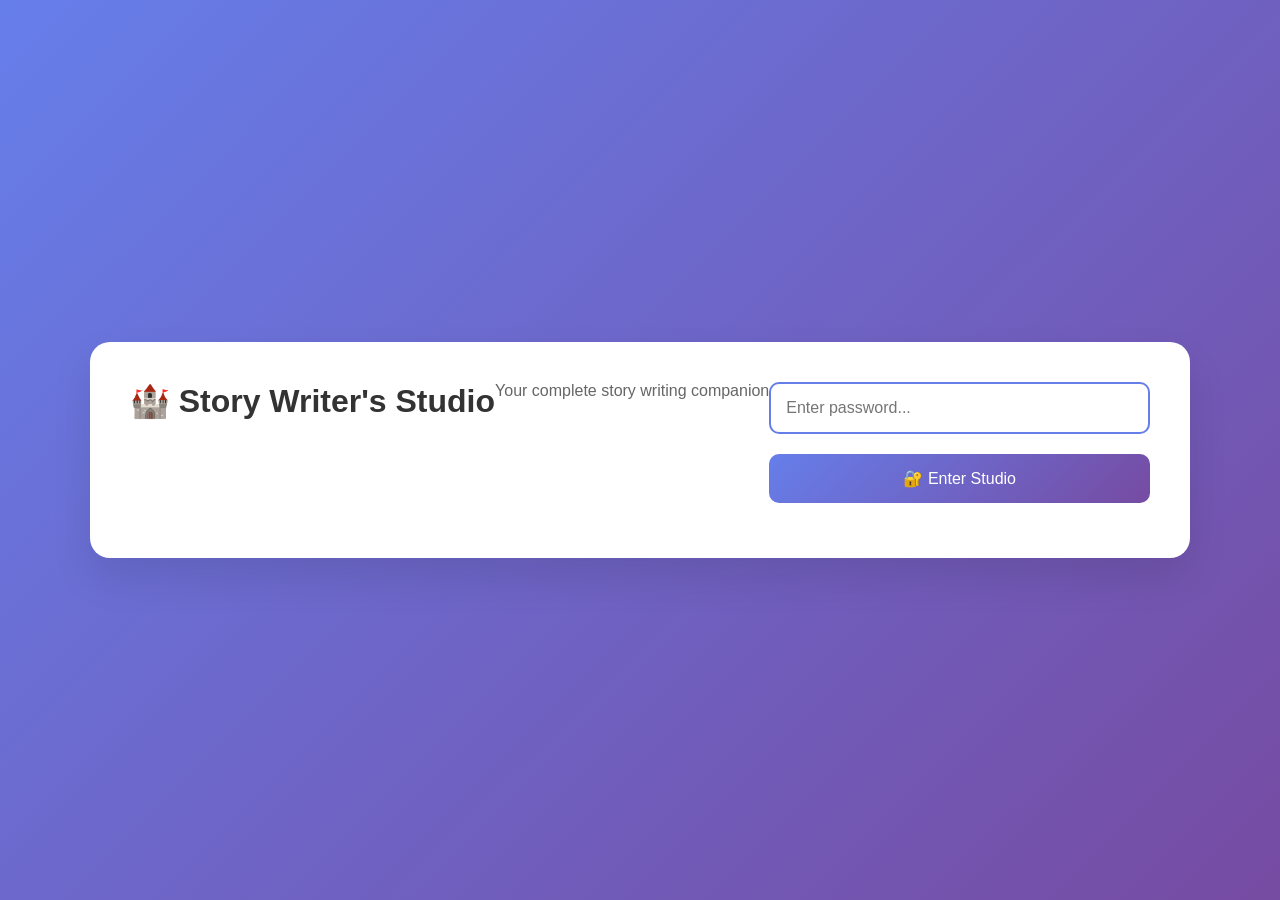
==== commit d337428f: "index" ====
--- a/index.html
+++ b/index.html
@@ -1,1530 +1,2146 @@
-﻿<!DOCTYPE html>
+<!DOCTYPE html>
 <html lang="en">
 <head>
     <meta charset="UTF-8">
     <meta name="viewport" content="width=device-width, initial-scale=1.0">
-    <title>Zachary's Weaning Tracker</title>
+    <title>Story Character Tracker - Writer's Studio</title>
     <style>
-        * { margin: 0; padding: 0; box-sizing: border-box; }
-        body { font-family: 'Segoe UI', Tahoma, Geneva, Verdana, sans-serif; background: linear-gradient(135deg, #ff9a9e, #fecfef); min-height: 100vh; padding: 20px; }
-        .container { max-width: 800px; margin: 0 auto; background: white; border-radius: 20px; box-shadow: 0 10px 30px rgba(0,0,0,0.1); overflow: hidden; }
-        .header { background: linear-gradient(135deg, #667eea, #764ba2); color: white; padding: 30px; text-align: center; }
-        .header-logo { max-width: 600px; max-height: 240px; width: auto; height: auto; margin-bottom: 15px; object-fit: contain; }
-        .header h1 { font-size: 2.5rem; margin-bottom: 10px; }
-        .header p { font-size: 1.1rem; opacity: 0.9; }
-        .user-info { position: absolute; top: 15px; right: 15px; color: white; font-size: 0.9rem; }
-        .logout-btn { background: rgba(255,255,255,0.2); color: white; border: none; padding: 5px 10px; border-radius: 15px; cursor: pointer; margin-left: 10px; }
-        .logout-btn:hover { background: rgba(255,255,255,0.3); }
-        .tabs { display: flex; background: #f8f9fa; border-bottom: 2px solid #dee2e6; }
-        .tab { flex: 1; padding: 15px; text-align: center; background: none; border: none; cursor: pointer; font-size: 1rem; font-weight: bold; color: #6c757d; transition: all 0.3s ease; }
-        .tab.active { color: #667eea; background: white; border-bottom: 3px solid #667eea; }
-        .tab:hover { background: #e9ecef; color: #495057; }
-        .content { padding: 20px; }
-        .tab-content { display: none; }
-        .tab-content.active { display: block; }
-        .summary-grid { display: grid; grid-template-columns: repeat(auto-fit, minmax(200px, 1fr)); gap: 20px; margin-bottom: 30px; }
-        .summary-card { background: linear-gradient(135deg, #667eea, #764ba2); color: white; padding: 25px; border-radius: 15px; text-align: center; box-shadow: 0 5px 15px rgba(0,0,0,0.1); }
-        .summary-number { font-size: 2.5rem; font-weight: bold; margin-bottom: 10px; }
-        .summary-label { font-size: 1rem; opacity: 0.9; }
-        .progress-bar { background: #e9ecef; border-radius: 20px; height: 30px; overflow: hidden; margin: 20px 0; position: relative; }
-        .progress-fill { background: linear-gradient(135deg, #28a745, #20c997); height: 100%; transition: width 0.5s ease; border-radius: 20px; }
-        .progress-text { position: absolute; width: 100%; text-align: center; line-height: 30px; font-weight: bold; color: #495057; }
-        .controls { display: flex; gap: 10px; justify-content: center; margin: 20px 0; flex-wrap: wrap; }
-        .export-btn, .import-btn { background: #007bff; color: white; border: none; padding: 10px 20px; border-radius: 25px; cursor: pointer; font-weight: bold; transition: all 0.3s ease; }
-        .export-btn:hover, .import-btn:hover { background: #0056b3; transform: translateY(-2px); box-shadow: 0 5px 15px rgba(0,123,255,0.3); }
-        .stage { margin-bottom: 25px; border-radius: 15px; background: white; box-shadow: 0 5px 15px rgba(0,0,0,0.1); overflow: hidden; }
-        .stage-header { background: linear-gradient(135deg, #667eea, #764ba2); color: white; padding: 20px; cursor: pointer; transition: all 0.3s ease; display: flex; justify-content: space-between; align-items: center; }
-        .stage-header:hover { background: linear-gradient(135deg, #5a67d8, #6b46c1); }
-        .stage-header h3 { font-size: 1.3rem; }
-        .stage-progress { font-size: 0.9rem; opacity: 0.9; }
-    .stage-info { background: transparent; border: none; padding: 6px; display: inline-flex; align-items: center; justify-content: center; cursor: pointer; }
-    .stage-info:focus { outline: none; box-shadow: none; }
-    /* collapsed by default; .stage.open will show the content */
-    .stage-content { display: none; grid-template-columns: repeat(auto-fit, minmax(300px, 1fr)); gap: 20px; padding: 25px; background: #f8f9fa; }
-    .stage.open .stage-content { display: grid; }
-        .food-item { background: white; padding: 20px; border-radius: 12px; border: 2px solid #e9ecef; transition: all 0.3s ease; position: relative; }
-        .food-item:hover { transform: translateY(-2px); box-shadow: 0 5px 15px rgba(0,0,0,0.1); }
-        .food-item.allergy-flagged { border-color: #ffc107; background: #fffbf0; }
-        .food-name { font-weight: bold; font-size: 1.1rem; margin-bottom: 15px; color: #495057; }
-        .allergy-flag { position: absolute; top: 10px; right: 10px; background: #ffc107; color: #212529; border-radius: 50%; width: 25px; height: 25px; display: flex; align-items: center; justify-content: center; font-size: 0.8rem; cursor: pointer; }
-        .food-controls { display: flex; flex-direction: column; gap: 10px; }
-        .tried-container { display: flex; align-items: center; gap: 10px; }
-        .tried-checkbox { width: 20px; height: 20px; cursor: pointer; }
-        .counter-container { display: flex; align-items: center; gap: 10px; }
-        .counter-btn { background: #667eea; color: white; border: none; width: 35px; height: 35px; border-radius: 50%; cursor: pointer; font-size: 1.2rem; font-weight: bold; transition: all 0.3s ease; }
-        .counter-btn:hover { background: #5a67d8; transform: scale(1.1); }
-        .counter-display { font-size: 1.2rem; font-weight: bold; color: #495057; min-width: 30px; text-align: center; }
-        .rating-container { display: flex; gap: 5px; align-items: center; }
-        .star { font-size: 1.5rem; cursor: pointer; transition: all 0.3s ease; filter: grayscale(100%); }
-        .star.filled { filter: none; }
-        .star:hover { transform: scale(1.2); }
-        .allergy-btn { background: #ffc107; color: #212529; border: none; padding: 8px 12px; border-radius: 20px; font-size: 0.8rem; cursor: pointer; margin-top: 10px; }
-        .allergy-btn:hover { background: #e0a800; }
-        .notes-section { background: white; padding: 20px; margin-top: 30px; border-radius: 15px; box-shadow: 0 5px 15px rgba(0,0,0,0.1); }
-        .notes-section h3 { color: #495057; margin-bottom: 15px; }
-        .notes-textarea { width: 100%; height: 100px; border: 2px solid #e9ecef; border-radius: 10px; padding: 15px; font-family: inherit; resize: vertical; }
-        .notes-textarea:focus { outline: none; border-color: #667eea; }
-        .auto-save-indicator { position: fixed; bottom: 20px; right: 20px; background: #28a745; color: white; padding: 10px 15px; border-radius: 20px; font-size: 0.9rem; opacity: 0; transition: opacity 0.3s ease; }
-        .auto-save-indicator.show { opacity: 1; }
-        .add-meal-section { background: white; padding: 30px; border-radius: 20px; box-shadow: 0 10px 30px rgba(0,0,0,0.1); margin: 20px 0; }
-        .add-meal-section h3 { color: #495057; margin-bottom: 25px; font-size: 1.5rem; text-align: center; }
-        .stage-selector { display: grid; grid-template-columns: repeat(auto-fit, minmax(200px, 1fr)); gap: 15px; margin-bottom: 25px; }
-        .stage-option { background: linear-gradient(135deg, #f8f9fa 0%, #e9ecef 100%); border: 2px solid #dee2e6; border-radius: 12px; padding: 15px; text-align: center; font-weight: 600; cursor: pointer; transition: all 0.3s ease; position: relative; overflow: hidden; }
-        .stage-option:hover { background: linear-gradient(135deg, #ff9a9e 0%, #fecfef 100%); transform: translateY(-2px); box-shadow: 0 6px 20px rgba(255, 182, 193, 0.4); }
-        .stage-option.selected { background: linear-gradient(135deg, #ff6b6b 0%, #ff8e8e 100%); color: white; transform: translateY(-2px); box-shadow: 0 6px 20px rgba(255, 107, 107, 0.5); border: 2px solid #ff4757; }
-        .meal-input-section { display: flex; gap: 15px; align-items: center; margin-bottom: 20px; }
-        .meal-input { flex: 1; padding: 12px 20px; border: 2px solid #dee2e6; border-radius: 25px; font-size: 1rem; transition: all 0.3s ease; background: white; }
-        .meal-input:focus { outline: none; border-color: #667eea; box-shadow: 0 0 0 3px rgba(102, 126, 234, 0.1); }
-        .add-meal-btn { background: linear-gradient(135deg, #667eea 0%, #764ba2 100%); color: white; border: none; padding: 12px 25px; border-radius: 25px; font-size: 1rem; font-weight: 600; cursor: pointer; transition: all 0.3s ease; white-space: nowrap; }
-        .add-meal-btn:hover:not(:disabled) { background: linear-gradient(135deg, #5a6fd8 0%, #6a4c93 100%); transform: translateY(-2px); box-shadow: 0 5px 15px rgba(102, 126, 234, 0.3); }
-        .add-meal-btn:disabled { background: #6c757d; cursor: not-allowed; opacity: 0.6; }
-        .loading { position: fixed; top: 50%; left: 50%; transform: translate(-50%, -50%); background: rgba(255,255,255,0.9); padding: 20px; border-radius: 10px; z-index: 1000; }
-
-        /* Login Screen */
-        .login-screen { position: fixed; top: 0; left: 0; width: 100%; height: 100%; background: linear-gradient(135deg, #ff9a9e, #fecfef); display: flex; align-items: center; justify-content: center; z-index: 2000; }
-        .login-container { background: white; padding: 40px; border-radius: 20px; box-shadow: 0 10px 30px rgba(0,0,0,0.2); max-width: 400px; width: 90%; }
-        .login-title { text-align: center; margin-bottom: 30px; color: #495057; }
-        .login-form { display: flex; flex-direction: column; gap: 15px; }
-        .login-input { padding: 15px; border: 2px solid #dee2e6; border-radius: 10px; font-size: 1rem; }
-        .login-input:focus { outline: none; border-color: #667eea; }
-        .login-btn { background: linear-gradient(135deg, #667eea 0%, #764ba2 100%); color: white; border: none; padding: 15px; border-radius: 10px; font-size: 1rem; font-weight: 600; cursor: pointer; }
-        .login-btn:hover { background: linear-gradient(135deg, #5a6fd8 0%, #6a4c93 100%); }
-        .register-toggle { text-align: center; margin-top: 15px; color: #6c757d; cursor: pointer; }
-        .register-toggle:hover { color: #495057; }
-
-        /* Achievement Popup */
-        .achievement-popup { position: fixed; top: 50%; left: 50%; transform: translate(-50%, -50%); background: white; padding: 30px; border-radius: 20px; box-shadow: 0 15px 40px rgba(0,0,0,0.3); z-index: 3000; text-align: center; max-width: 400px; width: 90%; }
-        .achievement-icon { font-size: 4rem; margin-bottom: 15px; }
-        .achievement-title { font-size: 1.5rem; font-weight: bold; color: #495057; margin-bottom: 10px; }
-        .achievement-desc { color: #6c757d; margin-bottom: 20px; }
-        .achievement-close { background: linear-gradient(135deg, #667eea 0%, #764ba2 100%); color: white; border: none; padding: 10px 20px; border-radius: 25px; cursor: pointer; }
-
-        /* Allergy Modal */
-        .allergy-modal { position: fixed; top: 0; left: 0; width: 100%; height: 100%; background: rgba(0,0,0,0.5); display: flex; align-items: center; justify-content: center; z-index: 3000; }
-        .allergy-modal-content { background: white; padding: 30px; border-radius: 20px; max-width: 500px; width: 90%; max-height: 80vh; overflow-y: auto; }
-        .allergy-symptoms { display: grid; grid-template-columns: repeat(auto-fit, minmax(200px, 1fr)); gap: 10px; margin: 20px 0; }
-        .symptom-option { background: #f8f9fa; border: 2px solid #dee2e6; padding: 10px; border-radius: 10px; cursor: pointer; text-align: center; transition: all 0.3s ease; }
-        .symptom-option.selected { background: #fffbf0; border-color: #ffc107; color: #856404; }
-        .modal-buttons { display: flex; gap: 10px; justify-content: flex-end; margin-top: 20px; }
-        .modal-btn { padding: 10px 20px; border: none; border-radius: 25px; cursor: pointer; font-weight: 600; }
-        .modal-btn.save { background: #ffc107; color: #212529; }
-        .modal-btn.cancel { background: #6c757d; color: white; }
-
-        @media (max-width: 768px) { 
-            .header { padding: 20px 15px; text-align: center; }
-            .header h1 { font-size: 1.8rem; } 
-            .header-logo { width: calc(100% - 30px); max-width: calc(100vw - 70px); height: auto; max-height: 20vh; object-fit: contain; display: block; margin: 0 auto 15px auto; } 
-            .user-info { position: static; margin-bottom: 15px; }
-            .summary-grid { grid-template-columns: repeat(auto-fit, minmax(150px, 1fr)); } 
-            .stage-content { grid-template-columns: 1fr; } 
-            .controls { flex-direction: column; align-items: center; } 
-            .stage-selector { grid-template-columns: repeat(auto-fit, minmax(150px, 1fr)); gap: 10px; } 
-            .stage-option { padding: 10px; font-size: 0.9rem; } 
-            .meal-input-section { flex-direction: column; align-items: stretch; } 
-            .add-meal-btn { width: 100%; margin-top: 10px; } 
-        }
-
-        /* Info modal title separator */
-        .info-modal h4 { border-bottom: 1px solid #e9ecef; padding-bottom: 8px; margin-bottom: 10px; }
-    /* Monetization UI */
-    .monetize-row { display:flex; gap:12px; align-items:center; justify-content:center; margin:18px 0; }
-    .ad-placeholder { max-width:320px; width:100%; text-align:center; opacity:0.95; border:1px dashed #ddd; padding:8px; border-radius:8px; background: #ffffffaa; }
-    .affiliate-card { background: linear-gradient(180deg,#fff 0%, #f8f9fa 100%); border: 1px solid #e9ecef; padding: 12px; border-radius: 12px; display:flex; gap:12px; align-items:center; justify-content:space-between; max-width:720px; margin: 12px auto; }
-    .affiliate-info { display:flex; gap:12px; align-items:center; }
-    .affiliate-btn { background:#ff9900; color:#111; border:none; padding:10px 14px; border-radius:10px; cursor:pointer; font-weight:700; text-decoration:none; }
-    .affiliate-disclaimer { font-size:0.85rem; color:#6c757d; text-align:center; margin-top:8px; }
-    .consent-banner { position: fixed; bottom: 18px; left: 18px; right: 18px; background: white; border-radius: 12px; box-shadow: 0 10px 30px rgba(0,0,0,0.12); padding: 12px 16px; display: none; z-index: 5000; align-items:center; justify-content:space-between; gap:12px; }
-    .consent-text { color:#495057; font-size:0.95rem; }
-    .consent-actions { display:flex; gap:8px; }
-    .consent-btn { background:#667eea; color:white; border:none; padding:8px 12px; border-radius:8px; cursor:pointer; }
-    .consent-btn.secondary { background:#6c757d; }
-    .privacy-modal { position: fixed; top: 50%; left: 50%; transform: translate(-50%,-50%); z-index: 6000; background: white; padding: 18px; border-radius: 12px; box-shadow: 0 10px 30px rgba(0,0,0,0.2); display: none; max-width: 760px; width: 92%; max-height: 80vh; overflow-y: auto; }
+        * {
+            margin: 0;
+            padding: 0;
+            box-sizing: border-box;
+        }
+        
+        body {
+            font-family: 'Segoe UI', Tahoma, Geneva, Verdana, sans-serif;
+            background: linear-gradient(135deg, #667eea 0%, #764ba2 100%);
+            min-height: 100vh;
+            display: flex;
+            align-items: center;
+            justify-content: center;
+        }
+        
+        .login-screen {
+            background: white;
+            padding: 40px;
+            border-radius: 20px;
+            box-shadow: 0 20px 40px rgba(0,0,0,0.1);
+            text-align: center;
+            min-width: 400px;
+        }
+        
+        .login-screen h1 {
+            color: #333;
+            margin-bottom: 10px;
+            font-size: 2rem;
+        }
+        
+        .login-screen p {
+            color: #666;
+            margin-bottom: 30px;
+        }
+        
+        .login-form input {
+            width: 100%;
+            padding: 15px;
+            border: 2px solid #e1e5e9;
+            border-radius: 10px;
+            font-size: 16px;
+            margin-bottom: 20px;
+            transition: border-color 0.3s;
+        }
+        
+        .login-form input:focus {
+            outline: none;
+            border-color: #667eea;
+        }
+        
+        .login-form button {
+            width: 100%;
+            padding: 15px;
+            background: linear-gradient(135deg, #667eea 0%, #764ba2 100%);
+            color: white;
+            border: none;
+            border-radius: 10px;
+            font-size: 16px;
+            cursor: pointer;
+            transition: transform 0.2s;
+        }
+        
+        .login-form button:hover {
+            transform: translateY(-2px);
+        }
+        
+        .login-error {
+            color: #e74c3c;
+            margin-top: 15px;
+            font-weight: 500;
+        }
+        
+        /* Main App Styles */
+        .app-container {
+            display: none;
+            width: 100vw;
+            height: 100vh;
+            background: #f5f7fa;
+            overflow: hidden;
+        }
+        
+        /* Header */
+        .header {
+            background: linear-gradient(135deg, #667eea 0%, #764ba2 100%);
+            color: white;
+            padding: 15px 20px;
+            display: flex;
+            justify-content: space-between;
+            align-items: center;
+            box-shadow: 0 2px 10px rgba(0,0,0,0.1);
+            z-index: 100;
+        }
+        
+        .header h1 {
+            font-size: 1.5rem;
+            font-weight: 600;
+        }
+        
+        .header-controls {
+            display: flex;
+            gap: 15px;
+            align-items: center;
+        }
+        
+        .connection-status {
+            display: flex;
+            align-items: center;
+            gap: 10px;
+            background: rgba(255,255,255,0.1);
+            padding: 8px 15px;
+            border-radius: 20px;
+            font-size: 14px;
+        }
+        
+        .status-dot {
+            width: 8px;
+            height: 8px;
+            border-radius: 50%;
+            background: #ff6b6b;
+        }
+        
+        .status-dot.connected {
+            background: #51cf66;
+        }
+        
+        .logout-btn, .sync-btn {
+            background: rgba(255,255,255,0.1);
+            color: white;
+            border: none;
+            padding: 8px 15px;
+            border-radius: 15px;
+            cursor: pointer;
+            font-size: 14px;
+            transition: background 0.3s;
+        }
+        
+        .logout-btn:hover, .sync-btn:hover {
+            background: rgba(255,255,255,0.2);
+        }
+        
+        /* Layout */
+        .main-layout {
+            display: flex;
+            height: calc(100vh - 70px);
+        }
+        
+        /* Sidebar */
+        .sidebar {
+            width: 350px;
+            background: white;
+            border-right: 1px solid #e1e5e9;
+            display: flex;
+            flex-direction: column;
+            overflow: hidden;
+        }
+        
+        .sidebar-tabs {
+            display: flex;
+            background: #f8f9fa;
+            border-bottom: 1px solid #e1e5e9;
+        }
+        
+        .sidebar-tab {
+            flex: 1;
+            padding: 12px;
+            text-align: center;
+            background: none;
+            border: none;
+            cursor: pointer;
+            font-weight: 500;
+            color: #666;
+            transition: all 0.3s;
+        }
+        
+        .sidebar-tab.active {
+            background: white;
+            color: #667eea;
+            border-bottom: 2px solid #667eea;
+        }
+        
+        .sidebar-content {
+            flex: 1;
+            overflow-y: auto;
+            padding: 15px;
+        }
+        
+        /* Characters Tab */
+        .character-grid {
+            display: grid;
+            grid-template-columns: repeat(auto-fill, minmax(150px, 1fr));
+            gap: 15px;
+            margin-bottom: 20px;
+        }
+        
+        .character-card {
+            background: #f8f9fa;
+            border-radius: 12px;
+            padding: 15px;
+            text-align: center;
+            cursor: pointer;
+            transition: all 0.3s;
+            border: 2px solid transparent;
+        }
+        
+        .character-card:hover {
+            transform: translateY(-2px);
+            box-shadow: 0 4px 15px rgba(0,0,0,0.1);
+            border-color: #667eea;
+        }
+        
+        .character-card.deceased {
+            opacity: 0.7;
+            background: #f1f3f4;
+        }
+        
+        .character-avatar {
+            width: 80px;
+            height: 80px;
+            border-radius: 50%;
+            margin: 0 auto 10px auto;
+            background: linear-gradient(135deg, #667eea 0%, #764ba2 100%);
+            display: flex;
+            align-items: center;
+            justify-content: center;
+            color: white;
+            font-size: 24px;
+            font-weight: bold;
+            overflow: hidden;
+        }
+        
+        .character-avatar img {
+            width: 100%;
+            height: 100%;
+            object-fit: cover;
+        }
+        
+        .character-name {
+            font-weight: 600;
+            color: #333;
+            margin-bottom: 5px;
+            font-size: 14px;
+        }
+        
+        .character-details {
+            font-size: 12px;
+            color: #666;
+            line-height: 1.3;
+        }
+        
+        /* Chapters Tab */
+        .chapters-list {
+            display: flex;
+            flex-direction: column;
+            gap: 8px;
+        }
+        
+        .chapter-item {
+            display: flex;
+            justify-content: space-between;
+            align-items: center;
+            padding: 12px 15px;
+            background: #f8f9fa;
+            border-radius: 8px;
+            cursor: pointer;
+            transition: all 0.3s;
+            border-left: 4px solid #667eea;
+        }
+        
+        .chapter-item:hover {
+            background: #e3f2fd;
+            transform: translateX(5px);
+        }
+        
+        .chapter-item.active {
+            background: #667eea;
+            color: white;
+        }
+        
+        .chapter-info {
+            flex: 1;
+        }
+        
+        .chapter-title {
+            font-weight: 600;
+            margin-bottom: 4px;
+            font-size: 14px;
+        }
+        
+        .chapter-meta {
+            font-size: 12px;
+            opacity: 0.7;
+        }
+        
+        .chapter-actions {
+            display: flex;
+            gap: 5px;
+        }
+        
+        .chapter-btn {
+            padding: 4px 8px;
+            border: none;
+            border-radius: 4px;
+            cursor: pointer;
+            font-size: 12px;
+            transition: all 0.2s;
+        }
+        
+        .chapter-btn.edit {
+            background: #28a745;
+            color: white;
+        }
+        
+        .chapter-btn.delete {
+            background: #dc3545;
+            color: white;
+        }
+        
+        .add-chapter-btn {
+            width: 100%;
+            padding: 15px;
+            background: linear-gradient(135deg, #667eea 0%, #764ba2 100%);
+            color: white;
+            border: none;
+            border-radius: 8px;
+            cursor: pointer;
+            font-size: 14px;
+            font-weight: 600;
+            margin-top: 15px;
+            transition: transform 0.2s;
+        }
+        
+        .add-chapter-btn:hover {
+            transform: translateY(-2px);
+        }
+        
+        /* Map Tab */
+        .map-container {
+            width: 100%;
+            height: 500px;
+            border: 2px solid #e1e5e9;
+            border-radius: 12px;
+            overflow: hidden;
+            position: relative;
+            background: #f8f9fa;
+            cursor: pointer;
+        }
+        
+        .map-container:hover {
+            border-color: #667eea;
+            box-shadow: 0 4px 12px rgba(102, 126, 234, 0.2);
+        }
+        
+        .map-popup {
+            position: fixed;
+            top: 0;
+            left: 0;
+            width: 100vw;
+            height: 100vh;
+            background: rgba(0,0,0,0.8);
+            display: none;
+            justify-content: center;
+            align-items: center;
+            z-index: 1000;
+        }
+        
+        .map-popup-content {
+            background: white;
+            border-radius: 10px;
+            max-width: 95vw;
+            max-height: 95vh;
+            overflow: auto;
+            position: relative;
+            padding: 20px;
+        }
+        
+        .map-close-btn {
+            position: absolute;
+            top: 10px;
+            right: 15px;
+            background: rgba(0,0,0,0.7);
+            color: white;
+            border: none;
+            border-radius: 50%;
+            width: 35px;
+            height: 35px;
+            cursor: pointer;
+            font-size: 18px;
+            z-index: 10;
+        }
+        
+        .map-close-btn:hover {
+            background: rgba(0,0,0,0.9);
+        }
+        
+        .pin-popup {
+            position: absolute;
+            background: white;
+            border: 2px solid #333;
+            border-radius: 8px;
+            padding: 10px;
+            box-shadow: 0 4px 12px rgba(0,0,0,0.3);
+            z-index: 100;
+            min-width: 150px;
+            max-width: 250px;
+            pointer-events: auto;
+        }
+        
+        .pin-popup h4 {
+            margin: 0 0 5px 0;
+            color: #333;
+        }
+        
+        .pin-popup p {
+            margin: 0;
+            color: #666;
+            font-size: 12px;
+        }
+        
+        .map-image {
+            width: 100%;
+            height: 100%;
+            object-fit: contain;
+            cursor: grab;
+        }
+        
+        .map-pin {
+            position: absolute;
+            width: 20px;
+            height: 20px;
+            background: #667eea;
+            border-radius: 50%;
+            border: 2px solid white;
+            cursor: pointer;
+            transition: transform 0.2s;
+            z-index: 10;
+        }
+        
+        .map-pin:hover {
+            transform: scale(1.2);
+        }
+        
+        .map-pin.character {
+            background: #28a745;
+        }
+        
+        .map-pin.place {
+            background: #667eea;
+        }
+        
+        /* Main Editor */
+        .editor-area {
+            flex: 1;
+            display: flex;
+            flex-direction: column;
+            background: white;
+            overflow: hidden;
+        }
+        
+        .editor-toolbar {
+            background: #f8f9fa;
+            border-bottom: 1px solid #e1e5e9;
+            padding: 15px 20px;
+            display: flex;
+            justify-content: space-between;
+            align-items: center;
+            flex-wrap: wrap;
+            gap: 15px;
+        }
+        
+        .editor-title {
+            flex: 1;
+            font-size: 18px;
+            font-weight: 600;
+            color: #333;
+            min-width: 200px;
+        }
+        
+        .editor-stats {
+            display: flex;
+            gap: 20px;
+            align-items: center;
+            font-size: 14px;
+            color: #666;
+        }
+        
+        .stat-item {
+            display: flex;
+            align-items: center;
+            gap: 5px;
+        }
+        
+        .editor-tools {
+            display: flex;
+            gap: 10px;
+            align-items: center;
+        }
+        
+        .tool-btn {
+            padding: 8px 12px;
+            border: 1px solid #e1e5e9;
+            background: white;
+            border-radius: 6px;
+            cursor: pointer;
+            font-size: 14px;
+            transition: all 0.2s;
+        }
+        
+        .tool-btn:hover {
+            background: #667eea;
+            color: white;
+            border-color: #667eea;
+        }
+        
+        .editor-content {
+            flex: 1;
+            padding: 20px;
+            overflow-y: auto;
+        }
+        
+        .story-editor {
+            width: 100%;
+            height: 100%;
+            border: none;
+            outline: none;
+            font-size: 16px;
+            line-height: 1.6;
+            resize: none;
+            background: transparent;
+            font-family: 'Georgia', serif;
+        }
+        
+        .story-editor:focus {
+            outline: none;
+        }
+        
+        /* Character Modal */
+        .modal-overlay {
+            position: fixed;
+            top: 0;
+            left: 0;
+            width: 100%;
+            height: 100%;
+            background: rgba(0, 0, 0, 0.7);
+            display: none;
+            justify-content: center;
+            align-items: center;
+            z-index: 1000;
+        }
+        
+        .modal-content {
+            background: white;
+            border-radius: 15px;
+            max-width: 600px;
+            max-height: 80vh;
+            overflow-y: auto;
+            margin: 20px;
+            box-shadow: 0 20px 40px rgba(0,0,0,0.3);
+        }
+        
+        .modal-header {
+            background: linear-gradient(135deg, #667eea 0%, #764ba2 100%);
+            color: white;
+            padding: 20px;
+            border-radius: 15px 15px 0 0;
+            display: flex;
+            justify-content: space-between;
+            align-items: center;
+        }
+        
+        .modal-body {
+            padding: 20px;
+        }
+        
+        .character-photo {
+            width: 120px;
+            height: 120px;
+            border-radius: 50%;
+            object-fit: cover;
+            border: 4px solid #fff;
+            margin: 0 auto 20px auto;
+            display: block;
+            box-shadow: 0 4px 15px rgba(0,0,0,0.2);
+        }
+        
+        .character-initials-large {
+            width: 120px;
+            height: 120px;
+            border-radius: 50%;
+            background: linear-gradient(135deg, #667eea 0%, #764ba2 100%);
+            color: white;
+            display: flex;
+            align-items: center;
+            justify-content: center;
+            font-size: 36px;
+            font-weight: bold;
+            margin: 0 auto 20px auto;
+            box-shadow: 0 4px 15px rgba(0,0,0,0.2);
+        }
+        
+        .info-grid {
+            display: grid;
+            grid-template-columns: 1fr 1fr;
+            gap: 15px;
+            margin-bottom: 20px;
+        }
+        
+        .info-item {
+            background: #f8f9fa;
+            padding: 12px;
+            border-radius: 8px;
+            border-left: 4px solid #667eea;
+        }
+        
+        .info-item.deceased {
+            border-left-color: #6c757d;
+            background: #f1f3f4;
+        }
+        
+        .info-label {
+            font-size: 11px;
+            color: #6c757d;
+            text-transform: uppercase;
+            font-weight: 600;
+            margin-bottom: 5px;
+            letter-spacing: 0.5px;
+        }
+        
+        .info-value {
+            font-size: 14px;
+            color: #333;
+            font-weight: 500;
+        }
+        
+        .close-btn {
+            background: none;
+            border: none;
+            color: white;
+            font-size: 24px;
+            cursor: pointer;
+            padding: 5px 10px;
+            border-radius: 5px;
+            transition: background 0.2s;
+        }
+        
+        .close-btn:hover {
+            background: rgba(255,255,255,0.2);
+        }
+        
+        /* Responsive Design */
+        @media (max-width: 768px) {
+            .sidebar {
+                width: 300px;
+            }
+            
+            .character-grid {
+                grid-template-columns: repeat(auto-fill, minmax(120px, 1fr));
+            }
+            
+            .character-avatar {
+                width: 60px;
+                height: 60px;
+                font-size: 20px;
+            }
+            
+            .editor-toolbar {
+                flex-direction: column;
+                align-items: stretch;
+            }
+            
+            .editor-stats {
+                justify-content: space-between;
+            }
+            
+            .info-grid {
+                grid-template-columns: 1fr;
+            }
+        }
+        
+        /* Loading States */
+        .loading {
+            display: flex;
+            align-items: center;
+            justify-content: center;
+            padding: 40px;
+            color: #666;
+            font-style: italic;
+        }
+        
+        .loading::after {
+            content: '';
+            width: 20px;
+            height: 20px;
+            border: 2px solid #e1e5e9;
+            border-top: 2px solid #667eea;
+            border-radius: 50%;
+            margin-left: 10px;
+            animation: spin 1s linear infinite;
+        }
+        
+        @keyframes spin {
+            0% { transform: rotate(0deg); }
+            100% { transform: rotate(360deg); }
+        }
+        
+        /* Server Connection */
+        .connection-panel {
+            background: white;
+            border: 2px solid #ffeaa7;
+            border-radius: 8px;
+            padding: 15px;
+            margin-bottom: 20px;
+        }
+        
+        .connection-panel.connected {
+            border-color: #55a3ff;
+            background: #e3f2fd;
+        }
+        
+        .connection-input {
+            width: 100%;
+            padding: 10px;
+            border: 1px solid #e1e5e9;
+            border-radius: 6px;
+            margin-bottom: 10px;
+            font-size: 14px;
+        }
+        
+        .connection-btn {
+            width: 100%;
+            padding: 10px;
+            background: #667eea;
+            color: white;
+            border: none;
+            border-radius: 6px;
+            cursor: pointer;
+            font-size: 14px;
+            font-weight: 500;
+            margin-bottom: 5px;
+        }
+        
+        .connection-status-text {
+            font-size: 12px;
+            text-align: center;
+            padding: 5px;
+        }
     </style>
 </head>
 <body>
     <!-- Login Screen -->
     <div id="loginScreen" class="login-screen">
-            <div class="login-container">
-            <img src="this.png" alt="Weaning Tracker Logo" style="display:block; margin:0 auto 15px auto; max-width:220px;" />
-            <h2 class="login-title"></h2>
-            <form id="loginForm" class="login-form">
-                <input type="text" id="loginEmail" class="login-input" placeholder="Email address or username" maxlength="100">
-                <input type="password" id="loginPassword" class="login-input" placeholder="Password" maxlength="100">
-                <input type="password" id="loginPasswordConfirm" class="login-input" placeholder="Confirm password (for registration)" maxlength="100" style="display:none">
-                <div style="display:flex; align-items:center; gap:10px; margin-top:5px;">
-                    <input type="checkbox" id="rememberMe" />
-                    <label for="rememberMe" style="font-size:0.95rem; color:#6c757d;">Remember me on this device</label>
-                </div>
-                <div style="display:flex; gap:8px; align-items:center;">
-                    <button type="submit" id="loginBtn" class="login-btn">Login</button>
-                </div>
-                    <div style="display:flex; justify-content:space-between; align-items:center; margin-top:8px;">
-                    <button type="button" class="register-toggle" id="registerToggle">Don't have an account? Register</button>
-                    <div style="font-size:0.9rem;"><a href="javascript:void(0)" id="forgotPassword">Forgot password?</a></div>
-                </div>
-                <div id="loginStatus" style="margin-top:10px; font-size:0.9rem; color:#6c757d;"></div>
-
-            </form>
+        <h1>🏰 Story Writer's Studio</h1>
+        <p>Your complete story writing companion</p>
+        <div class="login-form">
+            <input type="password" id="passwordInput" placeholder="Enter password..." />
+            <button id="loginBtn">🔐 Enter Studio</button>
+            <div id="loginError" class="login-error"></div>
         </div>
     </div>
 
-    <!-- Achievement Popup -->
-    <div id="achievementPopup" class="achievement-popup" style="display: none;">
-        <div class="achievement-icon" id="achievementIcon">🏆</div>
-        <div class="achievement-title" id="achievementTitle">Achievement Unlocked!</div>
-        <div class="achievement-desc" id="achievementDesc">You've reached a milestone!</div>
-    <button type="button" class="achievement-close" onclick="closeAchievement()">Awesome!</button>
-    </div>
+    <!-- Main App -->
+    <div id="mainApp" class="app-container">
+        <!-- Header -->
+        <div class="header">
+            <h1>🏰 Story Writer's Studio</h1>
+            <div class="header-controls">
+                <div class="connection-status">
+                    <div id="statusDot" class="status-dot"></div>
+                    <span id="statusText">Connecting...</span>
+                </div>
+                <button id="syncBtn" class="sync-btn">🔄 Sync</button>
+                <button id="logoutBtn" class="logout-btn">🚪 Exit</button>
+            </div>
+        </div>
 
-    <!-- Allergy Modal -->
-    <div id="allergyModal" class="allergy-modal" style="display: none;">
-        <div class="allergy-modal-content">
-            <h3>⚠️ Report Allergic Reaction</h3>
-            <p>Food: <strong id="allergyFoodName"></strong></p>
-            <div id="allergyHistory" style="display: none; background: #fffbf0; border: 2px solid #ffc107; border-radius: 10px; padding: 15px; margin: 15px 0;">
-                <h4 style="color: #856404; margin-bottom: 10px;">Previous Reactions:</h4>
-                <div id="allergyHistoryList"></div>
+        <div class="main-layout">
+            <!-- Sidebar -->
+            <div class="sidebar">
+                <!-- Connection Panel -->
+                <div id="connectionPanel" class="connection-panel">
+                    <input type="text" id="serverUrl" class="connection-input" 
+                           value="http://192.168.4.111:8000" placeholder="Server URL">
+                    <button id="connectBtn" class="connection-btn">🔗 Connect</button>
+                    <div id="connectionStatus" class="connection-status-text">Not connected</div>
+                </div>
+
+                <!-- Sidebar Tabs -->
+                <div class="sidebar-tabs">
+                    <button class="sidebar-tab active" data-tab="characters">👥 Characters</button>
+                    <button class="sidebar-tab" data-tab="chapters">📚 Chapters</button>
+                    <button class="sidebar-tab" data-tab="map">🗺️ Map</button>
+                </div>
+
+                <!-- Sidebar Content -->
+                <div class="sidebar-content">
+                    <!-- Characters Tab -->
+                    <div id="charactersTab" class="tab-content active">
+                        <div id="charactersGrid" class="character-grid">
+                            <div class="loading">Loading characters...</div>
+                        </div>
+                    </div>
+
+                    <!-- Chapters Tab -->
+                    <div id="chaptersTab" class="tab-content" style="display: none;">
+                        <div id="chaptersList" class="chapters-list">
+                            <div class="loading">Loading chapters...</div>
+                        </div>
+                        <button id="addChapterBtn" class="add-chapter-btn">📝 Add New Chapter</button>
+                    </div>
+
+                    <!-- Map Tab -->
+                    <div id="mapTab" class="tab-content" style="display: none;">
+                        <div id="mapContainer" class="map-container">
+                            <div class="loading">Loading map...</div>
+                        </div>
+                    </div>
+                </div>
             </div>
-            <div class="allergy-symptoms">
-                <div class="symptom-option" data-symptom="rash">Skin rash/hives</div>
-                <div class="symptom-option" data-symptom="swelling">Swelling (face/lips)</div>
-                <div class="symptom-option" data-symptom="breathing">Breathing difficulty</div>
-                <div class="symptom-option" data-symptom="vomiting">Vomiting</div>
-                <div class="symptom-option" data-symptom="diarrhea">Diarrhea</div>
-                <div class="symptom-option" data-symptom="fussiness">Excessive fussiness</div>
-                <div class="symptom-option" data-symptom="other">Other symptoms</div>
-            </div>
-            <textarea id="allergyNotes" placeholder="Additional notes about the reaction..." rows="3" style="width: 100%; margin: 10px 0; padding: 10px; border: 2px solid #dee2e6; border-radius: 10px;"></textarea>
-            <div class="modal-buttons">
-                <button type="button" class="modal-btn cancel" onclick="closeAllergyModal()">Cancel</button>
-                <button type="button" class="modal-btn save" onclick="saveAllergyReport()">Report Reaction</button>
+
+            <!-- Main Editor Area -->
+            <div class="editor-area">
+                <div class="editor-toolbar">
+                    <div id="editorTitle" class="editor-title">Select a chapter to start writing</div>
+                    <div class="editor-stats">
+                        <div class="stat-item">
+                            <span>�</span>
+                            <span id="totalWordCount">0 total words</span>
+                        </div>
+                        <div class="stat-item">
+                            <span>�📊</span>
+                            <span id="wordCount">0 current words</span>
+                        </div>
+                        <div class="stat-item">
+                            <span>📝</span>
+                            <span id="charCount">0 characters</span>
+                        </div>
+                        <div class="stat-item">
+                            <span>⏱️</span>
+                            <span id="readTime">0 min read</span>
+                        </div>
+                    </div>
+                    <div class="editor-tools">
+                        <button class="tool-btn" id="spellCheckBtn" title="Spell Check">📖 Spell Check</button>
+                        <button class="tool-btn" id="thesaurusBtn" title="Thesaurus">📚 Thesaurus</button>
+                        <button class="tool-btn" id="saveBtn" title="Save Chapter">💾 Save</button>
+                    </div>
+                </div>
+                
+                <div class="editor-content">
+                    <textarea id="storyEditor" class="story-editor" 
+                              placeholder="Select a chapter from the sidebar to start writing your story..."
+                              spellcheck="true" 
+                              autocorrect="on"
+                              autocomplete="off"></textarea>
+                </div>
             </div>
         </div>
     </div>
 
-    <div id="loading" class="loading" style="display: none;">
-        <div>🔄 Syncing data...</div>
-    </div>
-
-    <div class="container" id="mainApp" style="display: none;">
-        <div class="header">
-            <div class="user-info">
-                👤 <span id="currentUser"></span>
-                <button type="button" class="logout-btn" onclick="logout()">Logout</button>
+    <!-- Character Detail Modal -->
+    <div id="characterModal" class="modal-overlay">
+        <div class="modal-content">
+            <div class="modal-header">
+                <h2 id="modalCharacterName">Character Details</h2>
+                <button class="close-btn" onclick="closeCharacterModal()">&times;</button>
             </div>
-            <img src="this.png" alt="Zachary's Weaning Tracker" class="header-logo">
-            <p>Track every taste, every try, every triumph!</p>
-        </div>
-        <div class="tabs">
-            <button type="button" class="tab active" onclick="switchTab('summary', event)">📊 Summary</button>
-            <button type="button" class="tab" onclick="switchTab('stages', event)">📅 Stages</button>
-            <button type="button" class="tab" onclick="switchTab('addMeal', event)">➕ Add Meal</button>
-        </div>
-        <div class="content">
-            <div id="summary" class="tab-content active">
-                <div class="summary-grid">
-                    <div class="summary-card"><div class="summary-number" id="totalTried">0</div><div class="summary-label">Foods Tried</div></div>
-                    <div class="summary-card"><div class="summary-number" id="totalAttempts">0</div><div class="summary-label">Total Attempts</div></div>
-                    <div class="summary-card"><div class="summary-number" id="avgRating">0</div><div class="summary-label">Average Rating</div></div>
-                    <div class="summary-card"><div class="summary-number" id="favoriteFoods">0</div><div class="summary-label">5-Star Foods</div></div>
-                </div>
-                <div class="progress-bar"><div class="progress-fill" id="progressBar"></div><div class="progress-text" id="progressText">0% Complete</div></div>
-                <div class="controls">
-                    <button type="button" class="export-btn" onclick="exportData()">📥 Export Data</button>
-                    <button type="button" class="import-btn" onclick="importData()">📤 Import Data</button>
-                    <input type="file" id="importFile" accept=".json" style="display: none;" onchange="handleImport(this)">
-                </div>
-                <div class="notes-section"><h3>📝 Notes</h3><textarea class="notes-textarea" id="notesArea" placeholder="Add any notes about Zachary's weaning journey..."></textarea></div>
-                <!-- Monetization: donation + ad placeholder -->
-                <div class="monetize-row" id="monetizeRow">
-                    <a href="https://www.buymeacoffee.com/YOURNAME" target="_blank" rel="noopener noreferrer">
-                        <img src="https://cdn.buymeacoffee.com/buttons/bmc-new-btn-logo.svg" alt="Buy Me A Coffee" style="height:36px;">
-                    </a>
-                    <div id="adPlaceholder" class="ad-placeholder">
-                        <small>Ad space (replace with AdSense ad unit after account/site approval)</small>
-                    </div>
-
-                    <!-- Affiliate card: Amazon Associate link + required disclosure -->
-                    <div class="affiliate-card" style="display:flex; align-items:center; gap:12px; margin-left:18px;">
-                        <a href="https://amzn.to/45wAMkT" target="_blank" rel="noopener noreferrer nofollow" style="display:flex; align-items:center; gap:12px; text-decoration:none; color:inherit;">
-                            <img src="ellas.png" alt="Ella's Kitchen product" style="width:72px;height:72px;object-fit:cover;border-radius:8px;border:1px solid #e6e6e6;">
-                            <div style="flex:1;">
-                                <div style="font-weight:700;">Ella's Kitchen — tasty baby food</div>
-                                <div style="font-size:0.9rem; color:#555;">Great deal on some fantastic food developed by another parent, Ella's Kitchen.</div>
-                            </div>
-                            <div>
-                                <span class="affiliate-cta" style="display:inline-block;background:#ff9900;color:#111;padding:8px 12px;border-radius:6px;text-decoration:none;font-weight:700;">Shop on Amazon</span>
-                            </div>
-                        </a>
-                    </div>
-                    <div class="affiliate-disclaimer" style="width:100%; margin-top:8px; font-size:0.82rem; color:#444;">
-                        <small>Disclosure: As an Amazon Associate I earn from qualifying purchases. This is an affiliate link — thank you for supporting development.</small>
-                    </div>
-                </div>
-            </div>
-            <div id="stages" class="tab-content"><div id="stagesContainer"></div></div>
-            <div id="addMeal" class="tab-content">
-                <div class="add-meal-section">
-                    <h3>Add Custom Meal</h3>
-                    <p style="text-align: center; margin-bottom: 25px; color: #6c757d;">Add a custom food for Zachary and choose which weaning stage it belongs to.</p>
-                    <div class="stage-selector">
-                        <div class="stage-option" data-stage="Week 1-2: First Tastes"><strong>Week 1-2</strong><br>First Tastes</div>
-                        <div class="stage-option" data-stage="Week 3-4: Building Confidence"><strong>Week 3-4</strong><br>Building Confidence</div>
-                        <div class="stage-option" data-stage="Week 5-6: Introducing Lumps"><strong>Week 5-6</strong><br>Introducing Lumps</div>
-                        <div class="stage-option" data-stage="Week 7-10: Variety & Textures"><strong>Week 7-10</strong><br>Variety & Textures</div>
-                        <div class="stage-option" data-stage="Week 11-16: Chopped & Chunkier"><strong>Week 11-16</strong><br>Chopped & Chunkier</div>
-                        <div class="stage-option" data-stage="Month 9-12: Joining Family Meals"><strong>Month 9-12</strong><br>Joining Family Meals</div>
-                    </div>
-                    <div class="meal-input-section">
-                        <input type="text" id="mealName" class="meal-input" placeholder="Enter custom meal name (e.g., 'Homemade applesauce')" maxlength="50">
-                        <button type="button" id="addMealBtn" class="add-meal-btn" disabled>Add Meal</button>
-                    </div>
-                </div>
+            <div class="modal-body" id="modalBody">
+                <!-- Content will be filled by JavaScript -->
             </div>
         </div>
     </div>
-    <div class="auto-save-indicator" id="autoSaveIndicator">✅ Synced to cloud!</div>
-    <div class="info-modal" id="infoModal" style="display:none; position:fixed; z-index:4000; left:50%; top:50%; transform:translate(-50%,-50%); background:white; padding:20px; border-radius:12px; box-shadow:0 10px 30px rgba(0,0,0,0.2); max-width:600px; width:90%;">
-        <button type="button" class="close-info" id="closeInfoBtn" style="position:absolute; right:10px; top:10px;">✖</button>
-        <h4 id="infoModalTitle">Info</h4>
-        <div id="infoModalBody"></div>
-    </div>
-    <!-- Consent banner for ads -->
-    <div class="consent-banner" id="consentBanner">
-        <div class="consent-text">We use ads to support development. Allow personalized ads on this device?</div>
-        <div class="consent-actions">
-            <button type="button" class="consent-btn secondary" id="consentDecline">Not now</button>
-            <button type="button" class="consent-btn" id="consentAccept">Yes, enable ads</button>
-        </div>
-    </div>
 
-    <!-- Privacy modal (explain ad behaviour) -->
-    <div class="privacy-modal" id="privacyModal">
-        <h3>Privacy & Ads</h3>
-        <p>We may load third-party advertising scripts (e.g., Google AdSense) which may use cookies to personalise ads. You can choose to enable ads or keep the app ad-free. For details, see our privacy policy (you should host a privacy policy on your site when using ad networks).</p>
-        <div style="display:flex; gap:8px; justify-content:flex-end; margin-top:12px;">
-            <button type="button" class="consent-btn secondary" id="privacyClose">Close</button>
-        </div>
-    </div>
-    
-    <!-- Firebase SDK -->
-    <script type="module">
-        import { initializeApp } from 'https://www.gstatic.com/firebasejs/10.12.4/firebase-app.js';
-        import { getDatabase, ref, onValue, set, push, get } from 'https://www.gstatic.com/firebasejs/10.12.4/firebase-database.js';
-    import { getAuth, createUserWithEmailAndPassword, signInWithEmailAndPassword, sendPasswordResetEmail, onAuthStateChanged, signOut, setPersistence, browserLocalPersistence, browserSessionPersistence } from 'https://www.gstatic.com/firebasejs/10.12.4/firebase-auth.js';
-
-        // Your Firebase configuration
-        const firebaseConfig = {
-            apiKey: "AIzaSyCFGP2fcznEA_ubCtcWpQT4Ny99R7U4vHY",
-            authDomain: "zachary-weaning.firebaseapp.com",
-            databaseURL: "https://zachary-weaning-default-rtdb.firebaseio.com",
-            projectId: "zachary-weaning",
-            storageBucket: "zachary-weaning.firebasestorage.app",
-            messagingSenderId: "135558156277",
-            appId: "1:135558156277:web:97055f024492f3a7879abc",
-            measurementId: "G-3WWJ4G6XEC"
-        };
-
-        // Initialize Firebase
-        const app = initializeApp(firebaseConfig);
-        const database = getDatabase(app);
-
-    // Global variables
-    let currentUser = null;
-    let currentUserData = {};
-    let isRegistering = false;
-    let loginInProgress = false;
-    let allergyModalData = {};
-    let achievementQueue = [];
-
-        // Weaning stages data (mutable for custom meals)
-        let weaningStages = {
-            "Week 1-2: First Tastes": ["Apple puree", "Banana", "Carrot puree", "Sweet potato", "Pear puree", "Broccoli puree", "Butternut squash", "Avocado", "Baby rice", "Parsnip puree"],
-            "Week 3-4: Building Confidence": ["Cauliflower puree", "Courgette puree", "Mango puree", "Peach puree", "Green beans puree", "Pumpkin puree", "Spinach puree", "Potato puree", "Papaya puree", "Beetroot puree"],
-            "Week 5-6: Introducing Lumps": ["Mashed banana", "Well-cooked pasta shapes", "Soft cooked apple pieces", "Mashed sweet potato with lumps", "Soft steamed broccoli florets", "Mashed avocado with texture", "Soft cooked carrot sticks", "Rice with soft vegetables", "Mashed potato with lumps", "Soft cooked pear pieces"],
-            "Week 7-10: Variety & Textures": ["Scrambled egg", "Soft cooked chicken strips", "Toast fingers", "Cheese cubes", "Soft cooked fish flakes", "Pasta with sauce", "Steamed vegetable sticks", "Soft fruits in pieces", "Rice cakes", "Yogurt", "Well-cooked lentils", "Soft cooked beef strips"],
-            "Week 11-16: Chopped & Chunkier": ["Chopped chicken", "Chopped vegetables", "Harder fruits", "Sandwich pieces", "Mini meatballs", "Chopped hard-boiled egg", "Pasta salad", "Roasted vegetables", "Grated cheese", "Chopped fish", "Bean salads", "Finger foods"],
-            "Month 9-12: Joining Family Meals": ["Family meal portions", "Whole fruits", "Raw vegetables", "Nuts (chopped/ground)", "Whole grains", "Spiced foods", "Mixed textures", "Self-feeding foods", "Cup drinking", "Family snacks", "Complex meals", "Adult portions (smaller)"]
-        };
-
-        // Info content per stage (displayed when the info icon is clicked)
-        const infoContent = {
-            "Week 1-2: First Tastes": {
-                title: 'Week 1-2 — First Tastes',
-                body: `
-                    <h4>When</h4>
-                    <p>Start introducing single-ingredient purees and smooth textures once your baby is developmentally ready to accept solids (usually around 4-6 months but follow your healthcare professional's advice).</p>
-                    <h4>How much</h4>
-                    <p>Begin with 1-2 teaspoons per offering, gradually increasing to a tablespoon as interest grows. Watch cues for fullness and enjoyment.</p>
-                    <h4>Water</h4>
-                    <p>Offer small sips of cooled, boiled water from an open cup or spout cup with meals; focus on breastmilk/formula as the main drink at this stage.</p>
-                    <h4>Consistency</h4>
-                    <p>Smooth, runny purees with no lumps; single-ingredient textures to start.</p>
-                    <p style="margin-top:8px; font-weight:bold;">All children are different — if you are worried about feeding or reactions, speak to your doctor, health visitor, or paediatrician.</p>
-                `
-            },
-            "Week 3-4: Building Confidence": {
-                title: 'Week 3-4 — Building Confidence',
-                body: `
-                    <h4>When</h4>
-                    <p>Continue daily exposures to a wider range of purees and introduce gentle flavour combinations.</p>
-                    <h4>How much</h4>
-                    <p>Offer 1-3 tablespoons; allow baby to lead intake. Don’t force feed; responsive feeding helps acceptance.</p>
-                    <h4>Water</h4>
-                    <p>Small sips (15–30ml) with meals are fine; milk remains primary source of hydration and nutrition.</p>
-                    <h4>Consistency</h4>
-                    <p>Smoother purees with slightly thicker texture than first feeds; still no lumps.</p>
-                    <p style="margin-top:8px; font-weight:bold;">All children are different — if you are worried, speak to your doctor or health visitor.</p>
-                `
-            },
-            "Week 5-6: Introducing Lumps": {
-                title: 'Week 5-6 — Introducing Lumps',
-                body: `
-                    <h4>When</h4>
-                    <p>Introduce thicker purees and mashed textures when your baby shows readiness for more texture (can sit with support and manage mouth movement).</p>
-                    <h4>How much</h4>
-                    <p>Portions may increase to 2–4 tablespoons; continue to follow baby’s cues and maintain milk feeds as usual.</p>
-                    <h4>Water</h4>
-                    <p>Offer small amounts of water with meals (about 20–40ml) to help with swallowing textured foods.</p>
-                    <h4>Consistency</h4>
-                    <p>Mashed textures with small, soft lumps; avoid hard pieces. Ensure food is soft and easily mashable between fingers.</p>
-                    <p style="margin-top:8px; font-weight:bold;">All children are different — if you are worried, speak to your doctor or health visitor.</p>
-                `
-            },
-            "Week 7-10: Variety & Textures": {
-                title: 'Week 7-10 — Variety & Textures',
-                body: `
-                    <h4>When</h4>
-                    <p>Introduce varied tastes and textures, including soft finger foods and protein sources when baby can sit steadily and self-feed.</p>
-                    <h4>How much</h4>
-                    <p>Serve 3–4 small spoonfuls/finger-food pieces per offering, increasing as appetite and skills grow. Let baby guide pace and amount.</p>
-                    <h4>Water</h4>
-                    <p>Offer water in small amounts (30–60ml) with meals; focus on regular sips from a cup to practise drinking skills.</p>
-                    <h4>Consistency</h4>
-                    <p>Soft cooked pieces, mashed with lumps, and soft finger-food shapes that baby can grasp and gum safely.</p>
-                    <p style="margin-top:8px; font-weight:bold;">All children are different — if you are worried, speak to your doctor or health visitor.</p>
-                `
-            },
-            "Week 11-16: Chopped & Chunkier": {
-                title: 'Week 11-16 — Chopped & Chunkier',
-                body: `
-                    <h4>When</h4>
-                    <p>Gradually move towards chopped family foods and chunkier textures as chewing and swallowing skills mature.</p>
-                    <h4>How much</h4>
-                    <p>Offer several small portions over the meal (finger-food portions or spoon-fed bits); allow baby to explore and self-feed increasing amounts.</p>
-                    <h4>Water</h4>
-                    <p>Offer water freely with meals (50–100ml depending on age and climate); encourage cup use.</p>
-                    <h4>Consistency</h4>
-                    <p>Soft chopped pieces, small, manageable chunks — avoid hard, small round foods (e.g., whole grapes, nuts) unless prepared safely.</p>
-                    <p style="margin-top:8px; font-weight:bold;">All children are different — if you are worried, speak to your doctor or health visitor.</p>
-                `
-            },
-            "Month 9-12: Joining Family Meals": {
-                title: 'Month 9-12 — Joining Family Meals',
-                body: `
-                    <h4>When</h4>
-                    <p>Encourage your baby to take part in family meals, offering age-appropriate portions and textures that match family dishes adjusted for safety.</p>
-                    <h4>How much</h4>
-                    <p>Portions will vary but generally are small pieces that make up part of a meal; breastmilk/formula remains important.</p>
-                    <h4>Water</h4>
-                    <p>Offer water regularly with meals (60–120ml per meal depending on intake); milk remains primary hydration between meals.</p>
-                    <h4>Consistency</h4>
-                    <p>More varied textures and small family food pieces; focus on safe sizes and soft cooking methods.</p>
-                    <p style="margin-top:8px; font-weight:bold;">All children are different — if you are worried, speak to your doctor or health visitor.</p>
-                `
-            }
-        };
-
-        // Data storage
-        let weaningData = {};
-        let allergyData = {};
-        let notes = '';
-        let selectedStage = null;
-        let achievements = {};
-
-        // Achievement definitions
-        const achievementList = {
-            firstFood: { icon: '🍎', title: 'First Bite!', desc: 'Tried your very first food!', trigger: (data) => getTotalTried(data) === 1 },
-            fiveFoods: { icon: '🌈', title: 'Food Explorer!', desc: 'Tried 5 different foods!', trigger: (data) => getTotalTried(data) === 5 },
-            tenFoods: { icon: '🏆', title: 'Taste Adventurer!', desc: 'Tried 10 different foods!', trigger: (data) => getTotalTried(data) === 10 },
-            twentyFoods: { icon: '🎖️', title: 'Super Taster!', desc: 'Tried 20 different foods!', trigger: (data) => getTotalTried(data) === 20 },
-            firstLove: { icon: '❤️', title: 'Found a Favorite!', desc: 'Gave your first 5-star rating!', trigger: (data) => getFiveStarCount(data) === 1 },
-            fiveLoves: { icon: '💝', title: 'Food Lover!', desc: 'Found 5 favorite foods!', trigger: (data) => getFiveStarCount(data) === 5 },
-            persistent: { icon: '💪', title: 'Never Give Up!', desc: 'Tried the same food 5 times!', trigger: (data) => hasRepeatedFood(data, 5) },
-            champion: { icon: '🥇', title: 'Weaning Champion!', desc: 'Tried 50 different foods!', trigger: (data) => getTotalTried(data) === 50 }
-        };
-
-        // Initialize the app
+    <script>
+        // Configuration
+        const APP_PASSWORD = 'Linsey123';
+        
+        // State
+        let isLoggedIn = false;
+        let connected = false;
+        let syncInProgress = false;
+        let serverUrl = '';
+        let characters = [];
+        let places = [];
+        let storyData = null;
+        let mapData = null;
+        let currentChapter = null;
+        let currentContent = '';
+        
+        // DOM Elements
+        const loginScreen = document.getElementById('loginScreen');
+        const mainApp = document.getElementById('mainApp');
+        const passwordInput = document.getElementById('passwordInput');
+        const loginBtn = document.getElementById('loginBtn');
+        const loginError = document.getElementById('loginError');
+        const logoutBtn = document.getElementById('logoutBtn');
+        const serverUrlInput = document.getElementById('serverUrl');
+        const connectBtn = document.getElementById('connectBtn');
+        const syncBtn = document.getElementById('syncBtn');
+        const connectionStatus = document.getElementById('connectionStatus');
+        const connectionPanel = document.getElementById('connectionPanel');
+        const statusDot = document.getElementById('statusDot');
+        const statusText = document.getElementById('statusText');
+        const charactersGrid = document.getElementById('charactersGrid');
+        const chaptersList = document.getElementById('chaptersList');
+        const addChapterBtn = document.getElementById('addChapterBtn');
+        const mapContainer = document.getElementById('mapContainer');
+        const editorTitle = document.getElementById('editorTitle');
+        const storyEditor = document.getElementById('storyEditor');
+        const totalWordCount = document.getElementById('totalWordCount');
+        const wordCount = document.getElementById('wordCount');
+        const charCount = document.getElementById('charCount');
+        const readTime = document.getElementById('readTime');
+        const spellCheckBtn = document.getElementById('spellCheckBtn');
+        const thesaurusBtn = document.getElementById('thesaurusBtn');
+        const saveBtn = document.getElementById('saveBtn');
+        const characterModal = document.getElementById('characterModal');
+        
+        // Initialize
         document.addEventListener('DOMContentLoaded', function() {
-            applyFeatureMode();
-            setupLoginSystem();
+            setupEventListeners();
+            checkLoginStatus();
         });
-
-        // Feature flag / UI mode initializer (stubbed to avoid ReferenceError)
-        // You can extend this to toggle dev features or alternate UI modes.
-        function applyFeatureMode() {
-            // Placeholder: ensure any optional features are turned off by default
-            // e.g., window.FEATURE_DEBUG = false;
-            return;
-        }
-
-        // Setup Firebase Auth
-        let auth = null;
-
-        function setupLoginSystem() {
-            auth = getAuth(app);
-            // Do not set persistence globally here. We'll set it at login based on "Remember me".
-
-            // Attach UI handlers
-            // login button is submit inside the form; form submit handler will handle login
-            const regToggle = document.getElementById('registerToggle');
-            if (regToggle) regToggle.addEventListener('click', toggleRegister);
-            const forgot = document.getElementById('forgotPassword');
-            if (forgot) forgot.addEventListener('click', handleForgotPassword);
-
-            // Use form submit to handle Enter and button clicks reliably
-            const loginForm = document.getElementById('loginForm');
-            if (loginForm) {
-                loginForm.addEventListener('submit', function(e) {
-                    e.preventDefault();
-                    if (loginInProgress) return; // avoid double submits
-                    loginInProgress = true;
-                    handleLogin().finally(() => { loginInProgress = false; });
+        
+        function setupEventListeners() {
+            // Login
+            loginBtn.addEventListener('click', handleLogin);
+            passwordInput.addEventListener('keypress', function(e) {
+                if (e.key === 'Enter') handleLogin();
+            });
+            logoutBtn.addEventListener('click', handleLogout);
+            
+            // Connection
+            connectBtn.addEventListener('click', testConnection);
+            syncBtn.addEventListener('click', syncAllData);
+            
+            // Sidebar tabs
+            document.querySelectorAll('.sidebar-tab').forEach(tab => {
+                tab.addEventListener('click', function() {
+                    switchTab(this.getAttribute('data-tab'));
                 });
-            }
-
-            // ...existing code...
-
-            // ...existing code...
-
-            // Inputs will submit via the form; no per-input Enter handlers needed
-
-            // React to auth state changes
-            onAuthStateChanged(getAuth(app), (user) => {
-                if (user) {
-                    currentUser = user.uid;
-                    currentUserData = {};
-                    document.getElementById('currentUser').textContent = user.email || currentUser;
-                    document.getElementById('loginScreen').style.display = 'none';
-                    document.getElementById('mainApp').style.display = 'block';
-                    loadFromFirebase();
-                    setupAddMealTab();
-                    setupRealtimeListeners();
-                } else {
-                    currentUser = null;
-                    document.getElementById('currentUser').textContent = '';
-                    document.getElementById('loginScreen').style.display = 'flex';
-                    document.getElementById('mainApp').style.display = 'none';
+            });
+            
+            // Chapter management
+            addChapterBtn.addEventListener('click', addNewChapter);
+            
+            // Editor
+            storyEditor.addEventListener('input', updateEditorStats);
+            storyEditor.addEventListener('input', autoSave);
+            
+            // Tools
+            spellCheckBtn.addEventListener('click', runSpellCheck);
+            thesaurusBtn.addEventListener('click', openThesaurus);
+            saveBtn.addEventListener('click', saveCurrentChapter);
+            
+            // Modal
+            characterModal.addEventListener('click', function(e) {
+                if (e.target === characterModal) {
+                    closeCharacterModal();
                 }
             });
-
-            // Toggle register/login UI
-            function toggleRegister() {
-                isRegistering = !isRegistering;
-                const btn = document.getElementById('loginBtn');
-                const toggle = document.getElementById('registerToggle');
-                const confirm = document.getElementById('loginPasswordConfirm');
-                if (isRegistering) {
-                    if (btn) btn.textContent = 'Register';
-                    if (toggle) toggle.textContent = 'Already have an account? Login';
-                    if (confirm) confirm.style.display = 'block';
-                } else {
-                    if (btn) btn.textContent = 'Login';
-                    if (toggle) toggle.textContent = "Don't have an account? Register";
-                    if (confirm) { confirm.style.display = 'none'; confirm.value = ''; }
+            
+            // Auto-connect on load
+            setTimeout(testConnection, 500);
+        }
+        
+        function checkLoginStatus() {
+            const wasLoggedIn = localStorage.getItem('storyTrackerLoggedIn') === 'true';
+            if (wasLoggedIn) {
+                showMainApp();
+            } else {
+                showLoginScreen();
+            }
+        }
+        
+        function handleLogin() {
+            const password = passwordInput.value;
+            if (password === APP_PASSWORD) {
+                isLoggedIn = true;
+                localStorage.setItem('storyTrackerLoggedIn', 'true');
+                loginError.textContent = '';
+                showMainApp();
+            } else {
+                loginError.textContent = '❌ Incorrect password. Try: Linsey123';
+                passwordInput.value = '';
+                passwordInput.focus();
+            }
+        }
+        
+        function handleLogout() {
+            isLoggedIn = false;
+            localStorage.removeItem('storyTrackerLoggedIn');
+            passwordInput.value = '';
+            showLoginScreen();
+        }
+        
+        function showLoginScreen() {
+            loginScreen.style.display = 'flex';
+            mainApp.style.display = 'none';
+            passwordInput.focus();
+        }
+        
+        function showMainApp() {
+            loginScreen.style.display = 'none';
+            mainApp.style.display = 'block';
+        }
+        
+        function testConnection() {
+            serverUrl = serverUrlInput.value.trim();
+            if (!serverUrl) {
+                updateConnectionStatus('Please enter server URL', false);
+                return;
+            }
+            
+            updateConnectionStatus('Testing connection...', false);
+            
+            fetch(`${serverUrl}/api/characters`)
+                .then(response => {
+                    if (!response.ok) {
+                        throw new Error(`HTTP ${response.status}: ${response.statusText}`);
+                    }
+                    return response.json();
+                })
+                .then(data => {
+                    connected = true;
+                    const charCount = Array.isArray(data) ? data.length : Object.keys(data).length;
+                    updateConnectionStatus(`Connected! Found ${charCount} characters`, true);
+                    syncAllData();
+                })
+                .catch(error => {
+                    connected = false;
+                    updateConnectionStatus(`Connection failed: ${error.message}`, false);
+                });
+        }
+        
+        function updateConnectionStatus(message, isConnected) {
+            connectionStatus.textContent = message;
+            statusText.textContent = isConnected ? 'Connected' : 'Disconnected';
+            
+            if (isConnected) {
+                connectionPanel.classList.add('connected');
+                statusDot.classList.add('connected');
+            } else {
+                connectionPanel.classList.remove('connected');
+                statusDot.classList.remove('connected');
+            }
+            
+            connected = isConnected;
+        }
+        
+        function syncAllData() {
+            if (!connected) {
+                alert('❌ Not connected to server. Test connection first.');
+                return;
+            }
+            
+            if (syncInProgress) {
+                console.log('Sync already in progress, forcing reset...');
+                // Force reset if sync is stuck
+                syncInProgress = false;
+            }
+            
+            syncInProgress = true;
+            updateConnectionStatus('Syncing all data...', true);
+            console.log('=== SYNC START ===');
+            
+            // Very aggressive 1.5-second timeout to prevent hanging
+            const syncTimeout = new Promise((_, reject) => 
+                setTimeout(() => {
+                    console.log('SYNC TIMEOUT HIT - Force completing...');
+                    reject(new Error('Sync timeout after 1.5 seconds'));
+                }, 1500)
+            );
+            
+            // Load data with individual error handling
+            const loadPromises = [
+                loadCharacters().catch(error => {
+                    console.error('Characters load failed:', error);
+                    return null; // Continue even if this fails
+                }),
+                loadStoryData().catch(error => {
+                    console.error('Story load failed:', error);
+                    storyData = null;
+                    return null; // Continue even if this fails
+                }),
+                loadMapData().catch(error => {
+                    console.error('Map load failed:', error);
+                    mapData = null;
+                    return null; // Continue even if this fails
+                })
+            ];
+            
+            Promise.race([
+                Promise.allSettled(loadPromises), // Use allSettled to handle individual failures
+                syncTimeout
+            ]).then((results) => {
+                console.log('Sync promises resolved:', results);
+                // Force complete the sync regardless of results
+                completeSyncProcess();
+            }).catch(error => {
+                console.error('Sync error:', error);
+                // Force complete even on timeout
+                completeSyncProcess();
+            });
+            
+            // Absolute backup - complete sync after 1 second no matter what
+            setTimeout(() => {
+                if (syncInProgress) {
+                    console.log('🚨 EMERGENCY BACKUP TIMER: Forcing sync completion');
+                    syncInProgress = false; // Force reset the flag
+                    completeSyncProcess();
                 }
-            }
-
-        }
-
-            async function handleLogin() {
-            const email = document.getElementById('loginEmail').value.trim();
-            const password = document.getElementById('loginPassword').value.trim();
-            const confirm = document.getElementById('loginPasswordConfirm').value.trim();
-            const statusEl = document.getElementById('loginStatus');
-
-            if (!email || !password) {
-                if (statusEl) statusEl.textContent = 'Please enter both email and password';
-                return;
-            }
-
-            if (isRegistering && password !== confirm) {
-                if (statusEl) statusEl.textContent = 'Passwords do not match';
-                return;
-            }
-
-            try {
-                if (statusEl) statusEl.textContent = isRegistering ? 'Registering account...' : 'Signing in...';
-                showLoading(true);
-
-                // Legacy username/password: if identifier doesn't contain '@', treat as username
-                if (email.indexOf('@') === -1) {
-                    const nameKey = email.replace(/[^a-zA-Z0-9_-]/g, '').toLowerCase();
-                    try {
-                        // 1) Check usersByName mapping
-                        const nameRef = ref(database, `usersByName/${nameKey}`);
-                        const snap = await get(nameRef);
-                        let uid = null;
-                        let userSnapshot = null;
-                        if (snap.exists()) {
-                            const mapping = snap.val();
-                            uid = mapping.uid;
-                        }
-
-                        // 2) If not found, check users/<nameKey>
-                        if (!uid) {
-                            const directRef = ref(database, `users/${nameKey}`);
-                            const directSnap = await get(directRef);
-                            if (directSnap.exists()) {
-                                uid = nameKey;
-                            }
-                        }
-
-                        // 3) As a last resort, scan users for a username/displayName match (case-insensitive)
-                        if (!uid) {
-                            const usersRef = ref(database, `users`);
-                            const usersSnap = await get(usersRef);
-                            if (usersSnap.exists()) {
-                                const usersObj = usersSnap.val();
-                                for (const [k, v] of Object.entries(usersObj)) {
-                                    const candidateNames = [ (v.username||''), (v.name||''), (v.displayName||''), (v.email||'') ];
-                                    if (candidateNames.map(x=>String(x).toLowerCase()).includes(nameKey)) {
-                                        uid = k;
-                                        userSnapshot = { key: k, val: v };
-                                        break;
-                                    }
-                                }
-                            }
-                        }
-
-                        if (!uid) {
-                            if (statusEl) statusEl.textContent = `User not found for "${email}"`;
-                            console.debug('Legacy login: no uid found for', { identifier: email, nameKey });
-                            showLoading(false);
-                            return;
-                        }
-
-                        // fetch final user data if not already
-                        if (!userSnapshot) {
-                            const finalSnap = await get(ref(database, `users/${uid}`));
-                            if (!finalSnap.exists()) { if (statusEl) statusEl.textContent = 'User record missing'; showLoading(false); return; }
-                            userSnapshot = { key: uid, val: finalSnap.val() };
-                        }
-
-                        // Accept common password fields: password, pwd, pass
-                        const stored = userSnapshot.val;
-                        const candidates = ['password','pwd','pass','loginPassword','pw','hash'];
-                        let possible = '';
-                        let matchedField = null;
-                        for (const f of candidates) {
-                            if (stored[f]) { possible = stored[f]; matchedField = f; break; }
-                        }
-                        if (!possible) {
-                            // try to find any string field
-                            for (const [kField, vField] of Object.entries(stored)) {
-                                if (typeof vField === 'string') { possible = vField; matchedField = kField; break; }
-                            }
-                        }
-                        if (!possible) {
-                            if (statusEl) statusEl.textContent = `No password field found for user ${uid || nameKey}`;
-                            console.debug('Legacy login: user record has no string fields to verify', { uid, fields: Object.keys(stored || {}) });
-                            showLoading(false);
-                            return;
-                        }
-
-                        // Helper: load bcryptjs dynamically when needed
-                        function loadBcrypt() {
-                            return new Promise((resolve, reject) => {
-                                if (window.bcrypt && window.bcrypt.compare) return resolve(window.bcrypt);
-                                const src = 'https://cdnjs.cloudflare.com/ajax/libs/bcryptjs/2.4.3/bcrypt.min.js';
-                                const s = document.createElement('script');
-                                s.src = src;
-                                s.onload = () => {
-                                    // bcrypt is exposed as dcodeIO_bcrypt or bcrypt
-                                    const b = window.dcodeIO_bcrypt || window.bcrypt || window.dcodeIO_bcrypt_module;
-                                    if (b) return resolve(b);
-                                    if (window.bcrypt) return resolve(window.bcrypt);
-                                    resolve(window.bcrypt || window.dcodeIO_bcrypt);
-                                };
-                                s.onerror = reject;
-                                document.head.appendChild(s);
+            }, 1000);
+            
+            // Secondary backup in case the first one fails
+            setTimeout(() => {
+                if (syncInProgress) {
+                    console.log('🚨 SECONDARY BACKUP: Force enabling UI');
+                    syncInProgress = false;
+                    enableAllTabs();
+                    updateConnectionStatus('Sync forced complete (backup)', true);
+                }
+            }, 1500);
+        }
+        
+        function completeSyncProcess() {
+            console.log('Completing sync process...');
+            syncInProgress = false;
+            
+            // Process results even if some failed
+            renderCharacters();
+            renderChapters();
+            renderMap();
+            
+            // Enable all tabs
+            enableAllTabs();
+            
+            // Count successful loads
+            let successCount = 0;
+            let statusMessage = '✅ Sync complete! ';
+            if (characters && characters.length > 0) {
+                successCount++;
+                statusMessage += `${characters.length} characters `;
+            }
+            if (storyData) {
+                successCount++;
+                statusMessage += 'story ';
+            }
+            if (mapData) {
+                successCount++;
+                statusMessage += 'map ';
+            }
+            
+            // Update both status displays properly
+            updateConnectionStatus(statusMessage, true);
+            console.log('Sync completed successfully:', statusMessage);
+        }
+        
+        function loadCharacters() {
+            const timeout = new Promise((_, reject) => 
+                setTimeout(() => reject(new Error('Characters API timeout')), 2000)
+            );
+            
+            return Promise.race([
+                fetch(`${serverUrl}/api/characters`)
+                    .then(response => response.json())
+                    .then(data => {
+                        characters = [];
+                        
+                        if (Array.isArray(data)) {
+                            data.forEach((char, index) => {
+                                const charId = char.id || `char_${index}`;
+                                processCharacter(charId, char);
+                            });
+                        } else if (typeof data === 'object') {
+                            Object.keys(data).forEach(charId => {
+                                const char = data[charId];
+                                processCharacter(charId, char);
                             });
                         }
-
-                        async function verifySha256(salt, expectedHex, pw) {
-                            const enc = new TextEncoder();
-                            const data = enc.encode(salt + pw);
-                            const hashBuffer = await crypto.subtle.digest('SHA-256', data);
-                            const hashArray = Array.from(new Uint8Array(hashBuffer));
-                            const hashHex = hashArray.map(b => b.toString(16).padStart(2, '0')).join('');
-                            return hashHex === expectedHex.toLowerCase();
-                        }
-
-                        // If stored looks like bcrypt hash ($2a$... / $2b$...)
-                        if (typeof possible === 'string' && possible.startsWith('$2')) {
-                            try {
-                                const bcrypt = await loadBcrypt();
-                                const ok = await new Promise((res) => bcrypt.compare(password, possible, function(err, result){ if (err) { console.error(err); return res(false); } res(result); }));
-                                if (!ok) { 
-                                    if (statusEl) statusEl.textContent = `Incorrect username or password (checked field: ${matchedField || 'unknown'}, algo: bcrypt)`; 
-                                    console.debug('Legacy login bcrypt mismatch', { uid, matchedField });
-                                    showLoading(false); 
-                                    return; 
-                                }
-                            } catch (e) {
-                                console.error('Bcrypt verify failed', e);
-                                if (statusEl) statusEl.textContent = `Login failed (bcrypt verify) - field:${matchedField || 'unknown'}`; showLoading(false); return;
+                        
+                        console.log(`Loaded ${characters.length} characters`);
+                    }),
+                timeout
+            ]);
+        }
+        
+        function processCharacter(charId, char) {
+            let firstName = '';
+            let lastName = '';
+            let title = '';
+            let age = '';
+            let gender = '';
+            let location = '';
+            let deceased = false;
+            let region = '';
+            let photoPath = '';
+            
+            let personality = '';
+            let skills = '';
+            let backstory = '';
+            let goals = '';
+            let fears = '';
+            let notes = '';
+            let physical = {};
+            
+            if (char.basic_info) {
+                firstName = char.basic_info.first_name || '';
+                lastName = char.basic_info.last_name || '';
+                title = char.basic_info.title || '';
+                age = char.basic_info.age || '';
+                location = char.basic_info.home || char.basic_info.current_location || '';
+                region = char.basic_info.region || '';
+                deceased = char.deceased || false;
+                photoPath = char.photo_path || '';
+                
+                personality = char.personality || '';
+                skills = char.skills || '';
+                backstory = char.backstory || '';
+                goals = char.goals || '';
+                fears = char.fears || '';
+                notes = char.notes || '';
+                physical = char.physical || {};
+                gender = char.basic_info.gender || physical.gender || '';
+            } else {
+                firstName = char.first_name || char.firstName || '';
+                lastName = char.last_name || char.lastName || '';
+                title = char.title || '';
+                age = char.age || '';
+                gender = char.gender || '';
+                location = char.home || char.location || char.current_location || '';
+                region = char.region || '';
+                deceased = char.deceased || false;
+                photoPath = char.photo_path || char.photoPath || '';
+                
+                personality = char.personality || '';
+                skills = char.skills || '';
+                backstory = char.backstory || '';
+                goals = char.goals || '';
+                fears = char.fears || '';
+                notes = char.notes || '';
+                physical = char.physical || {};
+            }
+            
+            const fullName = `${firstName} ${lastName}`.trim();
+            
+            if (fullName) {
+                characters.push({
+                    id: charId,
+                    name: fullName,
+                    firstName: firstName,
+                    lastName: lastName,
+                    title: title,
+                    age: age,
+                    gender: gender,
+                    location: location,
+                    deceased: deceased,
+                    region: region,
+                    photoPath: photoPath,
+                    personality: personality,
+                    skills: skills,
+                    backstory: backstory,
+                    goals: goals,
+                    fears: fears,
+                    notes: notes,
+                    physical: physical,
+                    rawData: char
+                });
+            }
+        }
+        
+        function loadStoryData() {
+            const timeout = new Promise((_, reject) => 
+                setTimeout(() => reject(new Error('Story API timeout')), 2000)
+            );
+            
+            return Promise.race([
+                fetch(`${serverUrl}/api/story`)
+                    .then(response => response.json())
+                    .then(data => {
+                        storyData = data;
+                        console.log(`Loaded ${data.total_files || 0} story files`);
+                    })
+                    .catch(error => {
+                        console.log('Story API failed:', error);
+                        storyData = null;
+                    }),
+                timeout
+            ]);
+        }
+        
+        function loadMapData() {
+            const timeout = new Promise((_, reject) => 
+                setTimeout(() => reject(new Error('Map API timeout')), 2000)
+            );
+            
+            return Promise.race([
+                fetch(`${serverUrl}/api/map`)
+                    .then(response => response.json())
+                    .then(data => {
+                        mapData = data;
+                        console.log(`Loaded map with ${data.map_pins ? data.map_pins.length : 0} pins`);
+                    })
+                    .catch(error => {
+                        console.log('Map API failed:', error);
+                        mapData = null;
+                    }),
+                timeout
+            ]);
+        }
+        
+        function renderCharacters() {
+            if (characters.length === 0) {
+                charactersGrid.innerHTML = '<div class="loading">No characters found</div>';
+                return;
+            }
+            
+            charactersGrid.innerHTML = characters.map(char => {
+                const initials = char.name.split(' ').map(n => n[0]).join('').toUpperCase();
+                const statusIcon = char.deceased ? '💀' : '';
+                
+                return `
+                    <div class="character-card ${char.deceased ? 'deceased' : ''}" onclick="showCharacterModal('${char.id}')">
+                        <div class="character-avatar">
+                            ${char.photoPath ? 
+                                `<img src="${serverUrl}/api/character/photo/${char.id}" alt="${char.name}" onerror="this.style.display='none'; this.parentNode.textContent='${initials}';">` :
+                                initials
                             }
-                        } else if (typeof possible === 'string' && possible.startsWith('sha256$')) {
-                            // format: sha256$<salt>$<hexhash>
-                            const parts = possible.split('$');
-                            if (parts.length >= 3) {
-                                const salt = parts[1];
-                                const hex = parts[2];
-                                const ok = await verifySha256(salt, hex, password);
-                                if (!ok) { 
-                                    if (statusEl) statusEl.textContent = `Incorrect username or password (checked field: ${matchedField || 'unknown'}, algo: sha256)`; 
-                                    console.debug('Legacy login sha256 mismatch', { uid, matchedField });
-                                    showLoading(false); 
-                                    return; 
-                                }
-                            } else {
-                                if (statusEl) statusEl.textContent = `Invalid stored hash format - field:${matchedField || 'unknown'}`; showLoading(false); return;
-                            }
-                        } else {
-                            // plain-text fallback (legacy)
-                            if (possible !== password) {
-                                // As a last-ditch effort, search any string field in stored for a match
-                                let foundInField = false;
-                                for (const [kField, vField] of Object.entries(stored)) {
-                                    if (typeof vField === 'string' && vField === password) { foundInField = true; matchedField = kField; break; }
-                                }
-                                if (!foundInField) { 
-                                    if (statusEl) statusEl.textContent = `Incorrect username or password (checked field: ${matchedField || 'unknown'})`; 
-                                    console.debug('Legacy login plaintext mismatch - scanned fields', { uid, checkedField: matchedField, fields: Object.keys(stored || {}) });
-                                    showLoading(false); 
-                                    return; 
-                                }
-                            }
-                        }
-
-                        // Success
-                        currentUser = uid;
-                        document.getElementById('currentUser').textContent = stored.displayName || nameKey;
-                        document.getElementById('loginScreen').style.display = 'none';
-                        document.getElementById('mainApp').style.display = 'block';
-                        await loadFromFirebase();
-                        setupAddMealTab();
-                        setupRealtimeListeners();
-                        if (statusEl) statusEl.textContent = 'Logged in';
-                        showLoading(false);
-                        return;
-                    } catch (e) {
-                        console.error('Legacy login error', e);
-                        if (statusEl) statusEl.textContent = `Login failed (legacy): ${e && e.message ? e.message : 'unknown error'}`;
-                        showLoading(false);
-                        return;
-                    }
-                }
-
-                // Email/password path (Firebase Auth)
-                // Determine persistence: rememberMe -> local, otherwise session
-                try {
-                    const remember = document.getElementById('rememberMe') && document.getElementById('rememberMe').checked;
-                    await setPersistence(getAuth(app), remember ? browserLocalPersistence : browserSessionPersistence);
-                } catch (pErr) {
-                    console.warn('Could not set persistence', pErr);
-                }
-
-                if (isRegistering) {
-                    // Create account with Firebase Auth
-                    const cred = await createUserWithEmailAndPassword(getAuth(app), email, password);
-                    currentUser = cred.user.uid;
-                    // Initialize a minimal DB node for the user (do NOT store password)
-                    const userRef = ref(database, `users/${currentUser}`);
-                    await set(userRef, { createdAt: new Date().toISOString(), weaningData: {}, allergyData: {}, notes: '', achievements: {} });
-                    if (statusEl) statusEl.textContent = `Account created for ${email}`;
-                } else {
-                    // Sign in
-                    const cred = await signInWithEmailAndPassword(getAuth(app), email, password);
-                    currentUser = cred.user.uid;
-                }
-
-                // On success, auth state change listener will hide login and load data
-            } catch (err) {
-                console.error('Auth error:', err);
-                if (statusEl) statusEl.textContent = `Authentication failed${err && err.message ? ': ' + err.message : ''}`;
-                // If trying to register but email already used, offer reset
-                if (isRegistering && err && err.code === 'auth/email-already-in-use') {
-                    if (confirm('That email is already registered. Send a password reset email?')) {
-                        try { await sendPasswordResetEmail(getAuth(app), email); alert('Reset email sent.'); } catch(e){ console.error(e); alert('Could not send reset email'); }
-                    }
-                }
-            } finally {
-                showLoading(false);
-            }
-        }
-
-        async function handleForgotPassword(e) {
-            e && e.preventDefault();
-            const email = document.getElementById('loginEmail').value.trim();
-            if (!email) { alert('Enter your email in the email field to receive a password reset link.'); return; }
-            try {
-                await sendPasswordResetEmail(getAuth(app), email);
-                alert('Password reset email sent. Check your inbox.');
-            } catch (err) {
-                console.error('Reset error:', err);
-                alert(err && err.message ? err.message : 'Could not send password reset email');
-            }
-        }
-
-        window.logout = function() {
-            if (auth) {
-                signOut(auth).catch(err => console.error('Sign out error', err));
-            }
-            currentUser = null;
-            currentUserData = {};
-            document.getElementById('loginEmail').value = '';
-            document.getElementById('loginPassword').value = '';
-            document.getElementById('loginPasswordConfirm').value = '';
-            document.getElementById('loginScreen').style.display = 'flex';
-            document.getElementById('mainApp').style.display = 'none';
-            weaningData = {};
-            allergyData = {};
-            notes = '';
-            achievements = {};
-        }
-
-        // Load data from Firebase
-        async function loadFromFirebase() {
-            if (!currentUser) return;
-            
-            showLoading(true);
-            try {
-                const userRef = ref(database, `users/${currentUser}`);
-                const userSnapshot = await get(userRef);
-                
-                if (userSnapshot.exists()) {
-                    currentUserData = userSnapshot.val();
-                    weaningData = currentUserData.weaningData || {};
-                    allergyData = currentUserData.allergyData || {};
-                    notes = currentUserData.notes || '';
-                    achievements = currentUserData.achievements || {};
-                    
-                    if (currentUserData.customStages) {
-                        weaningStages = { ...weaningStages, ...currentUserData.customStages };
-                    }
-
-                    document.getElementById('notesArea').value = notes;
-                }
-
-                renderStages();
-                updateSummary();
-                setupNotesListener();
-                showLoading(false);
-            } catch (error) {
-                console.error('Error loading from Firebase:', error);
-                showLoading(false);
-                showAutoSave('❌ Connection error - using local data');
-            }
-        }
-
-        // Setup realtime listeners for changes
-        function setupRealtimeListeners() {
-            if (!currentUser) return;
-
-            const userRef = ref(database, `users/${currentUser}`);
-            onValue(userRef, (snapshot) => {
-                if (snapshot.exists()) {
-                    const userData = snapshot.val();
-                    weaningData = userData.weaningData || {};
-                    allergyData = userData.allergyData || {};
-                    
-                    if (userData.notes !== notes) {
-                        notes = userData.notes || '';
-                        document.getElementById('notesArea').value = notes;
-                    }
-                    
-                    if (userData.customStages) {
-                        weaningStages = { ...weaningStages, ...userData.customStages };
-                        renderStages();
-                    }
-                    
-                    achievements = userData.achievements || {};
-                    updateSummary();
-                    updateAllFoodDisplays();
-                }
-            });
-        }
-
-        // Save data to Firebase
-        async function saveToFirebase(dataType, data) {
-            if (!currentUser) return;
-
-            try {
-                const userRef = ref(database, `users/${currentUser}/${dataType}`);
-                await set(userRef, data);
-                
-                if (dataType === 'weaningData') {
-                    checkAchievements();
-                }
-                
-                showAutoSave('✅ Synced to cloud!');
-            } catch (error) {
-                console.error('Error saving to Firebase:', error);
-                showAutoSave('❌ Sync failed');
-            }
-        }
-
-        // Achievement System
-        function checkAchievements() {
-            Object.entries(achievementList).forEach(([key, achievement]) => {
-                if (!achievements[key] && achievement.trigger(weaningData)) {
-                    achievements[key] = {
-                        unlocked: true,
-                        date: new Date().toISOString()
-                    };
-                    
-                    showAchievement(achievement);
-                    saveToFirebase('achievements', achievements);
-                }
-            });
-        }
-
-        function showAchievement(achievement) {
-            document.getElementById('achievementIcon').textContent = achievement.icon;
-            document.getElementById('achievementTitle').textContent = achievement.title;
-            document.getElementById('achievementDesc').textContent = achievement.desc;
-            document.getElementById('achievementPopup').style.display = 'block';
-        }
-
-        window.closeAchievement = function() {
-            document.getElementById('achievementPopup').style.display = 'none';
-        }
-
-        // Helper functions for achievements
-        function getTotalTried(data) {
-            return Object.values(data).filter(item => item.tried).length;
-        }
-
-        function getFiveStarCount(data) {
-            return Object.values(data).filter(item => item.rating === 5).length;
-        }
-
-        function hasRepeatedFood(data, count) {
-            return Object.values(data).some(item => item.attempts >= count);
-        }
-
-        // Allergy System with History and UK Date Format
-        window.openAllergyModal = function(stageName, foodName) {
-            allergyModalData = { stage: stageName, food: foodName };
-            document.getElementById('allergyFoodName').textContent = foodName;
-            
-            // Check for existing allergy history
-            const allergyKey = `${stageName}-${foodName}`;
-            const historyDiv = document.getElementById('allergyHistory');
-            const historyList = document.getElementById('allergyHistoryList');
-            
-            if (allergyData[allergyKey]) {
-                // Convert existing single report to array format for backwards compatibility
-                if (!Array.isArray(allergyData[allergyKey])) {
-                    allergyData[allergyKey] = [allergyData[allergyKey]];
-                }
-                
-                historyDiv.style.display = 'block';
-                historyList.innerHTML = '';
-                
-                allergyData[allergyKey].forEach((reaction, index) => {
-                    const date = new Date(reaction.date);
-                    const ukDate = date.toLocaleDateString('en-GB', {
-                        day: '2-digit',
-                        month: '2-digit', 
-                        year: 'numeric',
-                        hour: '2-digit',
-                        minute: '2-digit'
-                    });
-                    
-                    const historyItem = document.createElement('div');
-                    historyItem.style.cssText = 'margin-bottom: 10px; padding: 8px; background: rgba(255,193,7,0.1); border-radius: 5px; font-size: 0.9rem;';
-                    historyItem.innerHTML = `
-                        <strong>📅 ${ukDate}</strong><br>
-                        <strong>Symptoms:</strong> ${reaction.symptoms.join(', ')}<br>
-                        ${reaction.notes ? `<strong>Notes:</strong> ${reaction.notes}` : ''}
-                    `;
-                    historyList.appendChild(historyItem);
-                });
-            } else {
-                historyDiv.style.display = 'none';
-            }
-            
-            document.getElementById('allergyModal').style.display = 'block';
-        }
-
-        window.closeAllergyModal = function() {
-            document.getElementById('allergyModal').style.display = 'none';
-            // Clear selections
-            document.querySelectorAll('.symptom-option').forEach(opt => {
-                opt.classList.remove('selected');
-            });
-            document.getElementById('allergyNotes').value = '';
-        }
-
-        // Symptom selection
-        document.addEventListener('click', function(e) {
-            if (e.target.matches('.symptom-option')) {
-                e.target.classList.toggle('selected');
-            }
-        });
-
-        // Info modal close handler
-        const closeInfoBtnEl = document.getElementById('closeInfoBtn');
-        if (closeInfoBtnEl) {
-            closeInfoBtnEl.addEventListener('click', function() {
-                const modal = document.getElementById('infoModal');
-                if (modal) modal.style.display = 'none';
-            });
-        }
-
-        // Close info modal on Escape
-        document.addEventListener('keydown', function(e) {
-            if (e.key === 'Escape') {
-                const modal = document.getElementById('infoModal');
-                if (modal) modal.style.display = 'none';
-            }
-        });
-
-        window.saveAllergyReport = function() {
-            const selectedSymptoms = Array.from(document.querySelectorAll('.symptom-option.selected'))
-                .map(opt => opt.dataset.symptom);
-            const notes = document.getElementById('allergyNotes').value;
-            
-            if (selectedSymptoms.length === 0) {
-                alert('Please select at least one symptom');
-                return;
-            }
-
-            const allergyKey = `${allergyModalData.stage}-${allergyModalData.food}`;
-            const newReaction = {
-                symptoms: selectedSymptoms,
-                notes: notes,
-                date: new Date().toISOString()
-            };
-
-            // Initialize as array or add to existing array
-            if (!allergyData[allergyKey]) {
-                allergyData[allergyKey] = [newReaction];
-            } else if (Array.isArray(allergyData[allergyKey])) {
-                allergyData[allergyKey].push(newReaction);
-            } else {
-                // Convert old single format to array
-                allergyData[allergyKey] = [allergyData[allergyKey], newReaction];
-            }
-
-            // Mark food item visually
-            const foodId = `${allergyModalData.stage}-${allergyModalData.food}`.replace(/[^a-zA-Z0-9]/g, '');
-            const foodElement = document.getElementById(`food-${foodId}`);
-            if (foodElement) {
-                foodElement.classList.add('allergy-flagged');
-            }
-
-            saveToFirebase('allergyData', allergyData);
-            closeAllergyModal();
-            showAutoSave('⚠️ Allergy reaction reported!');
-        }
-
-        // Tab switching functionality
-        window.switchTab = function(tabName, evt) {
-            document.querySelectorAll('.tab-content').forEach(content => content.classList.remove('active'));
-            document.querySelectorAll('.tab').forEach(tab => tab.classList.remove('active'));
-            const tabEl = document.getElementById(tabName);
-            if (tabEl) tabEl.classList.add('active');
-            if (evt && evt.currentTarget) {
-                try { evt.currentTarget.classList.add('active'); } catch(e){}
-            }
-            if (tabName === 'stages') renderStages();
-        }
-
-        // Setup add meal tab functionality
-        function setupAddMealTab() {
-            const stageOptions = document.querySelectorAll('.stage-option');
-            const mealInput = document.getElementById('mealName');
-            const addBtn = document.getElementById('addMealBtn');
-
-            stageOptions.forEach(option => {
-                option.addEventListener('click', function() {
-                    stageOptions.forEach(opt => opt.classList.remove('selected'));
-                    this.classList.add('selected');
-                    selectedStage = this.getAttribute('data-stage');
-                    updateAddButton();
-                });
-            });
-
-            mealInput.addEventListener('input', updateAddButton);
-            addBtn.addEventListener('click', addCustomMeal);
-        }
-
-        function updateAddButton() {
-            const mealInput = document.getElementById('mealName');
-            const addBtn = document.getElementById('addMealBtn');
-            const isValid = selectedStage && mealInput.value.trim().length > 0;
-            addBtn.disabled = !isValid;
-        }
-
-        async function addCustomMeal() {
-            const mealInput = document.getElementById('mealName');
-            const mealName = mealInput.value.trim();
-            
-            if (selectedStage && mealName) {
-                weaningStages[selectedStage].push(mealName);
-                
-                const customStages = {};
-                Object.keys(weaningStages).forEach(stage => {
-                    if (weaningStages[stage].includes(mealName)) {
-                        customStages[stage] = weaningStages[stage];
-                    }
-                });
-                
-                await saveToFirebase('customStages', customStages);
-                
-                mealInput.value = '';
-                document.querySelectorAll('.stage-option').forEach(opt => {
-                    opt.classList.remove('selected');
-                });
-                const addedStage = selectedStage; // capture before clearing
-                selectedStage = null;
-                updateAddButton();
-
-                showAutoSave(`Added "${mealName}" to ${addedStage}`);
-                
-                if (document.getElementById('stages').classList.contains('active')) {
-                    renderStages();
-                }
-            }
-        }
-
-        // Render all stages
-        function renderStages() {
-            const container = document.getElementById('stagesContainer');
-            container.innerHTML = '';
-
-            Object.entries(weaningStages).forEach(([stageName, foods]) => {
-                const stageDiv = document.createElement('div');
-                stageDiv.className = 'stage';
-                
-                const triedCount = foods.filter(food => getFoodData(stageName, food).tried).length;
-                const progressText = `${triedCount}/${foods.length} tried`;
-
-                stageDiv.innerHTML = `
-                    <div class="stage-header" data-stage="${stageName}">
-                        <h3>${stageName}</h3>
-                        <div style="display:flex; align-items:center; gap:10px;">
-                            <div class="stage-progress">${progressText}</div>
-                            <button type="button" class="stage-info info-icon" data-stage="${stageName}" title="Stage info" aria-label="Stage information">
-                                <svg width="18" height="18" viewBox="0 0 24 24" fill="none" xmlns="http://www.w3.org/2000/svg" aria-hidden="true">
-                                    <circle cx="12" cy="12" r="10" stroke="#ffffff" stroke-width="1.5" fill="none" />
-                                    <rect x="11" y="10" width="2" height="6" rx="1" fill="#ffffff" />
-                                    <rect x="11" y="7" width="2" height="2" rx="1" fill="#ffffff" />
-                                </svg>
-                            </button>
+                        </div>
+                        <div class="character-name">${statusIcon} ${char.name}</div>
+                        <div class="character-details">
+                            ${char.title ? `${char.title}<br>` : ''}
+                            ${char.age ? `Age ${char.age}<br>` : ''}
+                            ${char.location ? `📍 ${char.location}` : ''}
                         </div>
                     </div>
-                    <div class="stage-content" id="stage-${stageName.replace(/[^a-zA-Z0-9]/g, '')}">
-                        ${foods.map(food => createFoodItemHTML(stageName, food)).join('')}
+                `;
+            }).join('');
+        }
+        
+        function renderChapters() {
+            if (!storyData || !storyData.files || storyData.files.length === 0) {
+                chaptersList.innerHTML = '<div class="loading">No chapters found</div>';
+                return;
+            }
+            
+            // Sort chapters by chapter number
+            const sortedChapters = storyData.files.slice().sort((a, b) => {
+                // Extract chapter numbers from titles or filenames
+                const getChapterNumber = (chapter) => {
+                    const text = chapter.title || chapter.filename || '';
+                    // Look for patterns like "Chapter 1", "Chaptor 1", "1", etc.
+                    const match = text.match(/(?:chapter|chaptor)\s*(\d+)|^(\d+)/i);
+                    return match ? parseInt(match[1] || match[2]) : 999; // Put unnumbered chapters at end
+                };
+                
+                const numA = getChapterNumber(a);
+                const numB = getChapterNumber(b);
+                
+                // If both have numbers, sort by number
+                if (numA !== 999 && numB !== 999) {
+                    return numA - numB;
+                }
+                // If only one has a number, put numbered first
+                if (numA !== 999) return -1;
+                if (numB !== 999) return 1;
+                // If neither has numbers, sort alphabetically
+                return (a.title || a.filename || '').localeCompare(b.title || b.filename || '');
+            });
+            
+            chaptersList.innerHTML = sortedChapters.map(chapter => {
+                const words = chapter.full_content ? chapter.full_content.split(' ').length : 0;
+                const readTime = Math.ceil(words / 200); // Average reading speed
+                
+                return `
+                    <div class="chapter-item" onclick="loadChapter('${chapter.filename}')">
+                        <div class="chapter-info">
+                            <div class="chapter-title">${chapter.title}</div>
+                            <div class="chapter-meta">${words} words • ${readTime} min read</div>
+                        </div>
+                        <div class="chapter-actions">
+                            <button class="chapter-btn edit" onclick="event.stopPropagation(); editChapter('${chapter.filename}')">Edit</button>
+                            <button class="chapter-btn delete" onclick="event.stopPropagation(); deleteChapter('${chapter.filename}')">Delete</button>
+                        </div>
                     </div>
                 `;
-
-                container.appendChild(stageDiv);
-                // Attach click listeners after appending
-                const header = stageDiv.querySelector('.stage-header');
-                if (header) header.addEventListener('click', function(e) {
-                    // Ignore clicks that come from interactive children (buttons/links)
-                    if (e.target.closest('button, a')) return;
-                    toggleStage(this.dataset.stage);
-                });
-                const infoBtn = stageDiv.querySelector('.stage-info');
-                if (infoBtn) infoBtn.addEventListener('click', function(e) {
-                    e.preventDefault(); e.stopPropagation();
-                    const stage = this.dataset.stage;
-                    const info = infoContent[stage] || { title: 'Info', body: '<p>No information available.</p>' };
-                    document.getElementById('infoModalTitle').textContent = info.title;
-                    document.getElementById('infoModalBody').innerHTML = info.body;
-                    document.getElementById('infoModal').style.display = 'block';
-                }, true);
-            });
-        }
-
-        // Toggle stage visibility
-        window.toggleStage = function(stageName) {
-            const stageContent = document.getElementById(`stage-${stageName.replace(/[^a-zA-Z0-9]/g, '')}`);
-            if (!stageContent) return;
-            const computed = window.getComputedStyle(stageContent).display;
-            const isHidden = computed === 'none';
-            stageContent.style.display = isHidden ? 'grid' : 'none';
-        }
-
-        // Create food item HTML
-        function createFoodItemHTML(stageName, foodName) {
-            const foodData = getFoodData(stageName, foodName);
-            const allergyKey = `${stageName}-${foodName}`;
-            const hasAllergy = allergyData[allergyKey];
-            const foodId = `${stageName}-${foodName}`.replace(/[^a-zA-Z0-9]/g, '');
-
-            return `
-                <div class="food-item ${hasAllergy ? 'allergy-flagged' : ''}" id="food-${foodId}">
-                    <div class="food-name">${foodName}</div>
-                    ${hasAllergy ? '<div class="allergy-flag" title="Allergic reaction reported">⚠️</div>' : ''}
-                    <div class="food-controls">
-                        <div class="tried-container">
-                            <input type="checkbox" class="tried-checkbox" 
-                                   data-stage="${stageName}" data-food="${foodName}"
-                                   ${foodData.tried ? 'checked' : ''}>
-                            <span style="cursor: default;">Tried it</span>
-                        </div>
-                        <div class="counter-container">
-                            <button type="button" class="counter-btn" data-stage="${stageName}" data-food="${foodName}" data-action="decrease">-</button>
-                            <span class="counter-display">${foodData.attempts || 0}</span>
-                            <button type="button" class="counter-btn" data-stage="${stageName}" data-food="${foodName}" data-action="increase">+</button>
-                            <label>attempts</label>
-                        </div>
-                        <div class="rating-container">
-                            ${[1,2,3,4,5].map(rating => 
-                                `<span class="star ${foodData.rating >= rating ? 'filled' : ''}" 
-                                       data-stage="${stageName}" data-food="${foodName}" data-rating="${rating}">⭐</span>`
-                            ).join('')}
-                        </div>
-                        <button type="button" class="allergy-btn" data-stage="${stageName}" data-food="${foodName}">
-                            ⚠️ Report Reaction
-                        </button>
+            }).join('');
+            
+            // Update total word count after rendering chapters
+            updateTotalWordCount();
+        }
+        
+        function renderMap() {
+            if (!mapData || !mapData.map_pins) {
+                mapContainer.innerHTML = '<div class="loading">No map data available</div>';
+                return;
+            }
+            
+            // Create enhanced interactive map display
+            const mapImageUrl = `${serverUrl}/api/map/image`;
+            mapContainer.innerHTML = `
+                <div style="position: relative; width: 100%; height: 100%; background: #f8f9fa;" onclick="openMapPopup()">
+                    <img id="mapImage" src="${mapImageUrl}" alt="Story Map" 
+                         style="width: 100%; height: 100%; object-fit: contain; display: block;" 
+                         onerror="this.style.display='none'; this.nextElementSibling.style.display='flex';"
+                         draggable="false">
+                    <div id="mapErrorMessage" style="display: none; position: absolute; top: 0; left: 0; width: 100%; height: 100%; 
+                                                  align-items: center; justify-content: center; text-align: center; 
+                                                  background: rgba(248,249,250,0.9); color: #666;">
+                        📍 Map image unavailable<br>
+                        <small>But ${mapData.map_pins ? mapData.map_pins.length : 0} pins loaded</small><br>
+                        <small style="color: #999;">Click to view pin details</small>
+                    </div>
+                    <div id="mapPinsOverlay" style="position: absolute; top: 0; left: 0; width: 100%; height: 100%; pointer-events: none;">
+                        <!-- Map pins will be positioned here -->
+                    </div>
+                    <div style="position: absolute; bottom: 10px; right: 10px; background: rgba(0,0,0,0.7); color: white; 
+                                padding: 5px 10px; border-radius: 15px; font-size: 12px; pointer-events: none;">
+                        📍 ${mapData.map_pins.length} pins • Click to expand
                     </div>
                 </div>
             `;
-        }
-
-        // Event delegation for food controls
-        document.addEventListener('click', function(e) {
-            // Prevent default/page jump for any interactive controls
-            if (e.target.matches('.counter-btn') || e.target.matches('.tried-checkbox') || e.target.matches('.star') || e.target.matches('.allergy-btn')) {
-                e.preventDefault();
-            }
-
-            if (e.target.matches('.tried-checkbox')) {
-                e.stopPropagation();
-                const { stage, food } = e.target.dataset;
-                const checked = e.target.checked;
-
-                // When user checks tried, ensure attempts is at least 1
-                const currentAttempts = getFoodData(stage, food).attempts || 0;
-                if (checked && currentAttempts === 0) {
-                    updateFoodData(stage, food, 'attempts', 1);
+            
+            // Position the pins on the map after image loads
+            const mapImage = document.getElementById('mapImage');
+            if (mapImage.complete) {
+                positionMapPins();
+            } else {
+                mapImage.onload = function() {
+                    positionMapPins();
+                };
+            }
+            
+            // Add map popup HTML if not exists
+            if (!document.getElementById('mapPopup')) {
+                document.body.innerHTML += `
+                    <div id="mapPopup" class="map-popup">
+                        <div class="map-popup-content">
+                            <button class="map-close-btn" onclick="closeMapPopup()">×</button>
+                            <div id="mapPopupBody"></div>
+                        </div>
+                    </div>
+                `;
+            }
+        }
+        
+        function positionMapPins() {
+            const overlay = document.getElementById('mapPinsOverlay');
+            const mapImage = document.getElementById('mapImage');
+            if (!overlay || !mapImage || !mapData.map_pins) return;
+            
+            overlay.innerHTML = mapData.map_pins.map((pin, index) => {
+                // Convert pin coordinates to percentage of image size
+                // Assuming coordinates are in range 0-1000, convert to 0-100%
+                const left = Math.min(Math.max(((pin.x || 0) / 1000) * 100, 0), 100);
+                const top = Math.min(Math.max(((pin.y || 0) / 1000) * 100, 0), 100);
+                
+                const pinColor = pin.type === 'Character' ? '#e74c3c' : '#27ae60';
+                const pinIcon = pin.type === 'Character' ? '👤' : '📍';
+                
+                return `
+                    <div style="position: absolute; left: ${left}%; top: ${top}%; transform: translate(-50%, -50%); 
+                                pointer-events: auto; cursor: pointer; z-index: 10;" 
+                         onclick="event.stopPropagation(); showPinPopup(${index}, event)" id="pin_${index}"
+                         title="${pin.label}">
+                        <div style="background: ${pinColor}; color: white; padding: 6px 10px; border-radius: 20px; 
+                                    font-size: 14px; font-weight: bold; min-width: 24px; text-align: center;
+                                    box-shadow: 0 3px 10px rgba(0,0,0,0.4); border: 3px solid white;
+                                    transition: transform 0.2s ease;">
+                            ${pinIcon}
+                        </div>
+                        <div style="background: rgba(0,0,0,0.8); color: white; padding: 3px 8px; 
+                                    border-radius: 4px; font-size: 11px; margin-top: 5px; 
+                                    white-space: nowrap; transform: translateX(-50%); left: 50%; 
+                                    position: relative; text-align: center; max-width: 120px; overflow: hidden;">
+                            ${pin.label}
+                        </div>
+                    </div>
+                `;
+            }).join('');
+            
+            // Add hover effects
+            mapData.map_pins.forEach((pin, index) => {
+                const pinElement = document.getElementById(`pin_${index}`);
+                if (pinElement) {
+                    pinElement.addEventListener('mouseenter', () => {
+                        pinElement.style.transform = 'translate(-50%, -50%) scale(1.1)';
+                        pinElement.style.zIndex = '15';
+                    });
+                    pinElement.addEventListener('mouseleave', () => {
+                        pinElement.style.transform = 'translate(-50%, -50%) scale(1)';
+                        pinElement.style.zIndex = '10';
+                    });
                 }
-
-                // When user unchecks tried, set attempts to 0
-                if (!checked) {
-                    updateFoodData(stage, food, 'attempts', 0);
+            });
+        }
+        
+        let currentPinPopup = null;
+        
+        function showPinPopup(pinIndex, event) {
+            const pin = mapData.map_pins[pinIndex];
+            if (!pin) return;
+            
+            // Close existing popup
+            if (currentPinPopup) {
+                currentPinPopup.remove();
+            }
+            
+            // Create popup
+            const popup = document.createElement('div');
+            popup.className = 'pin-popup';
+            popup.innerHTML = `
+                <h4>${pin.type === 'Character' ? '�' : '�📍'} ${pin.label}</h4>
+                <p><strong>Type:</strong> ${pin.type}</p>
+                <p><strong>Position:</strong> ${Math.round(pin.x || 0)}, ${Math.round(pin.y || 0)}</p>
+                <div style="margin-top: 8px; padding-top: 8px; border-top: 1px solid #eee;">
+                    <button onclick="closePinPopup()" style="background: #667eea; color: white; border: none; padding: 4px 8px; border-radius: 4px; cursor: pointer; font-size: 11px;">Close</button>
+                    <button onclick="focusOnPin(${pinIndex})" style="background: #27ae60; color: white; border: none; padding: 4px 8px; border-radius: 4px; cursor: pointer; font-size: 11px; margin-left: 5px;">Center</button>
+                </div>
+            `;
+            
+            // Position popup near the click
+            const rect = mapContainer.getBoundingClientRect();
+            popup.style.left = Math.min(event.clientX - rect.left + 10, rect.width - 200) + 'px';
+            popup.style.top = Math.min(event.clientY - rect.top - 10, rect.height - 100) + 'px';
+            
+            mapContainer.appendChild(popup);
+            currentPinPopup = popup;
+            
+            // Auto-close after 5 seconds
+            setTimeout(() => {
+                if (currentPinPopup === popup) {
+                    closePinPopup();
                 }
-
-                updateFoodData(stage, food, 'tried', checked);
-                updateFoodItemDisplay(stage, food);
-                updateSummary();
-                saveToFirebase('weaningData', weaningData);
-            }
-
-            if (e.target.matches('.counter-btn')) {
-                e.stopPropagation();
-                const { stage, food, action } = e.target.dataset;
-                const currentAttempts = getFoodData(stage, food).attempts || 0;
-                const newAttempts = action === 'increase' 
-                    ? currentAttempts + 1 
-                    : Math.max(0, currentAttempts - 1);
-
-                updateFoodData(stage, food, 'attempts', newAttempts);
-
-                // Auto-check tried when attempts become 1 or more
-                if (newAttempts > 0) {
-                    updateFoodData(stage, food, 'tried', true);
-                } else {
-                    updateFoodData(stage, food, 'tried', false);
+            }, 5000);
+        }
+        
+        function closePinPopup() {
+            if (currentPinPopup) {
+                currentPinPopup.remove();
+                currentPinPopup = null;
+            }
+        }
+        
+        function focusOnPin(pinIndex) {
+            const pinElement = document.getElementById(`pin_${pinIndex}`);
+            if (pinElement) {
+                pinElement.scrollIntoView({ behavior: 'smooth', block: 'center' });
+                pinElement.style.transform = 'translate(-50%, -50%) scale(1.5)';
+                setTimeout(() => {
+                    pinElement.style.transform = 'translate(-50%, -50%) scale(1)';
+                }, 1000);
+            }
+            closePinPopup();
+        }
+        
+        function openMapPopup() {
+            const popup = document.getElementById('mapPopup');
+            const popupBody = document.getElementById('mapPopupBody');
+            
+            if (!popup || !popupBody) return;
+            
+            // Create full-size map view
+            const mapImageUrl = `${serverUrl}/api/map/image`;
+            popupBody.innerHTML = `
+                <h3 style="margin-top: 0;">📍 Interactive Story Map</h3>
+                <div style="position: relative; max-height: 80vh; overflow: auto; border: 2px solid #ddd; border-radius: 8px;">
+                    <img src="${mapImageUrl}" alt="Full Story Map" 
+                         style="width: 100%; height: auto; display: block;" 
+                         onerror="this.style.display='none'; this.nextElementSibling.style.display='block';">
+                    <div style="display: none; padding: 40px; text-align: center; color: #666;">
+                        📍 Map image unavailable<br>
+                        <small>${mapData.map_pins ? mapData.map_pins.length : 0} pins available in list below</small>
+                    </div>
+                </div>
+                <div style="margin-top: 20px;">
+                    <h4>📍 All Map Locations (${mapData.map_pins.length})</h4>
+                    <div style="display: grid; grid-template-columns: repeat(auto-fit, minmax(250px, 1fr)); gap: 15px; max-height: 300px; overflow-y: auto;">
+                        ${mapData.map_pins.map((pin, index) => `
+                            <div style="padding: 12px; background: ${pin.type === 'Character' ? '#fdf2f2' : '#f0fdf4'}; 
+                                        border-radius: 8px; border-left: 4px solid ${pin.type === 'Character' ? '#e74c3c' : '#27ae60'};">
+                                <strong>${pin.type === 'Character' ? '👤' : '📍'} ${pin.label}</strong>
+                                <div style="font-size: 12px; color: #666; margin-top: 4px;">
+                                    ${pin.type} • Position: ${Math.round(pin.x || 0)}, ${Math.round(pin.y || 0)}
+                                </div>
+                            </div>
+                        `).join('')}
+                    </div>
+                </div>
+            `;
+            
+            popup.style.display = 'flex';
+        }
+        
+        function closeMapPopup() {
+            const popup = document.getElementById('mapPopup');
+            if (popup) {
+                popup.style.display = 'none';
+            }
+        }
+        
+        // Close popup when clicking outside
+        document.addEventListener('click', (e) => {
+            if (e.target.id === 'mapPopup') {
+                closeMapPopup();
+            }
+            if (!e.target.closest('.pin-popup') && !e.target.closest('[id^="pin_"]')) {
+                closePinPopup();
+            }
+        });
+        
+        function switchTab(tabName) {
+            // Update tab buttons
+            document.querySelectorAll('.sidebar-tab').forEach(tab => {
+                tab.classList.remove('active');
+            });
+            document.querySelector(`[data-tab="${tabName}"]`).classList.add('active');
+            
+            // Show/hide tab content
+            document.querySelectorAll('.tab-content').forEach(content => {
+                content.style.display = 'none';
+            });
+            document.getElementById(`${tabName}Tab`).style.display = 'block';
+        }
+        
+        function loadChapter(filename) {
+            if (!storyData) return;
+            
+            const chapter = storyData.files.find(f => f.filename === filename);
+            if (!chapter) return;
+            
+            currentChapter = chapter;
+            currentContent = chapter.full_content;
+            
+            editorTitle.textContent = chapter.title;
+            storyEditor.value = currentContent;
+            storyEditor.disabled = false;
+            
+            // Update active chapter
+            document.querySelectorAll('.chapter-item').forEach(item => {
+                item.classList.remove('active');
+            });
+            event.target.closest('.chapter-item').classList.add('active');
+            
+            updateEditorStats();
+        }
+        
+        function updateEditorStats() {
+            const text = storyEditor.value;
+            const words = text.trim() ? text.trim().split(/\s+/).length : 0;
+            const characters = text.length;
+            const readingTime = Math.ceil(words / 200);
+            
+            wordCount.textContent = `${words} current words`;
+            charCount.textContent = `${characters} characters`;
+            readTime.textContent = `${readingTime} min read`;
+            
+            // Calculate and display total word count
+            updateTotalWordCount();
+        }
+        
+        function updateTotalWordCount() {
+            if (!storyData || !storyData.files) {
+                totalWordCount.textContent = '0 total words';
+                return;
+            }
+            
+            let totalWords = 0;
+            let processedChapters = 0;
+            
+            storyData.files.forEach(chapter => {
+                if (chapter.full_content && chapter.full_content.trim()) {
+                    const chapterWords = chapter.full_content.trim().split(/\s+/).length;
+                    totalWords += chapterWords;
+                    processedChapters++;
                 }
-
-                updateFoodItemDisplay(stage, food);
-                updateSummary();
-                saveToFirebase('weaningData', weaningData);
-            }
-
-            if (e.target.matches('.star')) {
-                e.stopPropagation();
-                const { stage, food, rating } = e.target.dataset;
-                updateFoodData(stage, food, 'rating', parseInt(rating));
-                updateFoodItemDisplay(stage, food);
-                updateSummary();
-                saveToFirebase('weaningData', weaningData);
-            }
-
-            if (e.target.matches('.allergy-btn')) {
-                e.stopPropagation();
-                const stage = e.target.dataset.stage;
-                const food = e.target.dataset.food;
-                openAllergyModal(stage, food);
-            }
-        });
-
-        // Update specific food item display
-        function updateFoodItemDisplay(stageName, foodName) {
-            const foodData = getFoodData(stageName, foodName);
-            const foodId = `${stageName}-${foodName}`.replace(/[^a-zA-Z0-9]/g, '');
-            const foodElement = document.getElementById(`food-${foodId}`);
-            
-            if (foodElement) {
-                const counterDisplay = foodElement.querySelector('.counter-display');
-                if (counterDisplay) {
-                    counterDisplay.textContent = foodData.attempts || 0;
+            });
+            
+            // Add current editor content if it's different from saved content
+            const currentText = storyEditor.value;
+            const currentWords = currentText.trim() ? currentText.trim().split(/\s+/).length : 0;
+            
+            // If we're editing a chapter, don't double count it
+            if (currentChapter && currentChapter.full_content) {
+                const originalWords = currentChapter.full_content.trim().split(/\s+/).length;
+                totalWords = totalWords - originalWords + currentWords;
+            }
+            
+            const totalPages = Math.ceil(totalWords / 250); // ~250 words per page
+            const totalReadingTime = Math.ceil(totalWords / 200); // 200 words per minute
+            
+            totalWordCount.textContent = `${totalWords.toLocaleString()} total words`;
+            totalWordCount.title = `${processedChapters} chapters • ~${totalPages} pages • ~${totalReadingTime} min read`;
+        }
+        
+        function addNewChapter() {
+            const title = prompt('Enter chapter title:');
+            if (!title) return;
+            
+            // This would typically create a new file on the server
+            console.log('Creating new chapter:', title);
+            alert('New chapter creation will be implemented with server API');
+        }
+        
+        function editChapter(filename) {
+            console.log('Edit chapter:', filename);
+            // Load chapter for editing
+            loadChapter(filename);
+        }
+        
+        function deleteChapter(filename) {
+            if (confirm(`Are you sure you want to delete this chapter?`)) {
+                console.log('Delete chapter:', filename);
+                alert('Chapter deletion will be implemented with server API');
+            }
+        }
+        
+        function saveCurrentChapter() {
+            if (!currentChapter) {
+                alert('❌ No chapter selected to save');
+                return;
+            }
+            
+            if (!connected) {
+                alert('❌ Not connected to server. Cannot save changes.');
+                return;
+            }
+            
+            const currentContent = storyEditor.value;
+            const originalContent = currentChapter.full_content || '';
+            
+            if (currentContent === originalContent) {
+                alert('ℹ️ No changes to save');
+                return;
+            }
+            
+            // Show saving indicator
+            const saveBtn = document.getElementById('saveBtn');
+            const originalText = saveBtn.textContent;
+            saveBtn.textContent = '⏳ Saving...';
+            saveBtn.disabled = true;
+            
+            console.log('Saving chapter:', currentChapter.filename);
+            console.log('Content length:', currentContent.length);
+            
+            // Create the save payload
+            const saveData = {
+                filename: currentChapter.filename,
+                title: currentChapter.title,
+                content: currentContent,
+                timestamp: new Date().toISOString()
+            };
+            
+            // Save to server
+            fetch(`${serverUrl}/api/story/save`, {
+                method: 'POST',
+                headers: {
+                    'Content-Type': 'application/json',
+                },
+                body: JSON.stringify(saveData)
+            })
+            .then(response => {
+                if (!response.ok) {
+                    throw new Error(`HTTP error! status: ${response.status}`);
+                }
+                return response.json();
+            })
+            .then(result => {
+                console.log('Save result:', result);
+                
+                // Update local data
+                currentChapter.full_content = currentContent;
+                
+                // Update the chapter in storyData
+                if (storyData && storyData.files) {
+                    const chapterIndex = storyData.files.findIndex(c => c.filename === currentChapter.filename);
+                    if (chapterIndex >= 0) {
+                        storyData.files[chapterIndex].full_content = currentContent;
+                    }
                 }
                 
-                const stars = foodElement.querySelectorAll('.star');
-                stars.forEach((star, index) => {
-                    const rating = index + 1;
-                    if (foodData.rating >= rating) {
-                        star.classList.add('filled');
-                    } else {
-                        star.classList.remove('filled');
+                // Update UI
+                updateEditorStats();
+                renderChapters(); // Refresh chapter list with new word counts
+                
+                // Success feedback
+                saveBtn.textContent = '✅ Saved!';
+                saveBtn.style.background = '#27ae60';
+                
+                // Show detailed save information
+                const wordCount = currentContent.trim() ? currentContent.trim().split(/\s+/).length : 0;
+                const charCount = currentContent.length;
+                
+                setTimeout(() => {
+                    alert(`✅ Chapter saved successfully!\n\n📄 ${currentChapter.title}\n📊 ${wordCount.toLocaleString()} words\n📝 ${charCount.toLocaleString()} characters\n\n💾 Changes have been saved to your PC files!`);
+                }, 500);
+                
+                // Reset button after delay
+                setTimeout(() => {
+                    saveBtn.textContent = originalText;
+                    saveBtn.style.background = '';
+                    saveBtn.disabled = false;
+                }, 2000);
+            })
+            .catch(error => {
+                console.error('Save error:', error);
+                
+                // Error feedback
+                saveBtn.textContent = '❌ Failed';
+                saveBtn.style.background = '#e74c3c';
+                
+                alert(`❌ Failed to save chapter!\n\nError: ${error.message}\n\nPlease check your connection and try again.\n\nYour changes are still in the editor and haven't been lost.`);
+                
+                // Reset button after delay
+                setTimeout(() => {
+                    saveBtn.textContent = originalText;
+                    saveBtn.style.background = '';
+                    saveBtn.disabled = false;
+                }, 3000);
+            });
+        }
+        
+        function autoSave() {
+            // Auto-save after 5 seconds of no typing (increased from 2 seconds)
+            clearTimeout(window.autoSaveTimer);
+            window.autoSaveTimer = setTimeout(() => {
+                if (currentChapter && connected) {
+                    console.log('Auto-saving chapter...');
+                    
+                    const currentContent = storyEditor.value;
+                    const originalContent = currentChapter.full_content || '';
+                    
+                    if (currentContent !== originalContent) {
+                        // Only auto-save if there are substantial changes
+                        if (Math.abs(currentContent.length - originalContent.length) > 10) {
+                            saveCurrentChapter();
+                        }
                     }
-                });
+                }
+            }, 5000);
+        }
+        
+        function runSpellCheck() {
+            const text = storyEditor.value;
+            if (!text.trim()) {
+                alert('Please enter some text to spell check.');
+                return;
+            }
+            
+            console.log('Running comprehensive spell check on', text.length, 'characters');
+            
+            // Enhanced spell checking with larger dictionary
+            const words = text.match(/\b[a-zA-Z]+\b/g) || [];
+            let misspelledCount = 0;
+            let checkedWords = 0;
+            
+            // Expanded common misspellings dictionary
+            const commonMisspellings = {
+                'teh': 'the', 'adn': 'and', 'hte': 'the', 'taht': 'that', 'thier': 'their',
+                'recieve': 'receive', 'seperate': 'separate', 'definately': 'definitely',
+                'occured': 'occurred', 'begining': 'beginning', 'writting': 'writing',
+                'untill': 'until', 'thru': 'through', 'nite': 'night', 'lite': 'light',
+                'alot': 'a lot', 'everytime': 'every time', 'everyday': 'every day (or: everyday)',
+                'alright': 'all right', 'occassion': 'occasion', 'neccessary': 'necessary',
+                'embarass': 'embarrass', 'harrass': 'harass', 'maintainence': 'maintenance',
+                'miniscule': 'minuscule', 'mischievious': 'mischievous', 'priviledge': 'privilege',
+                'supercede': 'supersede', 'wierd': 'weird', 'accomodate': 'accommodate',
+                'acknowledgement': 'acknowledgment (or: acknowledgement)', 'aquire': 'acquire',
+                'beleive': 'believe', 'calender': 'calendar', 'cemetary': 'cemetery',
+                'changeable': 'changeable', 'collectible': 'collectible', 'committed': 'committed',
+                'concensus': 'consensus', 'conscientious': 'conscientious', 'decieve': 'deceive',
+                'desparate': 'desperate', 'dissapear': 'disappear', 'embarrasing': 'embarrassing',
+                'enviroment': 'environment', 'excercise': 'exercise', 'existance': 'existence',
+                'facinate': 'fascinate', 'foriegn': 'foreign', 'fourty': 'forty',
+                'goverment': 'government', 'grammer': 'grammar', 'greatful': 'grateful',
+                'guidence': 'guidance', 'happend': 'happened', 'humourous': 'humorous',
+                'immediatly': 'immediately', 'independant': 'independent', 'intrest': 'interest',
+                'irregardless': 'regardless', 'knowlege': 'knowledge', 'lenght': 'length',
+                'liason': 'liaison', 'libary': 'library', 'loose': 'lose (or: loose)',
+                'occured': 'occurred', 'opinon': 'opinion', 'oportunity': 'opportunity',
+                'orignal': 'original', 'perseverence': 'perseverance', 'playwrite': 'playwright',
+                'posession': 'possession', 'preceed': 'precede', 'prefered': 'preferred',
+                'publically': 'publicly', 'reccomend': 'recommend', 'refered': 'referred',
+                'relevent': 'relevant', 'religous': 'religious', 'rythm': 'rhythm',
+                'sence': 'sense', 'sucessful': 'successful', 'suprised': 'surprised',
+                'temperment': 'temperament', 'tendancy': 'tendency', 'truely': 'truly',
+                'usualy': 'usually', 'visable': 'visible', 'wether': 'whether',
+                'wich': 'which', 'withold': 'withhold'
+            };
+            
+            // Grammar and usage suggestions
+            const grammarIssues = {
+                'could of': 'could have', 'should of': 'should have', 'would of': 'would have',
+                'must of': 'must have', 'might of': 'might have', 'ought of': 'ought to have',
+                'your welcome': "you're welcome", 'its a': "it's a", 'there dog': 'their dog',
+                'affect change': 'effect change', 'peak interest': 'pique interest',
+                'reign free': 'rein free', 'free reign': 'free rein'
+            };
+            
+            let suggestions = [];
+            let grammarSuggestions = [];
+            
+            // Check individual words
+            words.forEach(word => {
+                const lowerWord = word.toLowerCase();
+                if (commonMisspellings[lowerWord]) {
+                    suggestions.push(`"${word}" → "${commonMisspellings[lowerWord]}"`);
+                    misspelledCount++;
+                }
+            });
+            
+            // Check common phrases for grammar issues
+            const textLower = text.toLowerCase();
+            Object.keys(grammarIssues).forEach(phrase => {
+                if (textLower.includes(phrase)) {
+                    grammarSuggestions.push(`"${phrase}" → "${grammarIssues[phrase]}"`);
+                }
+            });
+            
+            // Additional checks using browser's spell checker API if available
+            if ('spellcheck' in document.createElement('input')) {
+                // Create temporary element for browser spell check
+                const tempDiv = document.createElement('div');
+                tempDiv.contentEditable = true;
+                tempDiv.spellcheck = true;
+                tempDiv.style.position = 'absolute';
+                tempDiv.style.left = '-9999px';
+                tempDiv.textContent = text;
+                document.body.appendChild(tempDiv);
                 
-                const checkbox = foodElement.querySelector('.tried-checkbox');
-                if (checkbox) {
-                    checkbox.checked = foodData.tried || false;
+                setTimeout(() => {
+                    // Enable browser spell check
+                    tempDiv.focus();
+                    
+                    // Clean up after delay
+                    setTimeout(() => {
+                        document.body.removeChild(tempDiv);
+                    }, 100);
+                }, 50);
+            }
+            
+            // Show comprehensive results
+            let resultMessage = `📝 Spell Check Results\n\n`;
+            resultMessage += `📊 Analyzed ${words.length} words in ${text.length} characters\n\n`;
+            
+            if (suggestions.length > 0) {
+                resultMessage += `❌ Found ${suggestions.length} potential misspellings:\n${suggestions.join('\n')}\n\n`;
+            }
+            
+            if (grammarSuggestions.length > 0) {
+                resultMessage += `⚠️ Grammar suggestions:\n${grammarSuggestions.join('\n')}\n\n`;
+            }
+            
+            if (suggestions.length === 0 && grammarSuggestions.length === 0) {
+                resultMessage += `✅ No common issues found!\n\n`;
+            }
+            
+            resultMessage += `💡 Tips:\n`;
+            resultMessage += `• Your browser's spell checker (red underlines) provides real-time checking\n`;
+            resultMessage += `• Right-click on underlined words for suggestions\n`;
+            resultMessage += `• Consider using a grammar tool like Grammarly for advanced checking`;
+            
+            alert(resultMessage);
+            
+            // Also enable spell check on the editor if not already enabled
+            if (storyEditor.spellcheck !== true) {
+                storyEditor.spellcheck = true;
+                console.log('Browser spell check enabled on editor');
+            }
+        }
+        
+        function openThesaurus() {
+            const selectedText = storyEditor.value.substring(storyEditor.selectionStart, storyEditor.selectionEnd).trim();
+            
+            if (selectedText && selectedText.split(' ').length === 1) {
+                // Simple thesaurus with common synonyms
+                const thesaurus = {
+                    'good': ['excellent', 'great', 'wonderful', 'fantastic', 'superb', 'fine', 'nice'],
+                    'bad': ['terrible', 'awful', 'horrible', 'dreadful', 'poor', 'unpleasant'],
+                    'big': ['large', 'huge', 'enormous', 'massive', 'gigantic', 'vast', 'immense'],
+                    'small': ['tiny', 'little', 'minute', 'petite', 'compact', 'miniature'],
+                    'happy': ['joyful', 'cheerful', 'delighted', 'pleased', 'content', 'elated'],
+                    'sad': ['unhappy', 'sorrowful', 'melancholy', 'dejected', 'gloomy', 'miserable'],
+                    'fast': ['quick', 'rapid', 'swift', 'speedy', 'hasty', 'brisk'],
+                    'slow': ['sluggish', 'leisurely', 'gradual', 'unhurried', 'delayed'],
+                    'walk': ['stroll', 'amble', 'stride', 'march', 'pace', 'wander'],
+                    'run': ['sprint', 'dash', 'race', 'hurry', 'rush', 'bolt'],
+                    'said': ['stated', 'declared', 'announced', 'mentioned', 'remarked', 'noted'],
+                    'look': ['see', 'observe', 'watch', 'view', 'gaze', 'stare', 'glance'],
+                    'think': ['believe', 'consider', 'ponder', 'reflect', 'contemplate'],
+                    'beautiful': ['gorgeous', 'stunning', 'lovely', 'attractive', 'elegant'],
+                    'ugly': ['hideous', 'unattractive', 'unsightly', 'repulsive', 'grotesque'],
+                    'smart': ['intelligent', 'clever', 'bright', 'brilliant', 'wise'],
+                    'stupid': ['foolish', 'ignorant', 'dumb', 'senseless', 'unwise']
+                };
+                
+                const word = selectedText.toLowerCase();
+                const synonyms = thesaurus[word];
+                
+                if (synonyms) {
+                    const message = `Synonyms for "${selectedText}":\n\n${synonyms.join(', ')}\n\nTip: Select a word in your text before using thesaurus.`;
+                    
+                    // Create a more user-friendly dialog
+                    const result = confirm(`${message}\n\nWould you like to open an online thesaurus for more options?`);
+                    if (result) {
+                        window.open(`https://www.merriam-webster.com/thesaurus/${encodeURIComponent(selectedText)}`, '_blank');
+                    }
+                } else {
+                    const result = confirm(`No built-in synonyms found for "${selectedText}".\n\nWould you like to look it up in an online thesaurus?`);
+                    if (result) {
+                        window.open(`https://www.merriam-webster.com/thesaurus/${encodeURIComponent(selectedText)}`, '_blank');
+                    }
                 }
-            }
-        }
-
-        // Update all food displays (for realtime sync)
-        function updateAllFoodDisplays() {
-            Object.entries(weaningStages).forEach(([stageName, foods]) => {
-                foods.forEach(food => {
-                    updateFoodItemDisplay(stageName, food);
-                });
+            } else if (selectedText) {
+                alert(`Please select a single word for thesaurus lookup.\nYou selected: "${selectedText}"`);
+            } else {
+                const result = confirm(`Please select a word in your text for thesaurus lookup.\n\nWould you like to open an online thesaurus?`);
+                if (result) {
+                    window.open('https://www.merriam-webster.com/thesaurus/', '_blank');
+                }
+            }
+        }
+        
+        function showCharacterModal(characterId) {
+            const character = characters.find(c => c.id === characterId);
+            if (!character) return;
+            
+            document.getElementById('modalCharacterName').textContent = character.name;
+            
+            let photoHtml = '';
+            if (character.photoPath) {
+                photoHtml = `<img src="${serverUrl}/api/character/photo/${character.id}" class="character-photo" alt="${character.name}" onerror="this.style.display='none'; this.nextElementSibling.style.display='block';">`;
+                photoHtml += `<div class="character-initials-large" style="display: none;">${character.name.split(' ').map(n => n[0]).join('').toUpperCase()}</div>`;
+            } else {
+                photoHtml = `<div class="character-initials-large">${character.name.split(' ').map(n => n[0]).join('').toUpperCase()}</div>`;
+            }
+            
+            const infoItems = [
+                { label: 'Full Name', value: character.name },
+                { label: 'Title', value: character.title || 'None' },
+                { label: 'Age', value: character.age || 'Unknown' },
+                { label: 'Gender', value: character.gender || 'Unknown' },
+                { label: 'Location', value: character.location || 'Unknown' },
+                { label: 'Region', value: character.region || 'Unknown' },
+                { label: 'Status', value: character.deceased ? 'Deceased 💀' : 'Alive' }
+            ];
+            
+            const infoGridHtml = infoItems.map(item => `
+                <div class="info-item ${character.deceased ? 'deceased' : ''}">
+                    <div class="info-label">${item.label}</div>
+                    <div class="info-value">${item.value}</div>
+                </div>
+            `).join('');
+            
+            const textSections = [
+                { title: 'Personality', content: character.personality },
+                { title: 'Skills', content: character.skills },
+                { title: 'Backstory', content: character.backstory },
+                { title: 'Goals', content: character.goals },
+                { title: 'Fears', content: character.fears },
+                { title: 'Notes', content: character.notes }
+            ].filter(section => section.content && section.content.trim());
+            
+            const textSectionsHtml = textSections.map(section => `
+                <div style="margin: 15px 0;">
+                    <h4 style="color: #333; margin-bottom: 8px;">${section.title}</h4>
+                    <div style="background: #f8f9fa; padding: 12px; border-radius: 6px; border-left: 4px solid #667eea; font-size: 14px; line-height: 1.5;">
+                        ${section.content}
+                    </div>
+                </div>
+            `).join('');
+            
+            document.getElementById('modalBody').innerHTML = `
+                ${photoHtml}
+                <div class="info-grid">
+                    ${infoGridHtml}
+                </div>
+                ${textSectionsHtml}
+            `;
+            
+            characterModal.style.display = 'flex';
+        }
+        
+        function closeCharacterModal() {
+            characterModal.style.display = 'none';
+        }
+        
+        // Emergency function to reset UI if stuck
+        function emergencyReset() {
+            console.log('🚨 EMERGENCY RESET ACTIVATED');
+            syncInProgress = false;
+            connected = true;
+            enableAllTabs();
+            updateConnectionStatus('Emergency reset complete', true);
+            
+            // Re-enable all buttons
+            const buttons = document.querySelectorAll('button');
+            buttons.forEach(btn => {
+                btn.disabled = false;
+                btn.style.pointerEvents = 'auto';
             });
-        }
-
-        // Get food data
-        function getFoodData(stageName, foodName) {
-            const key = `${stageName}-${foodName}`;
-            return weaningData[key] || { tried: false, attempts: 0, rating: 0 };
-        }
-
-        // Update food data
-        function updateFoodData(stageName, foodName, property, value) {
-            const key = `${stageName}-${foodName}`;
-            if (!weaningData[key]) {
-                weaningData[key] = { tried: false, attempts: 0, rating: 0 };
-            }
-            weaningData[key][property] = value;
-        }
-
-        // Update summary statistics
-        function updateSummary() {
-            let totalFoods = 0;
-            let triedFoods = 0;
-            let totalAttempts = 0;
-            let totalRatings = 0;
-            let ratedFoods = 0;
-            let fiveStarFoods = 0;
-
-            Object.entries(weaningStages).forEach(([stageName, foods]) => {
-                foods.forEach(food => {
-                    totalFoods++;
-                    const foodData = getFoodData(stageName, food);
-                    
-                    if (foodData.tried) triedFoods++;
-                    totalAttempts += foodData.attempts || 0;
-                    
-                    if (foodData.rating > 0) {
-                        totalRatings += foodData.rating;
-                        ratedFoods++;
-                        if (foodData.rating === 5) fiveStarFoods++;
-                    }
-                });
+            
+            console.log('UI fully reset and enabled');
+        }
+        
+        // Make emergency reset available globally
+        window.emergencyReset = emergencyReset;
+        
+        function enableAllTabs() {
+            // Force enable all tabs even if sync is incomplete
+            const tabs = document.querySelectorAll('.tab-btn');
+            tabs.forEach(tab => {
+                tab.style.pointerEvents = 'auto';
+                tab.style.opacity = '1';
+                tab.disabled = false;
             });
-
-            document.getElementById('totalTried').textContent = triedFoods;
-            document.getElementById('totalAttempts').textContent = totalAttempts;
-            document.getElementById('avgRating').textContent = ratedFoods > 0 ? (totalRatings / ratedFoods).toFixed(1) : '0';
-            document.getElementById('favoriteFoods').textContent = fiveStarFoods;
-
-            const progressPercent = totalFoods > 0 ? (triedFoods / totalFoods * 100) : 0;
-            document.getElementById('progressBar').style.width = `${progressPercent}%`;
-            document.getElementById('progressText').textContent = `${Math.round(progressPercent)}% Complete`;
-        }
-
-        // Notes functionality
-        function setupNotesListener() {
-            const notesArea = document.getElementById('notesArea');
-            let timeout;
-            
-            notesArea.addEventListener('input', function() {
-                clearTimeout(timeout);
-                timeout = setTimeout(() => {
-                    notes = this.value;
-                    saveToFirebase('notes', notes);
-                }, 1000);
-            });
-        }
-
-        // Loading indicator
-        function showLoading(show) {
-            document.getElementById('loading').style.display = show ? 'block' : 'none';
-        }
-
-        // Auto-save indicator
-        function showAutoSave(message = '✅ Synced to cloud!') {
-            const indicator = document.getElementById('autoSaveIndicator');
-            indicator.textContent = message;
-            indicator.classList.add('show');
-            setTimeout(() => {
-                indicator.classList.remove('show');
-            }, 2000);
-        }
-
-        // Export functionality
-        window.exportData = function() {
-            const exportData = {
-                user: currentUser,
-                weaningData: weaningData,
-                allergyData: allergyData,
-                notes: notes,
-                customStages: weaningStages,
-                achievements: achievements,
-                exportDate: new Date().toISOString()
-            };
-            
-            const dataStr = JSON.stringify(exportData, null, 2);
-            const dataBlob = new Blob([dataStr], { type: 'application/json' });
-            
-            const link = document.createElement('a');
-            link.href = URL.createObjectURL(dataBlob);
-            link.download = `${currentUser}-weaning-data-${new Date().toISOString().split('T')[0]}.json`;
-            link.click();
-            
-            showAutoSave('📥 Data exported successfully!');
-        }
-
-        // Import functionality
-        window.importData = function() {
-            document.getElementById('importFile').click();
-        }
-
-        window.handleImport = function(input) {
-            const file = input.files[0];
-            if (file) {
-                const reader = new FileReader();
-                reader.onload = function(e) {
-                    try {
-                        const importedData = JSON.parse(e.target.result);
-                        
-                        if (importedData.weaningData) {
-                            weaningData = importedData.weaningData;
-                            saveToFirebase('weaningData', weaningData);
-                        }
-                        
-                        if (importedData.allergyData) {
-                            allergyData = importedData.allergyData;
-                            saveToFirebase('allergyData', allergyData);
-                        }
-                        
-                        if (importedData.notes) {
-                            notes = importedData.notes;
-                            document.getElementById('notesArea').value = notes;
-                            saveToFirebase('notes', notes);
-                        }
-                        
-                        if (importedData.customStages) {
-                            weaningStages = importedData.customStages;
-                            saveToFirebase('customStages', weaningStages);
-                        }
-
-                        if (importedData.achievements) {
-                            achievements = importedData.achievements;
-                            saveToFirebase('achievements', achievements);
-                        }
-                        
-                        renderStages();
-                        updateSummary();
-                        showAutoSave('📤 Data imported and synced!');
-                        
-                    } catch (error) {
-                        alert('Error importing data. Please check the file format.');
-                    }
-                };
-                reader.readAsText(file);
-            }
-        }
-
-        // Consent and AdSense lazy-loading handlers
-        (function setupMonetization() {
-            const consentKey = 'zc_ads_consent_v1';
-            const banner = document.getElementById('consentBanner');
-            const acceptBtn = document.getElementById('consentAccept');
-            const declineBtn = document.getElementById('consentDecline');
-            const privacyModal = document.getElementById('privacyModal');
-            const privacyClose = document.getElementById('privacyClose');
-
-            function hasConsent() { return localStorage.getItem(consentKey) === 'granted'; }
-
-            function showBannerIfNeeded() {
-                // Only show banner if not decided and container exists
-                if (!hasConsent() && banner) banner.style.display = 'flex';
-                if (hasConsent()) injectAdSense();
-            }
-
-            function injectAdSense() {
-                // id placeholders to replace after you register with AdSense
-                const ADSENSE_CLIENT = 'ca-pub-REPLACE_WITH_YOUR_CLIENT_ID';
-                const ADSENSE_SLOT = 'REPLACE_WITH_AD_SLOT';
-
-                // Avoid injecting multiple times
-                if (window.__adsense_loaded) return;
-                window.__adsense_loaded = true;
-
-                // Load the global adsbygoogle script with your client id (replace placeholder)
-                const s = document.createElement('script');
-                s.async = true;
-                s.src = `https://pagead2.googlesyndication.com/pagead/js/adsbygoogle.js?client=${ADSENSE_CLIENT}`;
-                s.crossOrigin = 'anonymous';
-                document.head.appendChild(s);
-
-                // Replace the adPlaceholder with an ins.adsbygoogle node (responsive)
-                const placeholder = document.getElementById('adPlaceholder');
-                if (placeholder) {
-                    placeholder.innerHTML = `
-                        <ins class="adsbygoogle"
-                             style="display:block"
-                             data-ad-client="${ADSENSE_CLIENT}"
-                             data-ad-slot="${ADSENSE_SLOT}"
-                             data-ad-format="auto"
-                             data-full-width-responsive="true"></ins>`;
-                    try { (adsbygoogle = window.adsbygoogle || []).push({}); } catch(e) { console.warn('adsbygoogle push failed', e); }
-                }
-            }
-
-            if (acceptBtn) acceptBtn.addEventListener('click', function() {
-                localStorage.setItem(consentKey, 'granted');
-                if (banner) banner.style.display = 'none';
-                injectAdSense();
-                showAutoSave('✅ Ads enabled (you can disable in settings)');
-            });
-
-            if (declineBtn) declineBtn.addEventListener('click', function() {
-                localStorage.setItem(consentKey, 'denied');
-                if (banner) banner.style.display = 'none';
-                showAutoSave('Ads are disabled');
-            });
-
-            if (privacyClose) privacyClose.addEventListener('click', function() { privacyModal.style.display = 'none'; });
-
-            // Show banner after a short delay so it doesn't block the initial UX
-            setTimeout(showBannerIfNeeded, 1000);
-        })();
-
+            console.log('All tabs enabled manually');
+            
+            // Also try to render what we can
+            try {
+                renderCharacters();
+                renderChapters();
+                renderMap();
+            } catch (error) {
+                console.error('Error rendering after enabling tabs:', error);
+            }
+        }
+        
+        // Auto-focus password field
+        passwordInput.focus();
+        
+        // Add keyboard shortcut to force enable tabs (Ctrl+Shift+T)
+        document.addEventListener('keydown', function(event) {
+            if (event.ctrlKey && event.shiftKey && event.key === 'T') {
+                enableAllTabs();
+                updateConnectionStatus('✅ Tabs force-enabled (manual override)', true);
+            }
+        });
     </script>
 </body>
-</html>+</html>
